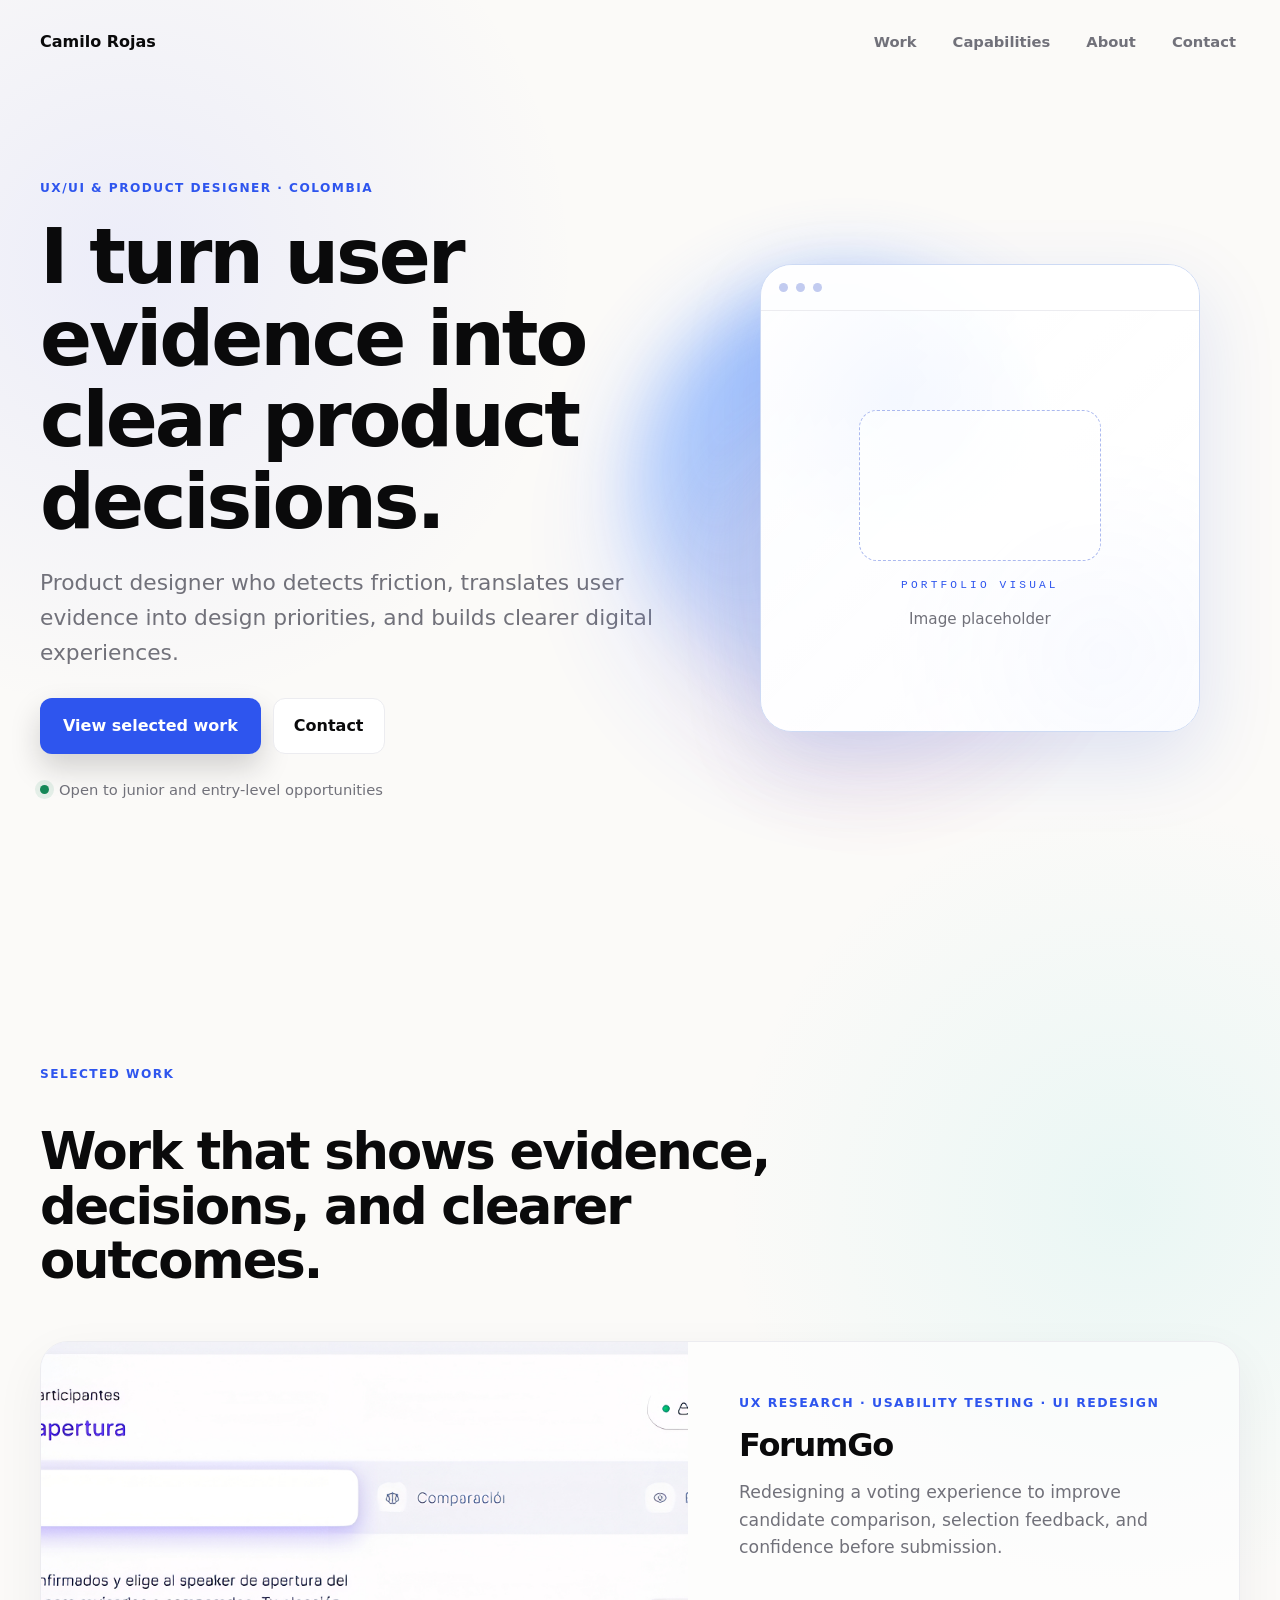
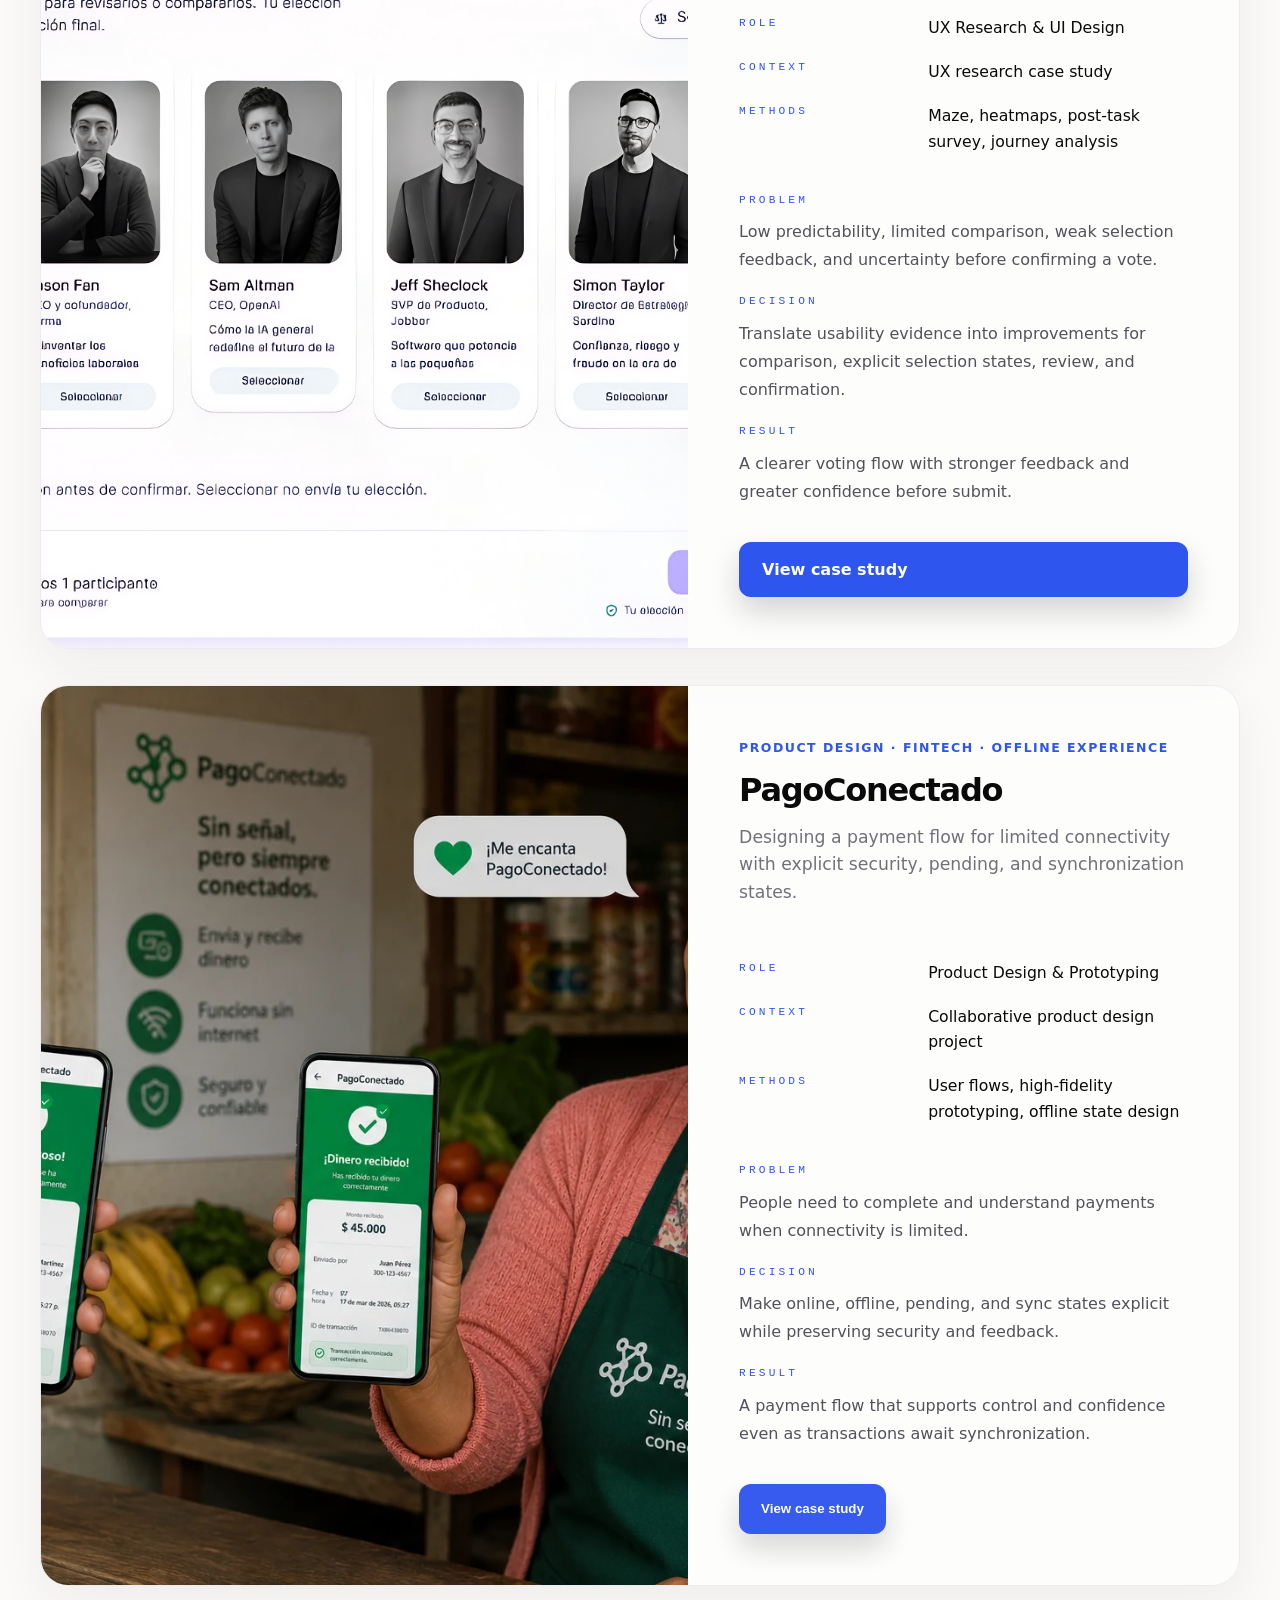
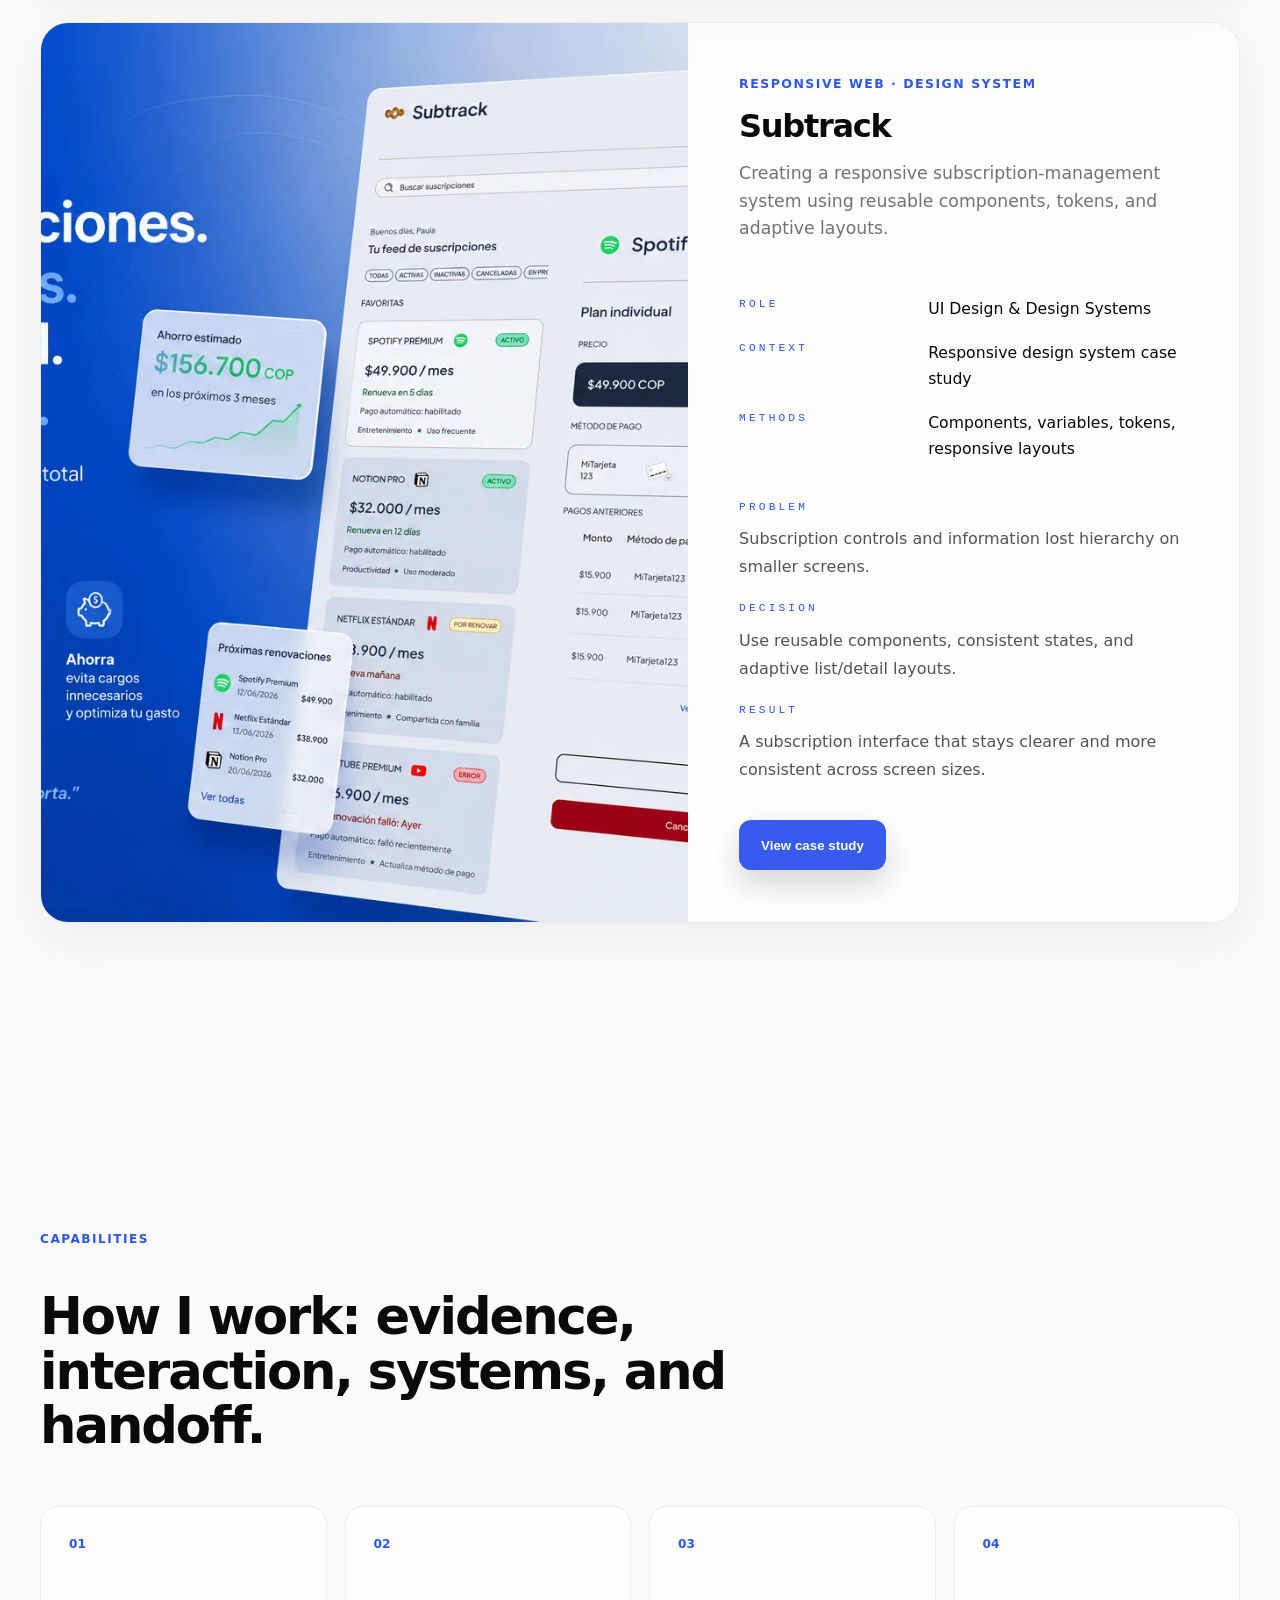
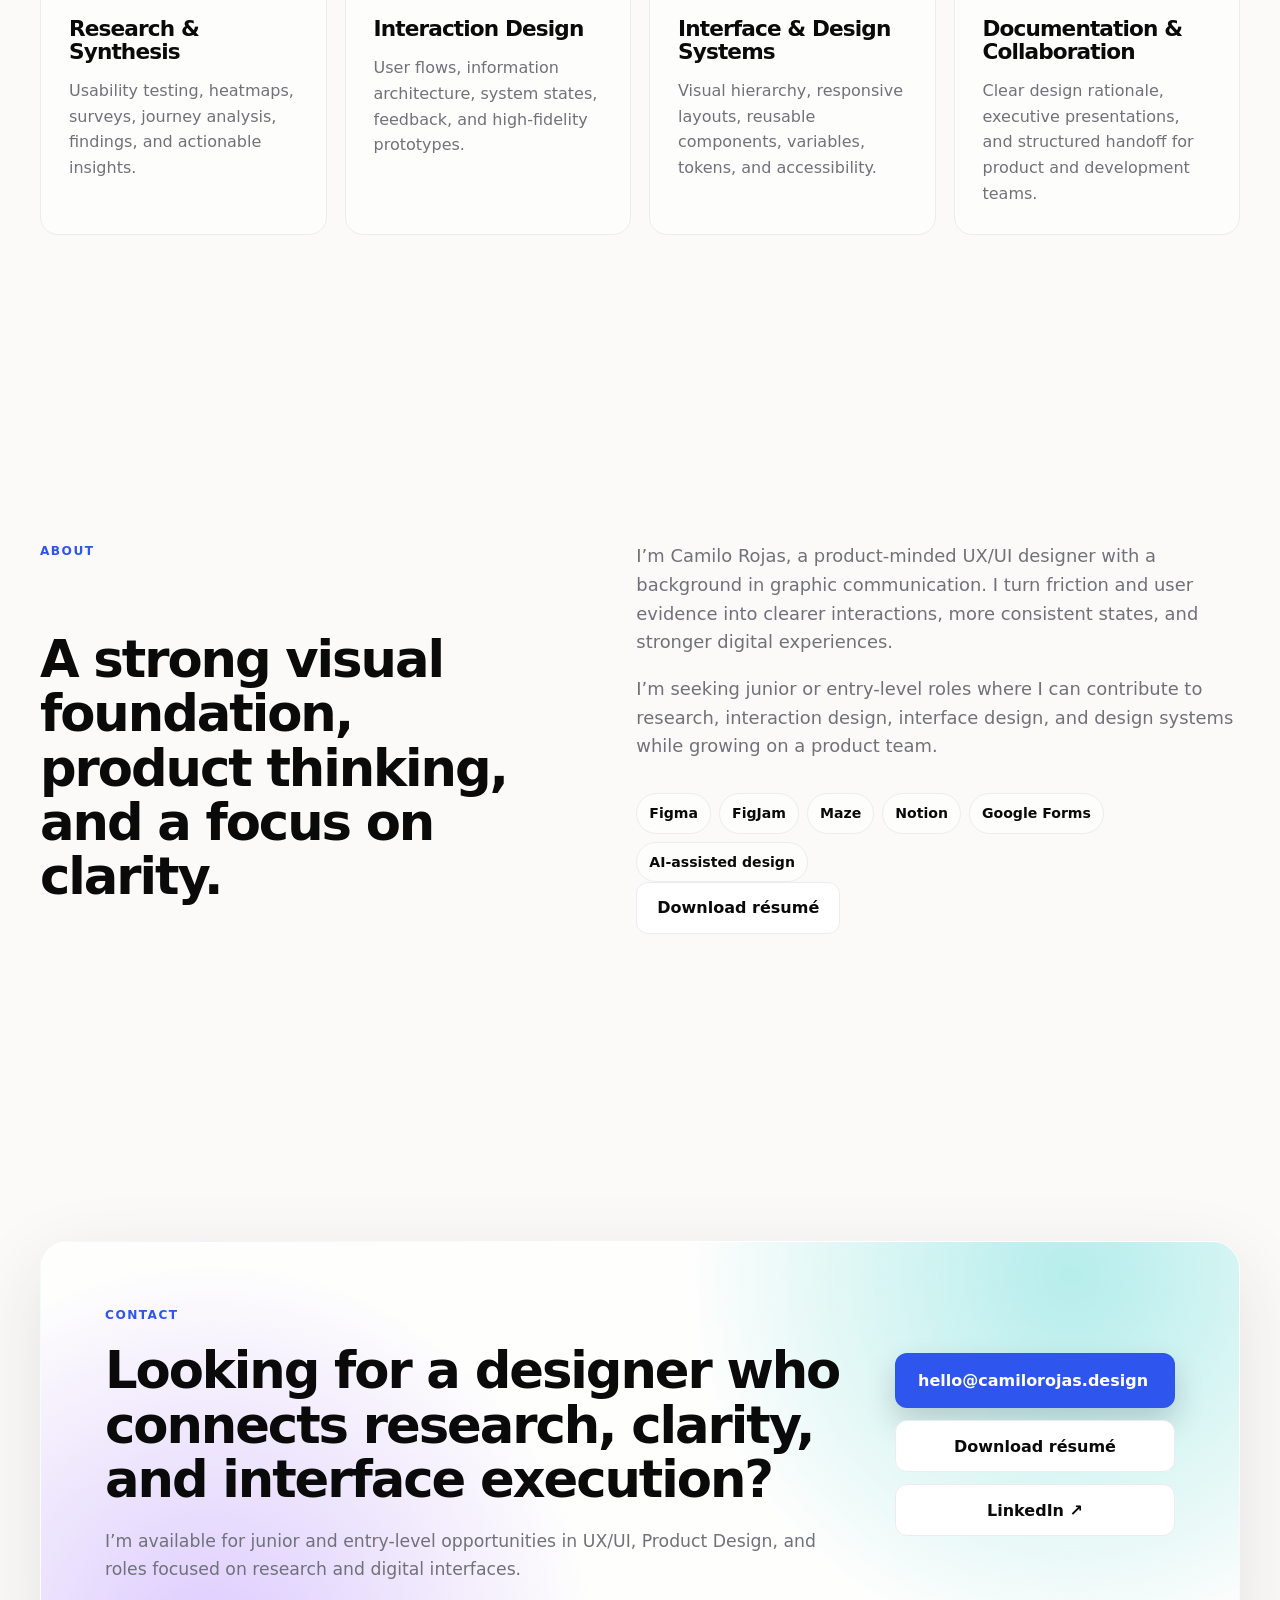
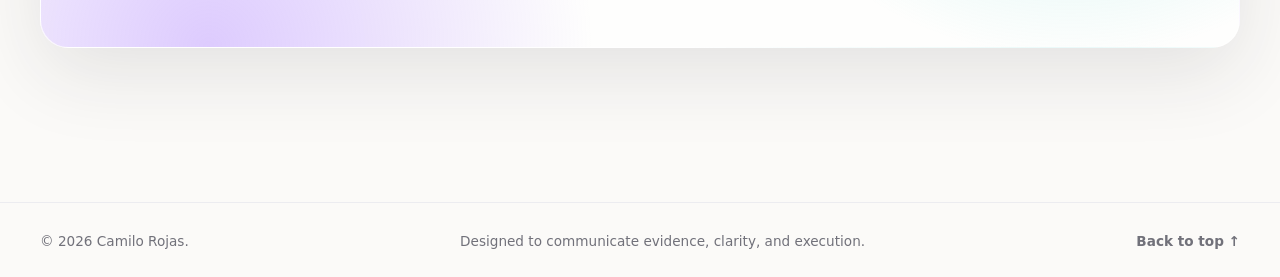
==== index.html @ 4248d762 "Integrate visual assets and stabilize portfolio structure Added project visual assets for ForumGo, P" ====
<!doctype html>
<html lang="en">
<head>
  <meta charset="utf-8">
  <meta name="viewport" content="width=device-width, initial-scale=1">
  <title>Camilo Rojas — UX/UI & Product Designer</title>
  <meta name="description" content="Portfolio of Camilo Rojas, UX/UI & Product Designer focused on research, interaction, interfaces, and design systems.">
  <link rel="canonical" href="https://camilorojas.design/">
  <link rel="icon" href="/assets/icons/favicon.svg" type="image/svg+xml">
  <meta property="og:type" content="website">
  <meta property="og:title" content="Camilo Rojas — UX/UI & Product Designer">
  <meta property="og:description" content="I turn user evidence into product decisions with clarity and confidence.">
  <meta property="og:url" content="https://camilorojas.design/">
  <meta property="og:image" content="https://camilorojas.design/assets/images/og-image.png">
  <meta name="twitter:card" content="summary_large_image">
  <link rel="stylesheet" href="/styles.css">
  <script src="/script.js" defer></script>
</head>
<body>
  <a class="skip" href="#main">Skip to content</a>

  <header class="header" data-header>
    <div class="shell nav">
      <a class="brand" href="#top">Camilo Rojas</a>
      <button class="menu" type="button" aria-expanded="false" aria-controls="navlinks" data-menu>Menu</button>
      <nav id="navlinks" class="navlinks" aria-label="Main navigation" data-nav>
        <a href="#work">Work</a>
        <a href="#skills">Capabilities</a>
        <a href="#about">About</a>
        <a href="#contact">Contact</a>
      </nav>
    </div>
  </header>

  <main id="main">
    <section id="top" class="shell hero">
      <div class="reveal">
        <p class="eyebrow">UX/UI & PRODUCT DESIGNER · COLOMBIA</p>
        <h1>I turn user evidence into clear product decisions.</h1>
        <p class="lead">Product designer who detects friction, translates user evidence into design priorities, and builds clearer digital experiences.</p>
        <div class="actions">
          <a class="btn primary" href="#work">View selected work</a>
          <a class="btn secondary" href="#contact">Contact</a>
        </div>
        <p class="status"><i></i> Open to junior and entry-level opportunities</p>
      </div>

      <aside class="hero-art reveal" aria-hidden="true">
        <div class="orb a" aria-hidden="true"></div>
        <div class="orb b" aria-hidden="true"></div>
        <figure class="portfolio-window-placeholder">
          <div class="portfolio-window-bar">
            <span></span><span></span><span></span>
          </div>
          <div class="portfolio-window-media">
            <span class="label mono">PORTFOLIO VISUAL</span>
            <p>Image placeholder</p>
          </div>
        </figure>
      </aside>
    </section>

    <section id="work" class="shell block">
      <header class="section-title reveal">
        <p class="eyebrow">SELECTED WORK</p>
        <h2>Work that shows evidence, decisions, and clearer outcomes.</h2>
      </header>

      <div class="projects">
        <article class="project reveal">
          <div class="cover project-cover forumgo" aria-hidden="true">
            <img
              src="/assets/images/forumgo/forumgo-selection-cover.webp"
              alt=""
              width="1600"
              height="1200"
              loading="lazy"
              decoding="async"
            >
          </div>
          <div class="copy">
            <div>
              <p class="project-category">UX RESEARCH · USABILITY TESTING · UI REDESIGN</p>
              <h3>ForumGo</h3>
              <p class="summary">Redesigning a voting experience to improve candidate comparison, selection feedback, and confidence before submission.</p>
            </div>
            <div class="project-meta">
              <div class="meta-row"><span class="label mono">Role</span><span>UX Research & UI Design</span></div>
              <div class="meta-row"><span class="label mono">Context</span><span>UX research case study</span></div>
              <div class="meta-row"><span class="label mono">Methods</span><span>Maze, heatmaps, post-task survey, journey analysis</span></div>
            </div>
            <div class="project-outcome">
              <p><span class="label mono">Problem</span>Low predictability, limited comparison, weak selection feedback, and uncertainty before confirming a vote.</p>
              <p><span class="label mono">Decision</span>Translate usability evidence into improvements for comparison, explicit selection states, review, and confirmation.</p>
              <p><span class="label mono">Result</span>A clearer voting flow with stronger feedback and greater confidence before submit.</p>
            </div>
            <a class="btn primary" href="/work/forumgo.html">View case study</a>
          </div>
        </article>
        <article class="project reveal">
          <div class="cover project-cover pago" aria-hidden="true">
            <img
              src="/assets/images/pagoconectado/pagoconectado-transaction.webp"
              alt=""
              width="1600"
              height="1200"
              loading="lazy"
              decoding="async"
            >
          </div>
          <div class="copy">
            <div>
              <p class="project-category">PRODUCT DESIGN · FINTECH · OFFLINE EXPERIENCE</p>
              <h3>PagoConectado</h3>
              <p class="summary">Designing a payment flow for limited connectivity with explicit security, pending, and synchronization states.</p>
            </div>
            <div class="project-meta">
              <div class="meta-row"><span class="label mono">Role</span><span>Product Design & Prototyping</span></div>
              <div class="meta-row"><span class="label mono">Context</span><span>Collaborative product design project</span></div>
              <div class="meta-row"><span class="label mono">Methods</span><span>User flows, high-fidelity prototyping, offline state design</span></div>
            </div>
            <div class="project-outcome">
              <p><span class="label mono">Problem</span>People need to complete and understand payments when connectivity is limited.</p>
              <p><span class="label mono">Decision</span>Make online, offline, pending, and sync states explicit while preserving security and feedback.</p>
              <p><span class="label mono">Result</span>A payment flow that supports control and confidence even as transactions await synchronization.</p>
            </div>
            <button type="button" class="btn primary btn-disabled" aria-disabled="true" disabled>View case study</button><!-- work/pagoconectado.html -->
          </div>
        </article>

        <article class="project reveal">
          <div class="cover project-cover subtrack" aria-hidden="true">
            <img
              src="/assets/images/subtrack/subtrack-dashboard.webp"
              alt=""
              width="1600"
              height="1200"
              loading="lazy"
              decoding="async"
            >
          </div>
          <div class="copy">
            <div>
              <p class="project-category">RESPONSIVE WEB · DESIGN SYSTEM</p>
              <h3>Subtrack</h3>
              <p class="summary">Creating a responsive subscription-management system using reusable components, tokens, and adaptive layouts.</p>
            </div>
            <div class="project-meta">
              <div class="meta-row"><span class="label mono">Role</span><span>UI Design & Design Systems</span></div>
              <div class="meta-row"><span class="label mono">Context</span><span>Responsive design system case study</span></div>
              <div class="meta-row"><span class="label mono">Methods</span><span>Components, variables, tokens, responsive layouts</span></div>
            </div>
            <div class="project-outcome">
              <p><span class="label mono">Problem</span>Subscription controls and information lost hierarchy on smaller screens.</p>
              <p><span class="label mono">Decision</span>Use reusable components, consistent states, and adaptive list/detail layouts.</p>
              <p><span class="label mono">Result</span>A subscription interface that stays clearer and more consistent across screen sizes.</p>
            </div>
            <button type="button" class="btn primary btn-disabled" aria-disabled="true" disabled>View case study</button><!-- work/subtrack.html -->
          </div>
        </article>
      </div>
    </section>

    <section id="skills" class="shell block">
      <header class="section-title reveal">
        <p class="eyebrow">CAPABILITIES</p>
        <h2>How I work: evidence, interaction, systems, and handoff.</h2>
      </header>
      <div class="skills">
        <article class="reveal"><span>01</span><h3>Research & Synthesis</h3><p>Usability testing, heatmaps, surveys, journey analysis, findings, and actionable insights.</p></article>
        <article class="reveal"><span>02</span><h3>Interaction Design</h3><p>User flows, information architecture, system states, feedback, and high-fidelity prototypes.</p></article>
        <article class="reveal"><span>03</span><h3>Interface & Design Systems</h3><p>Visual hierarchy, responsive layouts, reusable components, variables, tokens, and accessibility.</p></article>
        <article class="reveal"><span>04</span><h3>Documentation & Collaboration</h3><p>Clear design rationale, executive presentations, and structured handoff for product and development teams.</p></article>
      </div>
    </section>

    <section id="about" class="shell block about">
      <header class="section-title reveal">
        <p class="eyebrow">ABOUT</p>
        <h2>A strong visual foundation, product thinking, and a focus on clarity.</h2>
      </header>
      <div class="about-copy reveal">
        <p>I’m Camilo Rojas, a product-minded UX/UI designer with a background in graphic communication. I turn friction and user evidence into clearer interactions, more consistent states, and stronger digital experiences.</p>
        <p>I’m seeking junior or entry-level roles where I can contribute to research, interaction design, interface design, and design systems while growing on a product team.</p>
        <div class="tags"><span>Figma</span><span>FigJam</span><span>Maze</span><span>Notion</span><span>Google Forms</span><span>AI-assisted design</span></div>
        <a class="btn secondary" href="/assets/documents/Camilo_Rojas_CV_UXUI_Product_EN.pdf" download>Download résumé</a>
      </div>
    </section>

    <section id="contact" class="shell block">
      <div class="contact reveal">
        <div>
          <p class="eyebrow">CONTACT</p>
          <h2>Looking for a designer who connects research, clarity, and interface execution?</h2>
          <p>I’m available for junior and entry-level opportunities in UX/UI, Product Design, and roles focused on research and digital interfaces.</p>
        </div>
        <div class="contact-actions">
          <a class="btn primary" href="mailto:hello@camilorojas.design">hello@camilorojas.design</a>
          <a class="btn secondary" href="/assets/documents/Camilo_Rojas_CV_UXUI_Product_EN.pdf" download>Download résumé</a>
          <a class="btn secondary" href="https://www.linkedin.com/in/camilorojasduque" target="_blank" rel="noreferrer">LinkedIn ↗</a>
        </div>
      </div>
    </section>
  </main>

  <footer>
    <div class="shell foot">
      <p>© <span data-year></span> Camilo Rojas.</p>
      <p>Designed to communicate evidence, clarity, and execution.</p>
      <a href="#top">Back to top ↑</a>
    </div>
  </footer>
</body>
</html>
---- styles.css ----
/* Navigation focus states and accessibility */
.brand:focus,.navlinks a:focus,.menu:focus{outline:3px solid rgba(46,85,238,.14);outline-offset:4px;border-radius:8px}
.navlinks a{padding:6px 4px;border-radius:8px}

/* Desktop navigation layout adjustments */
@media(min-width:1281px){.navlinks{gap:34px}.brand{font-size:1.02rem}.nav{min-height:72px}}

/* Prevent horizontal overflow from subtle transforms */
body{overflow-x:hidden}
:root{
  /* Design tokens - cobalt palette */
  --color-cobalt-deep: #1B3FCC;
  --color-cobalt-core: #2E55EE;
  --color-cobalt-light: #7EADFF;
  --color-cobalt-mist: #EEF2FF;

  /* Semantic surface / text */
  --color-canvas: #FBFAF8; /* warm white */
  --color-surface: #FFFFFF;
  --color-text-primary: #0A0A0B;
  --color-text-strong: #27272A;
  --color-text-secondary: #52525B;
  --color-text-muted: #71717A;
  --color-border: #ECECF0;

  /* Radii & shadows */
  --radius-sm: 10px;
  --radius-md: 18px;
  --radius-lg: 28px;
  --shadow-card: 0 18px 40px rgba(20,24,40,0.06);

  /* Layout */
  --container-width: 1200px;

  /* Fonts - prefer Geist where available */
  --font-sans: Geist, system-ui, -apple-system, "Segoe UI", Roboto, "Helvetica Neue", Arial, sans-serif;
  --font-mono: "Geist Mono", ui-monospace, SFMono-Regular, Menlo, Monaco, "Roboto Mono", monospace;

  /* small helpers */
  --max:1200px;
  /* legacy aliases for existing rules (mapped to new tokens) */
  --bg: var(--color-canvas);
  --text: var(--color-text-primary);
  --muted: var(--color-text-muted);
  --line: var(--color-border);
  --blue2: var(--color-cobalt-core);
  --font: var(--font-sans);
}
*{box-sizing:border-box}html{scroll-behavior:smooth;scroll-padding-top:92px}body{margin:0;min-width:320px;background:radial-gradient(circle at 10% 4%,rgba(102,118,255,.1),transparent 28rem),radial-gradient(circle at 88% 18%,rgba(79,215,210,.1),transparent 25rem),var(--bg);color:var(--text);font:16px/1.6 var(--font);-webkit-font-smoothing:antialiased}a{color:inherit}.shell{width:min(calc(100% - 40px),var(--max));margin:auto}.skip{position:fixed;z-index:999;top:10px;left:10px;padding:10px 14px;transform:translateY(-150%);border-radius:10px;background:var(--text);color:white;font-weight:700}.skip:focus{transform:none}.header{position:sticky;z-index:100;top:0;padding:12px 0;transition:.2s}.header.scrolled{background:rgba(247,247,243,.84);box-shadow:0 1px var(--line);backdrop-filter:blur(18px)}.nav{display:flex;min-height:60px;align-items:center;justify-content:space-between}.brand{display:flex;align-items:center;gap:10px;font-weight:800;text-decoration:none}.brand span{display:grid;width:38px;height:38px;place-items:center;border:1px solid var(--line);border-radius:12px;background:#fff;font-size:.78rem}.navlinks{display:flex;gap:28px}.navlinks a{color:var(--muted);font-size:.92rem;font-weight:700;text-decoration:none}.navlinks a:hover{color:var(--text)}.menu{display:none;padding:10px 13px;border:1px solid var(--line);border-radius:12px;background:white;font:700 .9rem var(--font)}h1,h2,h3,p{margin-top:0}h1,h2,h3{letter-spacing:-.04em;line-height:1.06}h1{max-width:760px;margin-bottom:24px;font-size:clamp(3rem,6vw,5.8rem)}h2{max-width:780px;margin:0;font-size:clamp(2.25rem,4vw,4.1rem)}h3{font-size:clamp(1.7rem,2.5vw,2.5rem)}.eyebrow{margin-bottom:18px;color:var(--blue2);font-size:.76rem;font-weight:850;letter-spacing:.12em;text-transform:uppercase}.hero{display:grid;min-height:calc(100vh - 84px);padding:clamp(60px,8vw,95px) 0;align-items:center;gap:44px;grid-template-columns:1.2fr .8fr}.lead{max-width:710px;margin-bottom:28px;color:var(--muted);font-size:clamp(1.14rem,1.7vw,1.42rem)}.actions,.contact-actions{display:flex;flex-wrap:wrap;gap:12px}.btn{display:inline-flex;min-height:50px;padding:0 20px;align-items:center;justify-content:center;border:1px solid transparent;border-radius:var(--r1);font-weight:800;text-decoration:none;transition:.16s}.btn:hover{transform:translateY(-2px)}.primary{background:var(--text);color:#fff;box-shadow:0 14px 30px rgba(24,24,27,.18)}.secondary{border-color:rgba(24,24,27,.22);background:rgba(255,255,255,.7)}.status{display:flex;margin-top:24px;align-items:center;gap:10px;color:var(--muted);font-size:.92rem}.status i{width:9px;height:9px;border-radius:50%;background:var(--green);box-shadow:0 0 0 5px rgba(22,136,88,.1)}.hero-art{position:relative;min-height:500px}.orb{position:absolute;border-radius:50%}.orb.a{top:0;right:0;width:290px;height:290px;background:radial-gradient(circle at 30% 28%,#fff,rgba(168,121,255,.55) 34%,rgba(100,118,255,.6) 65%,rgba(79,215,210,.3));box-shadow:0 45px 110px rgba(100,118,255,.22)}.orb.b{bottom:10px;left:0;width:210px;height:210px;background:radial-gradient(circle at 32% 28%,#fff,rgba(255,128,117,.52) 40%,rgba(201,238,117,.5));box-shadow:0 38px 90px rgba(255,128,117,.18)}.glass{position:absolute;z-index:2;top:95px;right:0;width:min(100%,490px);overflow:hidden;border:1px solid rgba(255,255,255,.8);border-radius:28px;background:rgba(255,255,255,.68);box-shadow:0 26px 80px rgba(35,36,46,.13);backdrop-filter:blur(22px)}.bar{display:flex;height:42px;padding:0 15px;align-items:center;gap:6px;border-bottom:1px solid var(--line)}.bar i{width:8px;height:8px;border-radius:50%;background:rgba(24,24,27,.24)}.ui{display:grid;min-height:315px;grid-template-columns:105px 1fr}.ui aside{padding:22px 14px;border-right:1px solid var(--line)}.ui aside b{display:block;height:30px;margin-bottom:10px;border-radius:10px;background:rgba(24,24,27,.08)}.ui>div{padding:28px}.ui span,.ui strong,.ui section{display:block;border-radius:10px;background:rgba(24,24,27,.09)}.ui span{width:28%;height:7px}.ui strong{width:64%;height:18px;margin:13px 0 26px}.ui section{height:112px;margin-top:12px}.ui section:first-of-type{background:linear-gradient(135deg,rgba(56,87,255,.38),rgba(79,215,210,.28))}.block{padding:clamp(90px,12vw,155px) 0}.section-title{display:grid;margin-bottom:54px;gap:22px}.projects{display:grid;gap:32px}.project{display:grid;overflow:hidden;border:1px solid var(--line);border-radius:var(--r3);background:rgba(255,255,255,.62);box-shadow:0 18px 50px rgba(35,36,46,.06);grid-template-columns:1.05fr .95fr;min-height:540px}.cover{position:relative;display:grid;min-height:540px;overflow:hidden;place-items:center}.copy{display:flex;padding:clamp(32px,5vw,66px);flex-direction:column;justify-content:space-between;gap:34px}.project-category{margin-bottom:16px;color:var(--color-cobalt-core);font-size:.78rem;font-weight:800;letter-spacing:.12em;text-transform:uppercase}.copy h3{margin-bottom:16px}.summary{color:var(--muted);font-size:1.08rem;max-width:56ch}.project-meta,.project-outcome{display:grid;gap:18px}.meta-row{display:grid;grid-template-columns:minmax(110px,1fr) 1.5fr;gap:16px;align-items:flex-start}.meta-row .label{color:var(--color-text-secondary);font-family:var(--font-mono);font-size:.82rem;letter-spacing:.18em;text-transform:uppercase}.meta-row span:last-child{color:var(--color-text-primary);font-size:.98rem;line-height:1.65}.project-outcome p{margin:0;color:var(--color-text-secondary);line-height:1.75}.project-outcome .label{display:block;margin-bottom:8px;color:var(--color-text-primary);font-family:var(--font-mono);font-size:.82rem;letter-spacing:.18em;text-transform:uppercase}.copy button{min-height:50px;padding:14px 22px;border:none;width:max-content}.btn-disabled{opacity:.96;cursor:not-allowed;pointer-events:none}.forumgo{background:linear-gradient(145deg,#735dff,#3931a5 60%,#21185f)}.browser{width:82%;overflow:hidden;border-radius:22px;background:#fff;box-shadow:0 35px 85px rgba(20,12,80,.35);transform:rotate(-2deg)}.dots{height:40px;padding:8px 14px;border-bottom:1px solid var(--line);color:#aaa}.cards{display:grid;padding:24px;gap:12px;grid-template-columns:repeat(3,1fr)}.cards i{aspect-ratio:3/4;border:1px solid var(--line);border-radius:14px;background:linear-gradient(#dcd8f5 72%,#fff 72%)}.cards i:first-child{box-shadow:0 0 0 3px rgba(115,93,255,.35)}.pago{background:linear-gradient(145deg,#ffb23d,#f06c3e 58%,#ad2c43)}.phone{position:absolute;width:190px;min-height:390px;padding:22px 16px;border:7px solid #151519;border-radius:32px;background:#fff;box-shadow:0 35px 80px rgba(90,23,15,.32)}.phone.one{left:19%;transform:rotate(-7deg)}.phone.two{right:17%;transform:translateY(35px) rotate(7deg)}.phone i,.phone b,.phone span{display:block;border-radius:14px}.phone i{width:45%;height:8px;background:#ddd}.phone b{height:105px;margin:24px 0 18px;background:linear-gradient(135deg,#24265e,#3857ff)}.phone span{height:42px;margin-top:10px;background:#eef0f4}.phone.two b{height:76px;margin-top:50px;border-radius:50%;background:linear-gradient(135deg,#ffb23d,#f06c3e)}.subtrack{background:linear-gradient(145deg,#8fe4cc,#3cae9b 55%,#176b72)}.dashboard{display:grid;width:88%;min-height:410px;overflow:hidden;border-radius:24px;background:#fff;box-shadow:0 35px 80px rgba(13,79,72,.3);grid-template-columns:86px 1fr;transform:rotate(1.5deg)}.dashboard aside{background:#152c32}.dashboard main{padding:26px}.dashboard main i,.dashboard main section{display:block;border-radius:12px;background:#eef4f3}.dashboard main i{width:45%;height:18px;margin-bottom:28px}.dashboard main section{height:76px;margin-top:13px}.dashboard main section:first-of-type{background:linear-gradient(135deg,#8fe4cc,#d9f6ed)}.skills{display:grid;gap:18px;grid-template-columns:repeat(4,1fr)}.skills article{min-height:285px;padding:28px;border:1px solid var(--line);border-radius:var(--r2);background:rgba(255,255,255,.62)}.skills span{display:block;margin-bottom:64px;color:var(--blue2);font-size:.76rem;font-weight:850}.skills h3{margin-bottom:14px;font-size:1.35rem}.skills p{margin:0;color:var(--muted)}.about{display:grid;gap:clamp(46px,8vw,115px);grid-template-columns:.9fr 1.1fr}.about .section-title{margin:0}.about-copy{max-width:680px}.about-copy>p{color:var(--muted);font-size:1.12rem}.tags{display:flex;margin-top:32px;flex-wrap:wrap;gap:8px}.tags span{padding:8px 12px;border:1px solid var(--line);border-radius:99px;background:rgba(255,255,255,.65);font-size:.88rem;font-weight:700}.contact{display:grid;padding:clamp(40px,5vw,64px);border:1px solid rgba(255,255,255,.7);border-radius:var(--r3);background:radial-gradient(circle at 86% 8%,rgba(79,215,210,.42),transparent 24rem),radial-gradient(circle at 14% 100%,rgba(168,121,255,.38),transparent 24rem),rgba(255,255,255,.68);box-shadow:0 25px 80px rgba(35,36,46,.11);gap:32px;grid-template-columns:1fr minmax(240px,280px);align-items:center}.contact h2{margin-bottom:22px}.contact p:not(.eyebrow){color:var(--muted);font-size:1.08rem;margin:0}.contact-actions{display:grid;gap:12px;width:100%;max-width:280px;justify-self:end}.contact-actions .btn{width:100%;min-height:52px;padding:0 24px;justify-content:center;white-space:nowrap;border-radius:18px}.contact-actions .btn:hover{transform:none}footer{padding:28px 0 24px;border-top:1px solid var(--line)}.foot{display:flex;align-items:center;justify-content:space-between;gap:18px;color:var(--muted);font-size:.85rem;flex-wrap:wrap}.foot p{margin:0}.foot a{font-weight:800;text-decoration:none}.reveal{opacity:0;transform:translateY(18px);transition:.5s}.reveal.show{opacity:1;transform:none}a:focus-visible,button:focus-visible{outline:3px solid #0b57d0;outline-offset:4px}
@media(max-width:1000px){.hero,.project,.about{grid-template-columns:1fr}.hero{min-height:auto}.hero-art{min-height:460px}.project{grid-template-columns:1fr}.cover{min-height:460px}.copy{padding:36px 28px;gap:28px}.project-meta,.project-outcome{gap:16px}.project-category{font-size:.74rem}.summary{font-size:1.02rem}.skills{grid-template-columns:repeat(2,1fr)}}
@media(min-width:1280px){.projects{gap:36px}.project{grid-template-columns:1.08fr .92fr;min-height:560px}.cover{min-height:560px}.copy{padding:clamp(34px,4vw,72px);gap:36px}}@media(min-width:1440px){.project{grid-template-columns:1.1fr .9fr}.project{min-height:580px}.cover{min-height:580px}.copy{padding:clamp(36px,4vw,80px)}}@media(max-width:1024px){.project{grid-template-columns:1fr}.cover{min-height:480px}.copy{padding:34px 26px;gap:24px}.project-meta,.project-outcome{gap:14px}}@media(max-width:768px){.project{grid-template-columns:1fr}.cover{min-height:380px}.copy{padding:28px 20px;gap:22px}.project-category{font-size:.72rem}.meta-row{grid-template-columns:1fr}.project-outcome .label{font-size:.78rem}.project-outcome p{font-size:.97rem}.contact{grid-template-columns:1fr;padding:clamp(24px,4vw,40px);gap:32px}.contact-actions{justify-self:auto;max-width:none}.contact-actions .btn{width:100%}}@media(max-width:420px){.shell{width:min(calc(100% - 40px),var(--max))}.project{border-radius:24px}.copy{padding:24px 18px}.summary{font-size:1rem}.copy button{width:100%}}@media(max-width:360px){.hero{padding-top:40px;padding-bottom:40px}.copy{padding:22px 16px}.project-category{letter-spacing:.1em}}@media(max-width:740px){.menu{display:block}.navlinks{position:absolute;top:75px;right:20px;left:20px;display:none;padding:12px;border:1px solid var(--line);border-radius:18px;background:rgba(255,255,255,.96);box-shadow:0 20px 60px rgba(0,0,0,.12);flex-direction:column;gap:0}.navlinks.open{display:flex}.navlinks a{padding:11px}.hero{padding-top:50px}.hero-art{min-height:380px}.orb.a{width:225px;height:225px}.orb.b{width:160px;height:160px}.glass{top:65px}.ui{min-height:250px;grid-template-columns:82px 1fr}.ui>div{padding:20px}.cover{min-height:400px}.copy{padding:30px 24px 36px}.phone{width:150px;min-height:320px;padding:17px 12px;border-width:5px}.phone.one{left:10%}.phone.two{right:8%}.skills{grid-template-columns:1fr}.skills article{min-height:auto}.skills span{margin-bottom:38px}.foot{align-items:flex-start;flex-direction:column}}

@media(max-width:740px){
  .navlinks{position:fixed;top:72px;right:18px;left:18px;padding:14px;border-radius:14px;background:var(--color-surface);backdrop-filter:blur(8px);box-shadow:0 20px 60px rgba(12,18,40,.08)}
  .navlinks.open{display:flex;flex-direction:column}
  .navlinks a{padding:12px 14px;border-radius:10px}
}
@media(max-width:460px){.shell{width:min(calc(100% - 28px),var(--max))}.actions,.actions .btn,.contact-actions,.contact-actions .btn{width:100%}.cover{min-height:345px}.phone{width:135px;min-height:290px}.dashboard{grid-template-columns:62px 1fr}.dashboard main{padding:16px}}
@media(prefers-reduced-motion:reduce){html{scroll-behavior:auto}*,*::before,*::after{transition-duration:.01ms!important;animation-duration:.01ms!important}.reveal{opacity:1;transform:none}}

/*
  4. Hero
*/
.hero { align-items: center; }
.hero-art { position: relative; display:flex;align-items:center;justify-content:center;min-height:520px }
.hero-art .orb.a, .hero-art .orb.b { position:absolute;border-radius:50%;filter:blur(36px);opacity:.9 }
.hero-art .orb.a { width:420px;height:420px;left:-80px;top:40px;background:linear-gradient(135deg,var(--color-cobalt-light),rgba(190,160,255,.06)); }
.hero-art .orb.b { width:320px;height:320px;right:-40px;bottom:30px;background:linear-gradient(135deg,rgba(255,160,140,.12),rgba(126,173,255,.05)); }

/* Selected Evidence Stack */
.evidence-stack{position:relative;width:420px;display:grid;gap:22px;justify-items:end}
.e-card{background:var(--color-surface);border-radius:var(--radius-md);padding:22px;box-shadow:var(--shadow-card);border:1px solid var(--color-border);width:320px;position:relative}
.e-card.primary{transform:translateY(-8px) rotate(-2deg);z-index:30}
.e-card.support.one{transform:translate(36px,28px) rotate(3deg);width:220px;z-index:20}
.e-card.support.two{transform:translate(62px,68px) rotate(-1.5deg);width:180px;z-index:10}
.label.mono{display:block;color:var(--color-cobalt-core);font-family:var(--font-mono);letter-spacing:.28em;font-size:.7rem}
.mono.small{font-family:var(--font-mono);font-size:.9rem;color:var(--color-text-secondary)}

/* Buttons and CTAs adjustments */
.btn.primary{background:var(--color-cobalt-core);color:white;padding:14px 22px;border-radius:12px;text-decoration:none;display:inline-block}
.btn.secondary{background:var(--color-surface);border:1px solid var(--color-border);padding:12px 20px;border-radius:12px;text-decoration:none}

/* Accessibility helpers */
.menu{min-width:44px;min-height:44px}

/*
  6. Responsive rules (additional tweaks)
*/
@media(max-width:1000px){.hero-art{min-height:420px}.evidence-stack{width:320px}.e-card{width:260px}}
@media(max-width:740px){.hero{grid-template-columns:1fr;gap:28px}.hero-art{order:2;min-height:360px}.reveal{padding:0 8px}}

/* Responsive breakpoints for hero and evidence stack */
@media(min-width:1280px){
  .hero{grid-template-columns:1.1fr .9fr}
  .evidence-stack{width:460px}
  .e-card{width:340px}
}
@media(min-width:1440px){
  .hero{grid-template-columns:1fr .95fr;padding-top:100px;padding-bottom:100px}
  h1{font-size:clamp(3.6rem,6.4vw,7rem)}
  .evidence-stack{width:520px}
  .e-card{width:360px}
}

@media(max-width:1024px){
  .evidence-stack{justify-items:center;width:360px}
  .e-card{width:300px}
}

@media(max-width:768px){
  /* mobile: move evidence stack below hero content and scale */
  .hero{grid-template-columns:1fr;align-items:start}
  .hero-art{order:2;display:flex;justify-content:center;padding-top:10px}
  .evidence-stack{width:320px;gap:14px}
  .e-card{width:280px;transform:none}
  .e-card.support.one,.e-card.support.two{transform:none}
}

@media(max-width:420px){
  .shell{width:min(calc(100% - 40px),var(--max))}
  .evidence-stack{width:100%;gap:12px}
  .e-card{width:100%;padding:16px}
}

@media(max-width:360px){
  .hero{padding-top:40px;padding-bottom:40px}
  .eyebrow{font-size:.64rem}
  .hero .actions{gap:12px}
}

/*
  7. Accessibility + reduced motion
*/
@media(prefers-reduced-motion:reduce){.evidence-stack,.orb.a,.orb.b{transition:none;animation:none}}
/* =========================================================
   VISUAL ASSETS V1 — HERO PLACEHOLDER + PROJECT COVERS
   ========================================================= */

:root {
  --r1: var(--radius-sm);
  --r2: var(--radius-md);
  --r3: var(--radius-lg);
  --green: #168858;
}

/* Replace the floating evidence cards with one stable visual placeholder. */
.hero-art {
  isolation: isolate;
  min-height: clamp(340px, 42vw, 520px);
}

.portfolio-window-placeholder {
  position: relative;
  z-index: 2;
  width: min(100%, 440px);
  margin: 0;
  overflow: hidden;
  background: color-mix(in srgb, var(--color-surface) 88%, transparent);
  border: 1px solid color-mix(in srgb, var(--color-cobalt-light) 28%, var(--color-border));
  border-radius: clamp(22px, 2.5vw, 32px);
  box-shadow: 0 28px 80px rgba(27, 63, 204, 0.13);
  backdrop-filter: blur(18px);
}

.portfolio-window-bar {
  display: flex;
  height: 46px;
  align-items: center;
  gap: 8px;
  padding: 0 18px;
  background: rgba(255, 255, 255, 0.72);
  border-bottom: 1px solid var(--color-border);
}

.portfolio-window-bar span {
  width: 9px;
  height: 9px;
  border-radius: 999px;
  background: color-mix(in srgb, var(--color-cobalt-core) 22%, var(--color-border));
}

.portfolio-window-media {
  display: grid;
  min-height: clamp(280px, 36vw, 420px);
  place-items: center;
  align-content: center;
  gap: 0.75rem;
  padding: clamp(2rem, 4vw, 3rem);
  text-align: center;
  background:
    linear-gradient(135deg, rgba(255,255,255,0.86), rgba(255,255,255,0.5)),
    radial-gradient(circle at 30% 20%, color-mix(in srgb, var(--color-cobalt-light) 32%, transparent), transparent 34%),
    radial-gradient(circle at 78% 82%, color-mix(in srgb, var(--color-cobalt-mist) 88%, transparent), transparent 44%);
}

.portfolio-window-media::before {
  content: "";
  display: block;
  width: min(70%, 260px);
  aspect-ratio: 16 / 10;
  margin-bottom: 0.25rem;
  border: 1px dashed color-mix(in srgb, var(--color-cobalt-core) 34%, var(--color-border));
  border-radius: 18px;
  background: rgba(255,255,255,0.55);
}

.portfolio-window-media p {
  margin: 0;
  color: var(--color-text-muted);
  font-size: 0.95rem;
}

/* Project cards use stable media containers so images cannot expand the card. */
.project {
  align-items: stretch;
  min-height: 0;
}

.cover.project-cover {
  position: relative;
  display: block;
  min-height: clamp(380px, 42vw, 580px);
  overflow: hidden;
  background: var(--color-cobalt-mist);
  place-items: initial;
}

.cover.project-cover img {
  position: absolute;
  inset: 0;
  display: block;
  width: 100%;
  height: 100%;
  object-fit: cover;
  object-position: center;
}

.cover.project-cover.forumgo img {
  object-position: center;
}

.cover.project-cover.pago img {
  object-position: 55% center;
}

.cover.project-cover.subtrack img {
  object-position: center;
}

@media (max-width: 1024px) {
  .cover.project-cover {
    min-height: 0;
    aspect-ratio: 16 / 10;
  }
}

@media (max-width: 768px) {
  .hero-art {
    min-height: 0;
    padding-top: 1.25rem;
  }

  .portfolio-window-placeholder {
    width: min(100%, 420px);
  }

  .portfolio-window-media {
    min-height: 260px;
  }

  .cover.project-cover {
    aspect-ratio: 4 / 3;
  }
}

@media (max-width: 420px) {
  .portfolio-window-media {
    min-height: 220px;
    padding: 1.5rem;
  }

  .cover.project-cover {
    aspect-ratio: 1 / 1;
  }
}
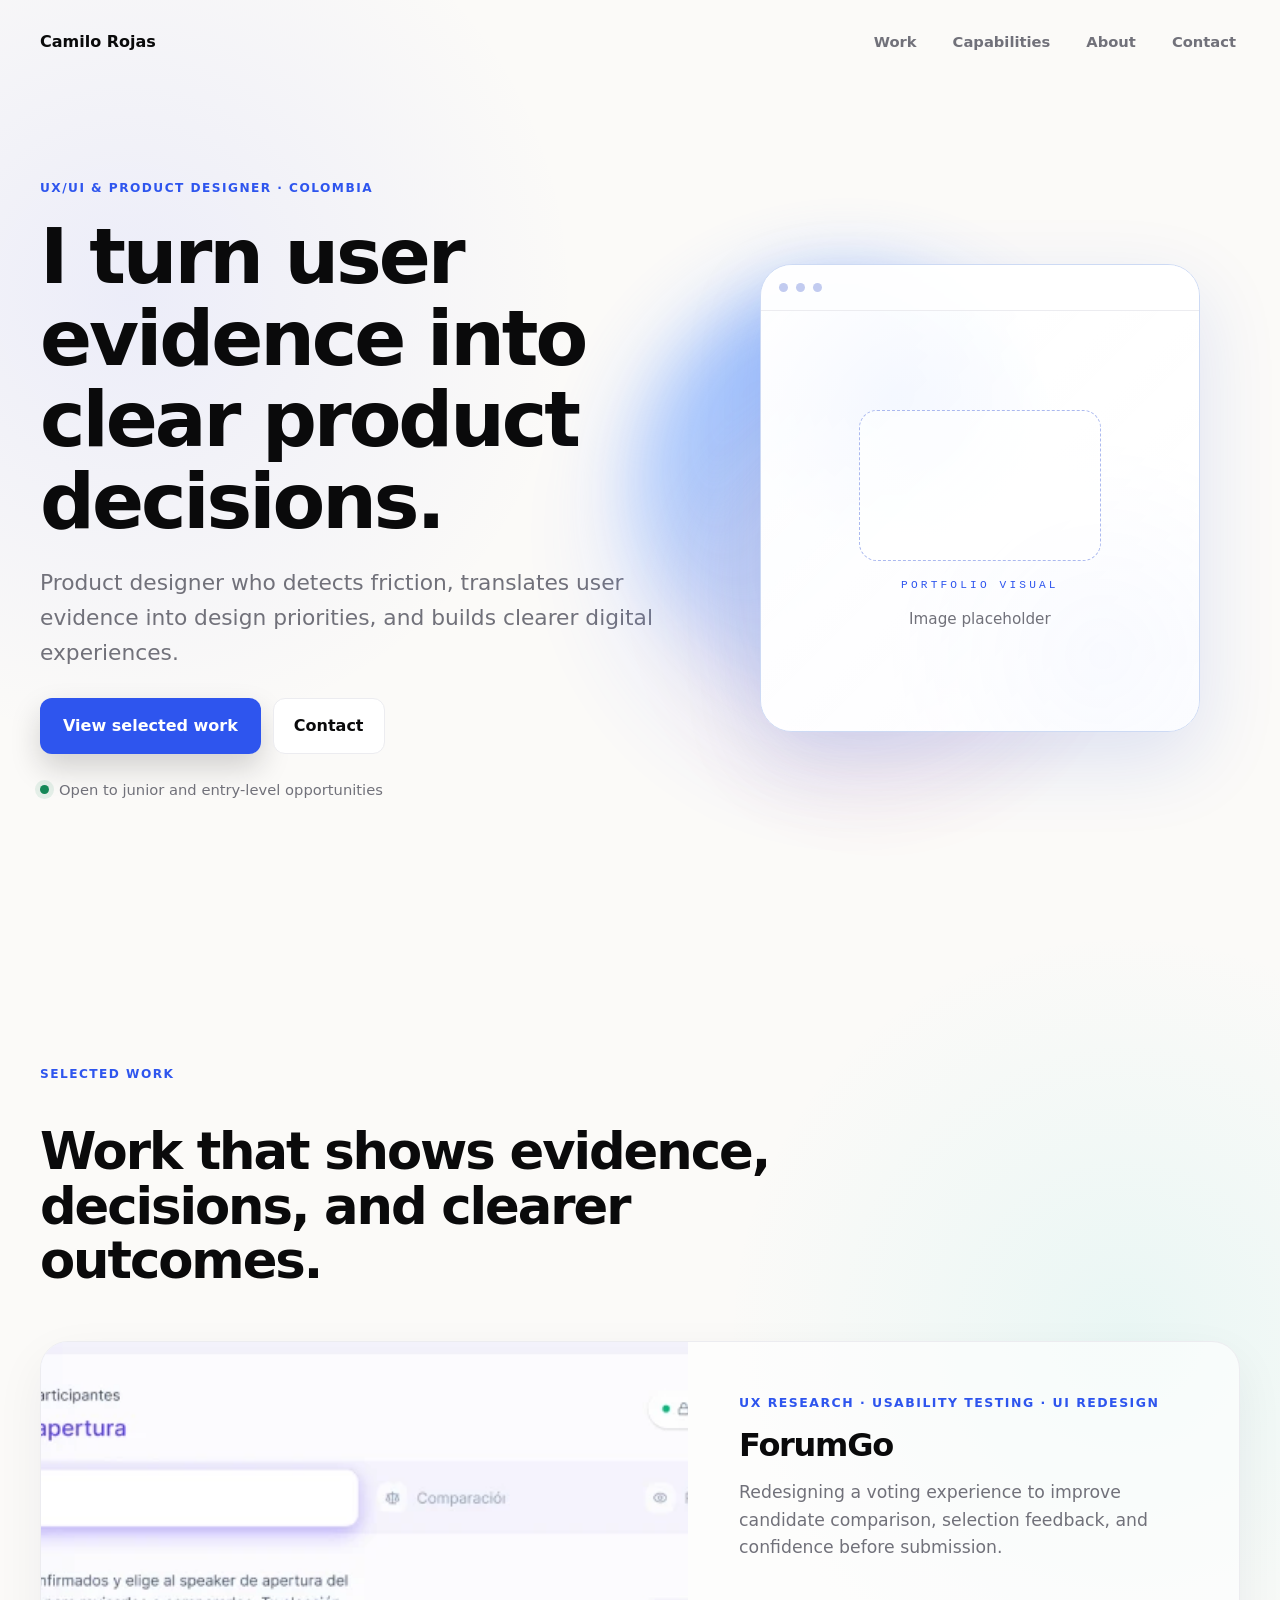
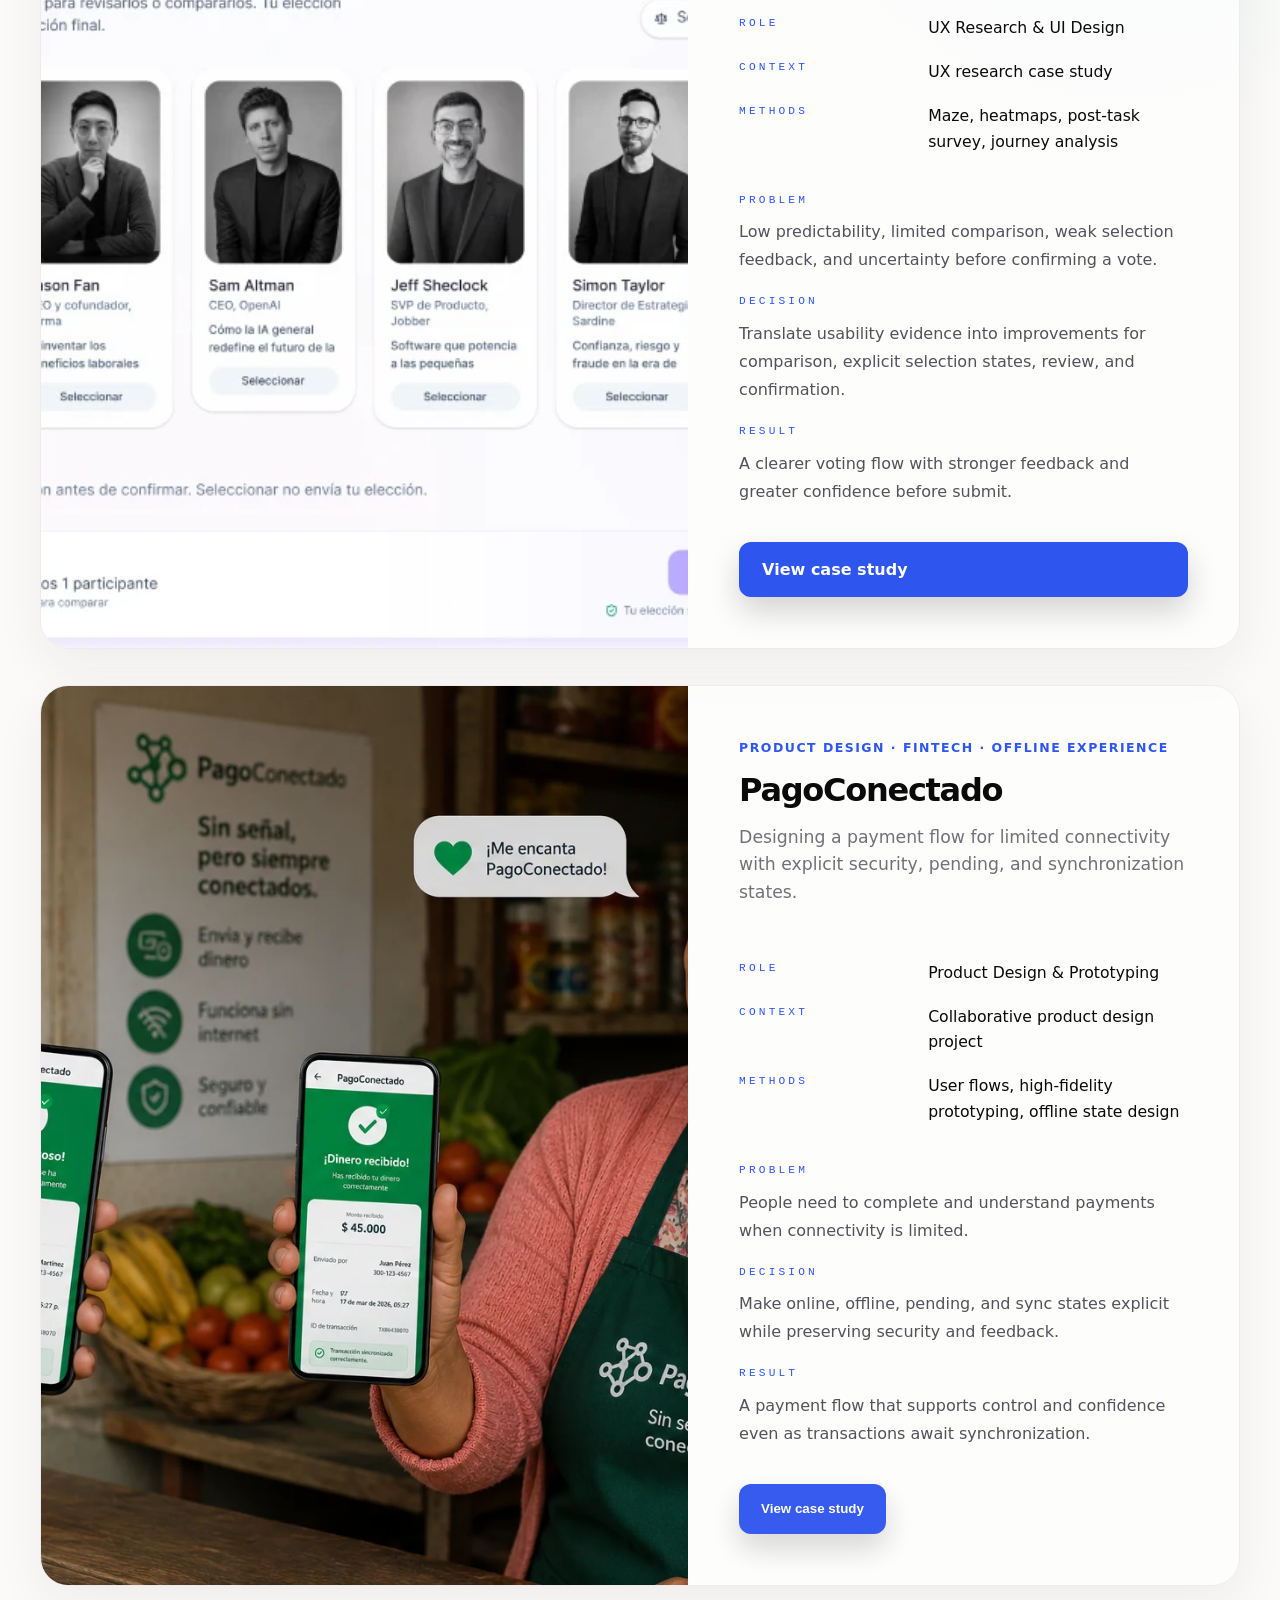
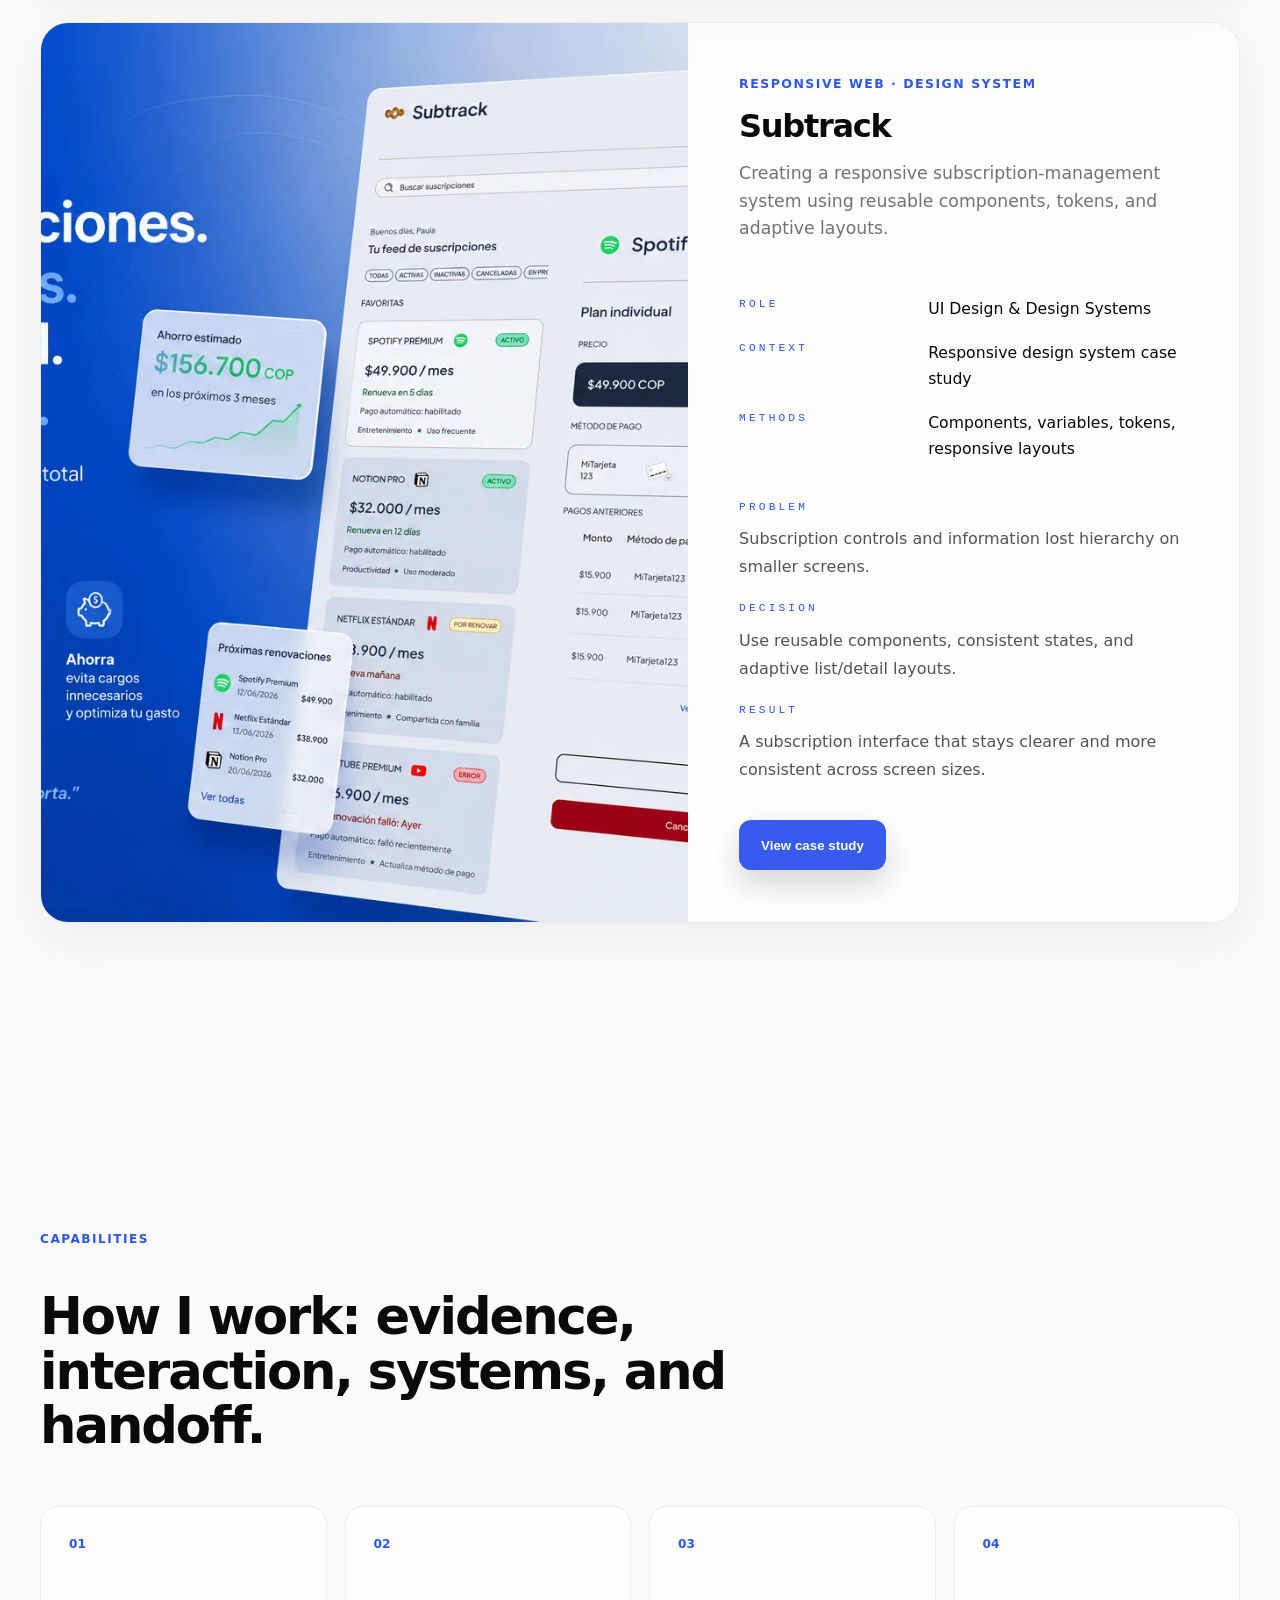
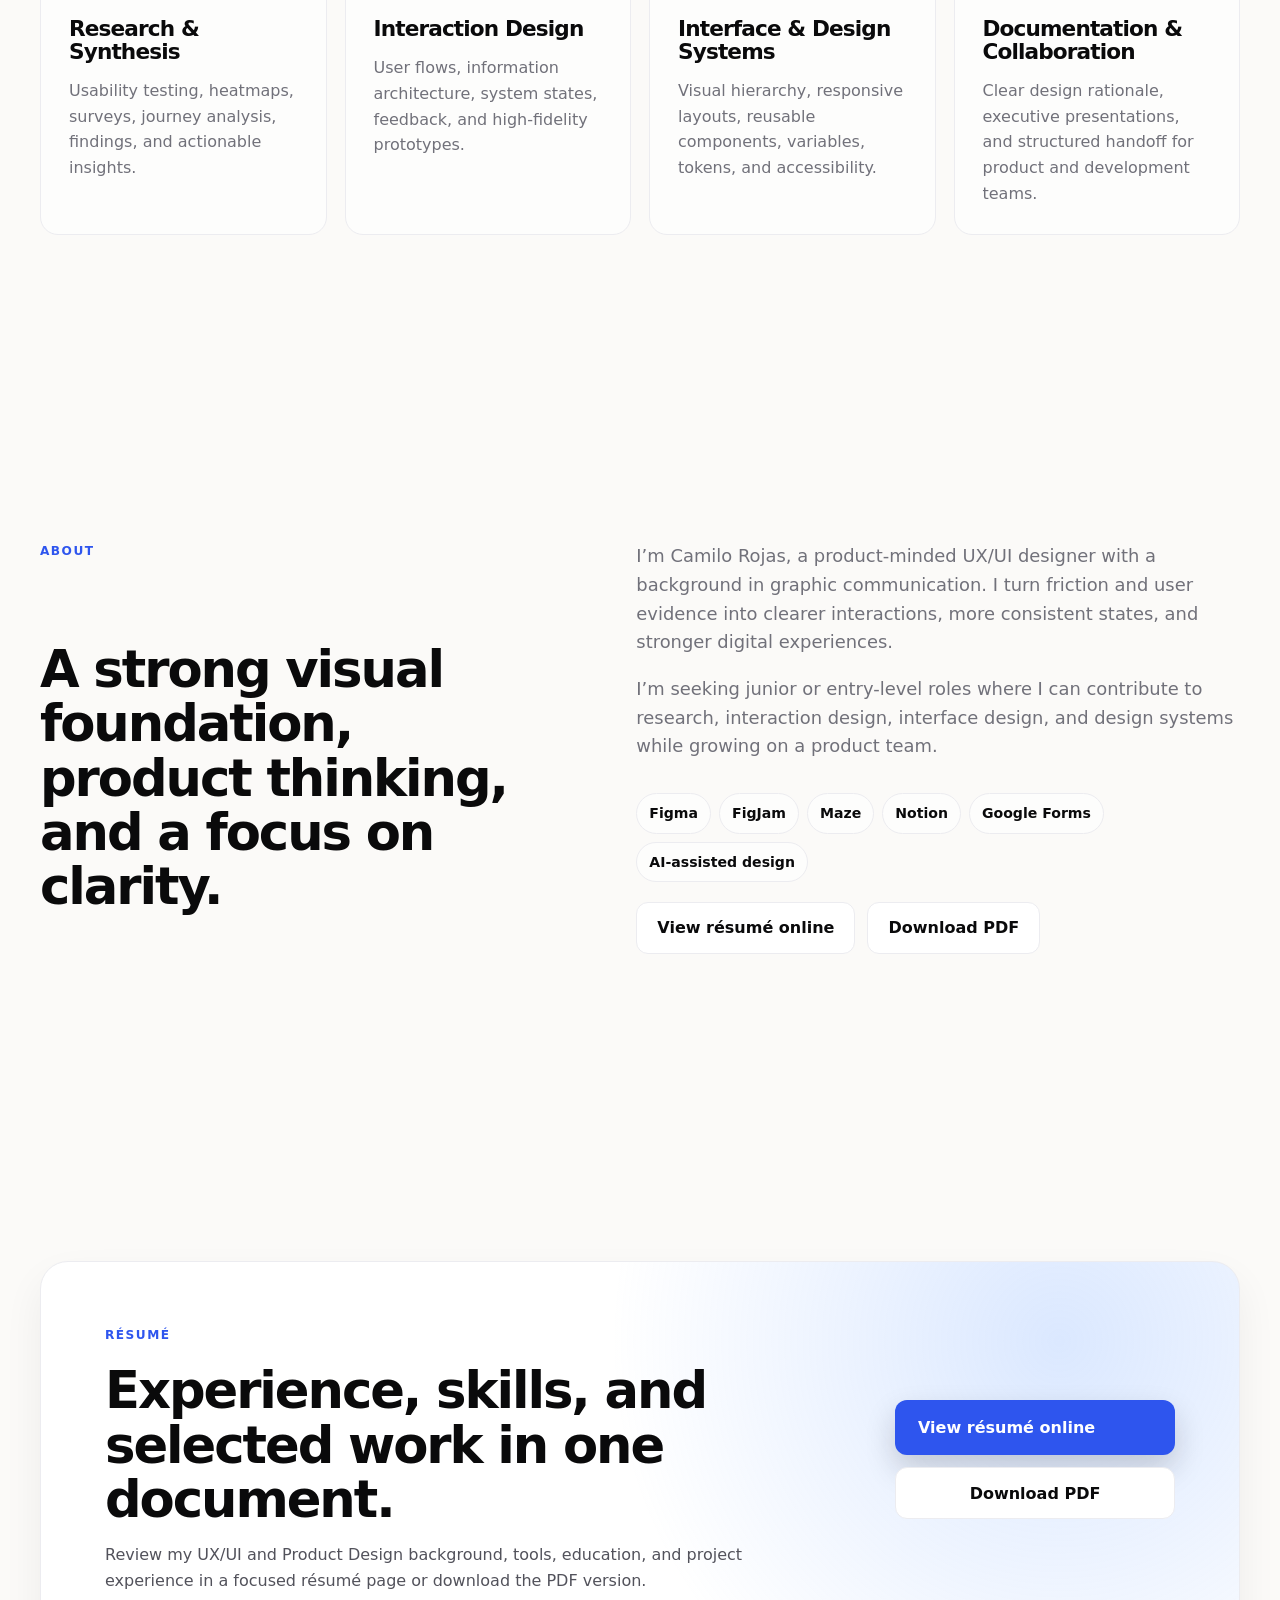
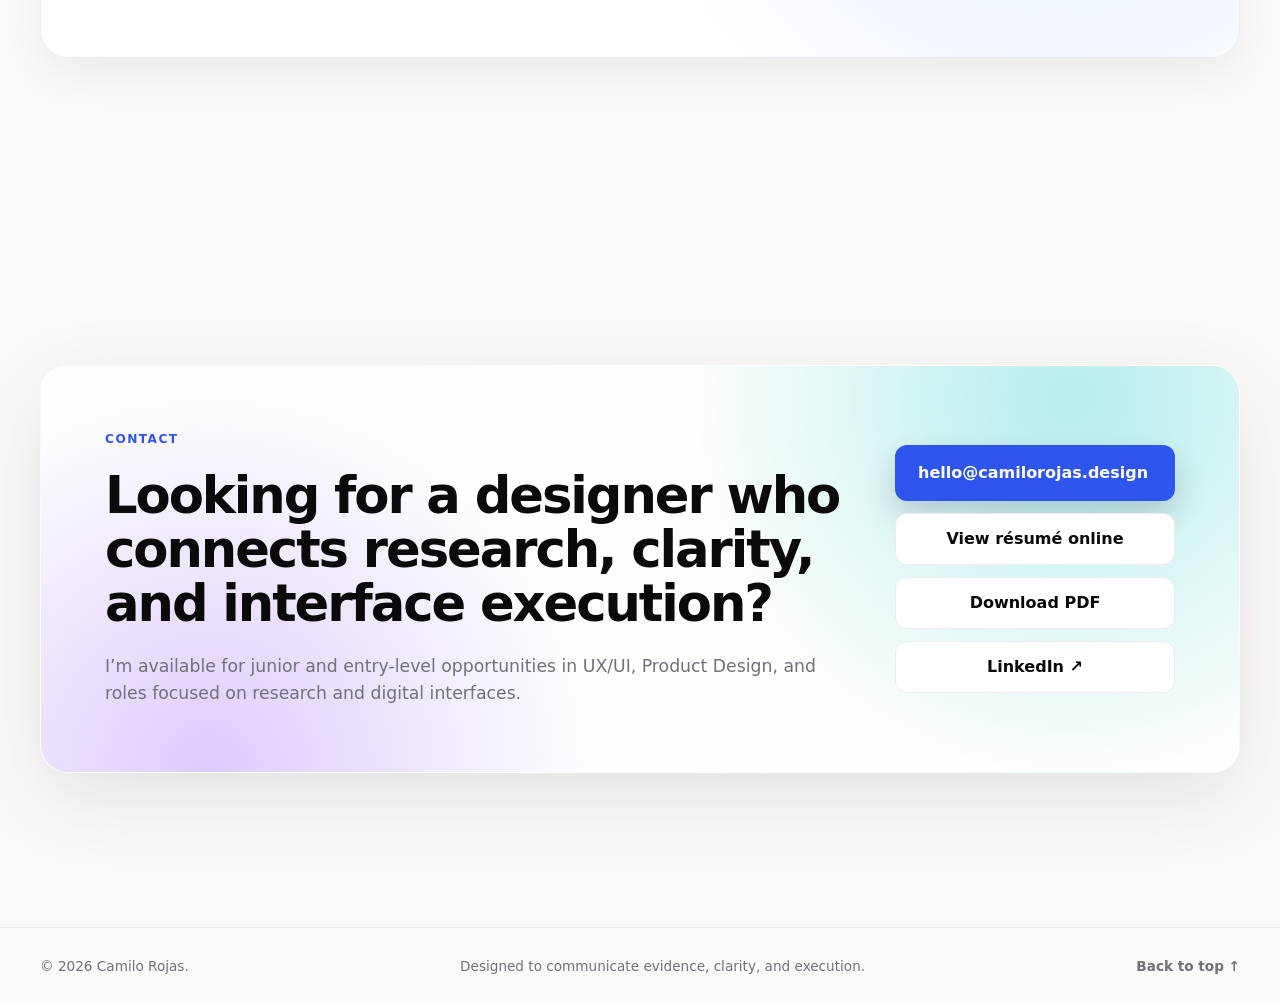
==== commit 7cfb7daa: "Refine portfolio visuals and stabilize responsive layout Integrates final project visuals, professio" ====
--- a/index.html
+++ b/index.html
@@ -183,7 +183,25 @@
         <p>I’m Camilo Rojas, a product-minded UX/UI designer with a background in graphic communication. I turn friction and user evidence into clearer interactions, more consistent states, and stronger digital experiences.</p>
         <p>I’m seeking junior or entry-level roles where I can contribute to research, interaction design, interface design, and design systems while growing on a product team.</p>
         <div class="tags"><span>Figma</span><span>FigJam</span><span>Maze</span><span>Notion</span><span>Google Forms</span><span>AI-assisted design</span></div>
-        <a class="btn secondary" href="/assets/documents/Camilo_Rojas_CV_UXUI_Product_EN.pdf" download>Download résumé</a>
+        <div class="inline-actions">
+          <a class="btn secondary" href="/cv.html">View résumé online</a>
+          <a class="btn secondary" href="/assets/documents/Camilo_Rojas_CV_UXUI_Product_EN.pdf" download="Camilo_Rojas_CV_UXUI_Product_EN.pdf">Download PDF</a>
+        </div>
+      </div>
+    </section>
+
+
+    <section id="resume" class="shell block resume-section">
+      <div class="resume-panel reveal">
+        <div class="resume-copy">
+          <p class="eyebrow">RÉSUMÉ</p>
+          <h2>Experience, skills, and selected work in one document.</h2>
+          <p>Review my UX/UI and Product Design background, tools, education, and project experience in a focused résumé page or download the PDF version.</p>
+        </div>
+        <div class="resume-actions">
+          <a class="btn primary" href="/cv.html">View résumé online</a>
+          <a class="btn secondary" href="/assets/documents/Camilo_Rojas_CV_UXUI_Product_EN.pdf" download="Camilo_Rojas_CV_UXUI_Product_EN.pdf">Download PDF</a>
+        </div>
       </div>
     </section>
 
@@ -196,7 +214,8 @@
         </div>
         <div class="contact-actions">
           <a class="btn primary" href="mailto:hello@camilorojas.design">hello@camilorojas.design</a>
-          <a class="btn secondary" href="/assets/documents/Camilo_Rojas_CV_UXUI_Product_EN.pdf" download>Download résumé</a>
+          <a class="btn secondary" href="/cv.html">View résumé online</a>
+          <a class="btn secondary" href="/assets/documents/Camilo_Rojas_CV_UXUI_Product_EN.pdf" download="Camilo_Rojas_CV_UXUI_Product_EN.pdf">Download PDF</a>
           <a class="btn secondary" href="https://www.linkedin.com/in/camilorojasduque" target="_blank" rel="noreferrer">LinkedIn ↗</a>
         </div>
       </div>
--- a/styles.css
+++ b/styles.css
@@ -284,3 +284,77 @@
     aspect-ratio: 1 / 1;
   }
 }
+
+
+/* =========================================================
+   INLINE ACTIONS
+   ========================================================= */
+
+.inline-actions {
+  display: flex;
+  flex-wrap: wrap;
+  gap: 0.75rem;
+  margin-top: 1.25rem;
+}
+
+/* =========================================================
+   RÉSUMÉ SECTION
+   ========================================================= */
+
+.resume-panel {
+  display: grid;
+  grid-template-columns: minmax(0, 1fr) minmax(220px, 280px);
+  gap: clamp(2rem, 5vw, 4rem);
+  align-items: center;
+  padding: clamp(2rem, 5vw, 4rem);
+  background:
+    radial-gradient(circle at 85% 20%, color-mix(in srgb, var(--color-cobalt-light) 28%, transparent), transparent 42%),
+    var(--color-surface);
+  border: 1px solid var(--color-border);
+  border-radius: var(--radius-lg);
+  box-shadow: var(--shadow-card);
+}
+
+.resume-copy {
+  max-width: 640px;
+}
+
+.resume-copy h2 {
+  margin: 0.75rem 0 1rem;
+}
+
+.resume-copy p:last-child {
+  margin-bottom: 0;
+  color: var(--color-text-secondary);
+}
+
+.resume-actions {
+  display: grid;
+  gap: 0.75rem;
+}
+
+.resume-actions .btn {
+  width: 100%;
+  min-height: 52px;
+}
+
+@media (max-width: 768px) {
+  .inline-actions {
+    display: grid;
+  }
+
+  .resume-panel {
+    grid-template-columns: 1fr;
+    padding: 2rem;
+  }
+
+  .resume-actions {
+    width: 100%;
+  }
+}
+
+@media (max-width: 420px) {
+  .resume-panel {
+    padding: 1.5rem;
+  }
+}
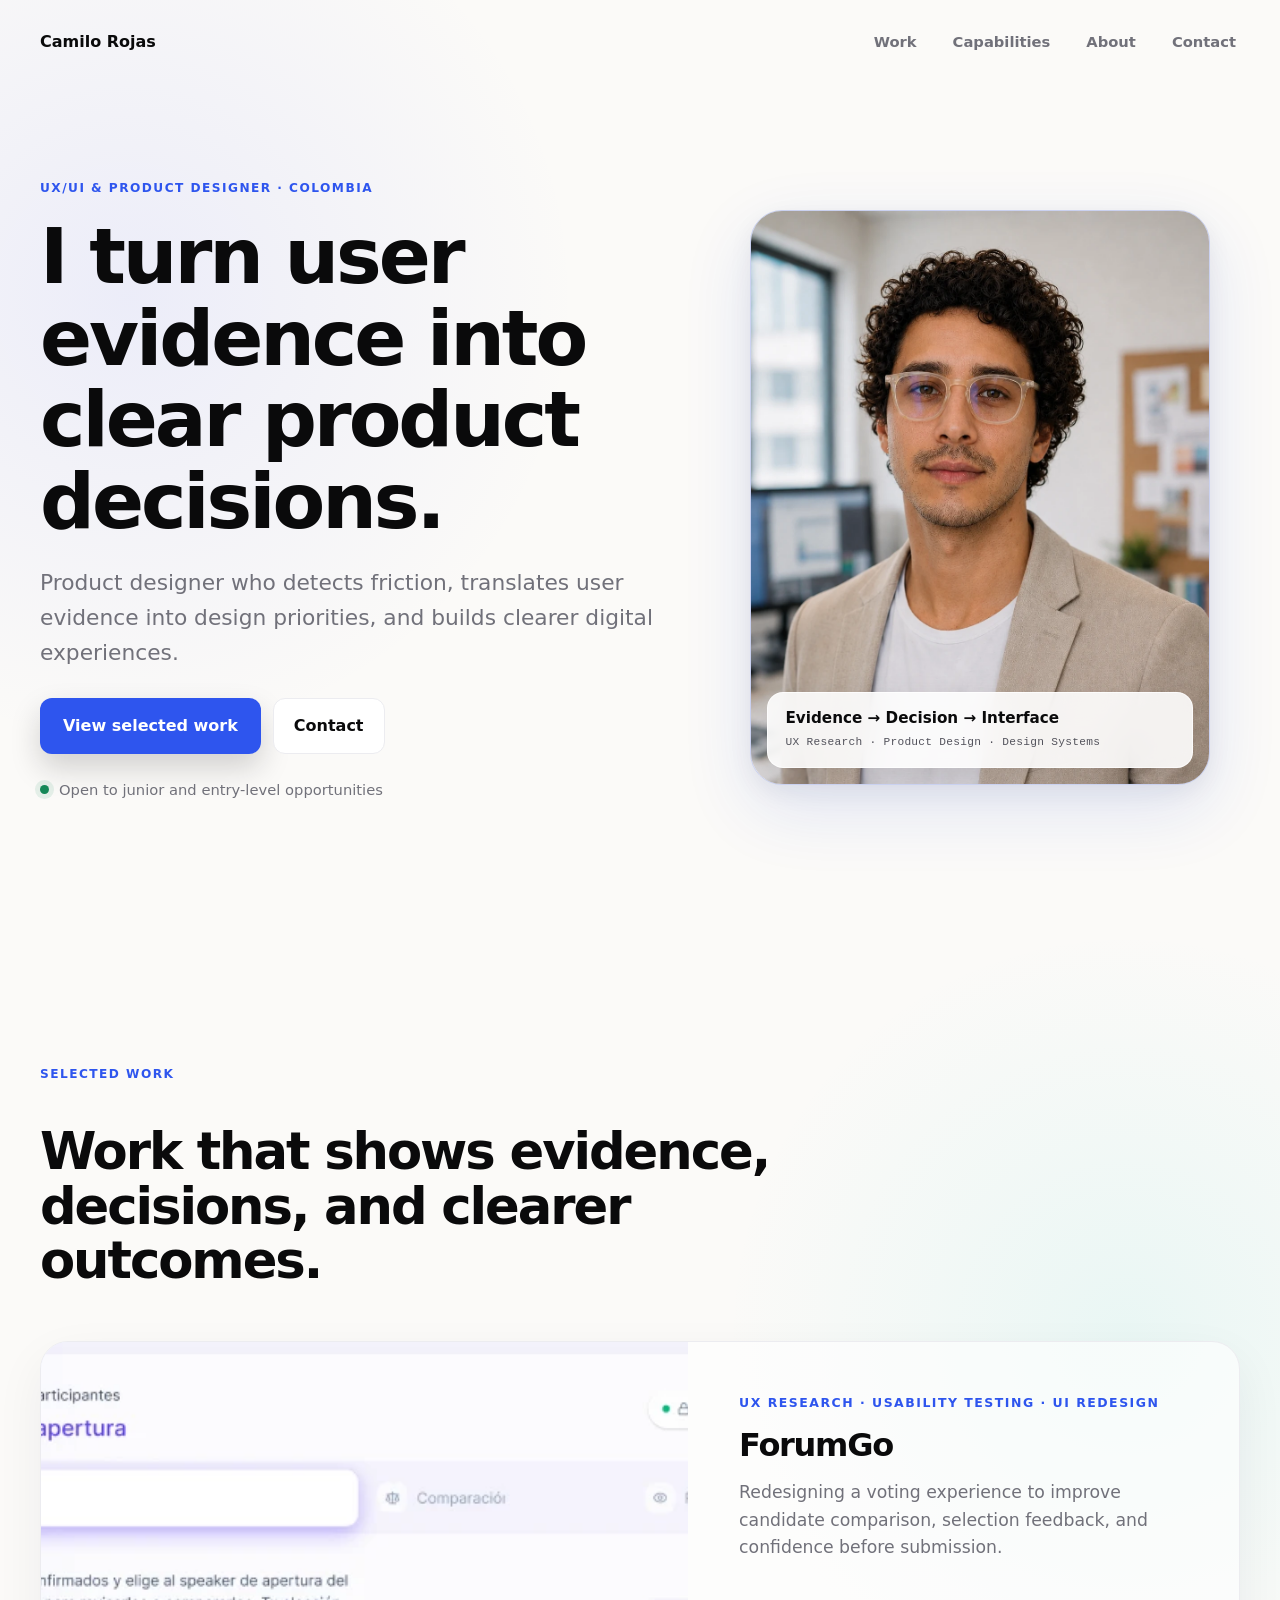
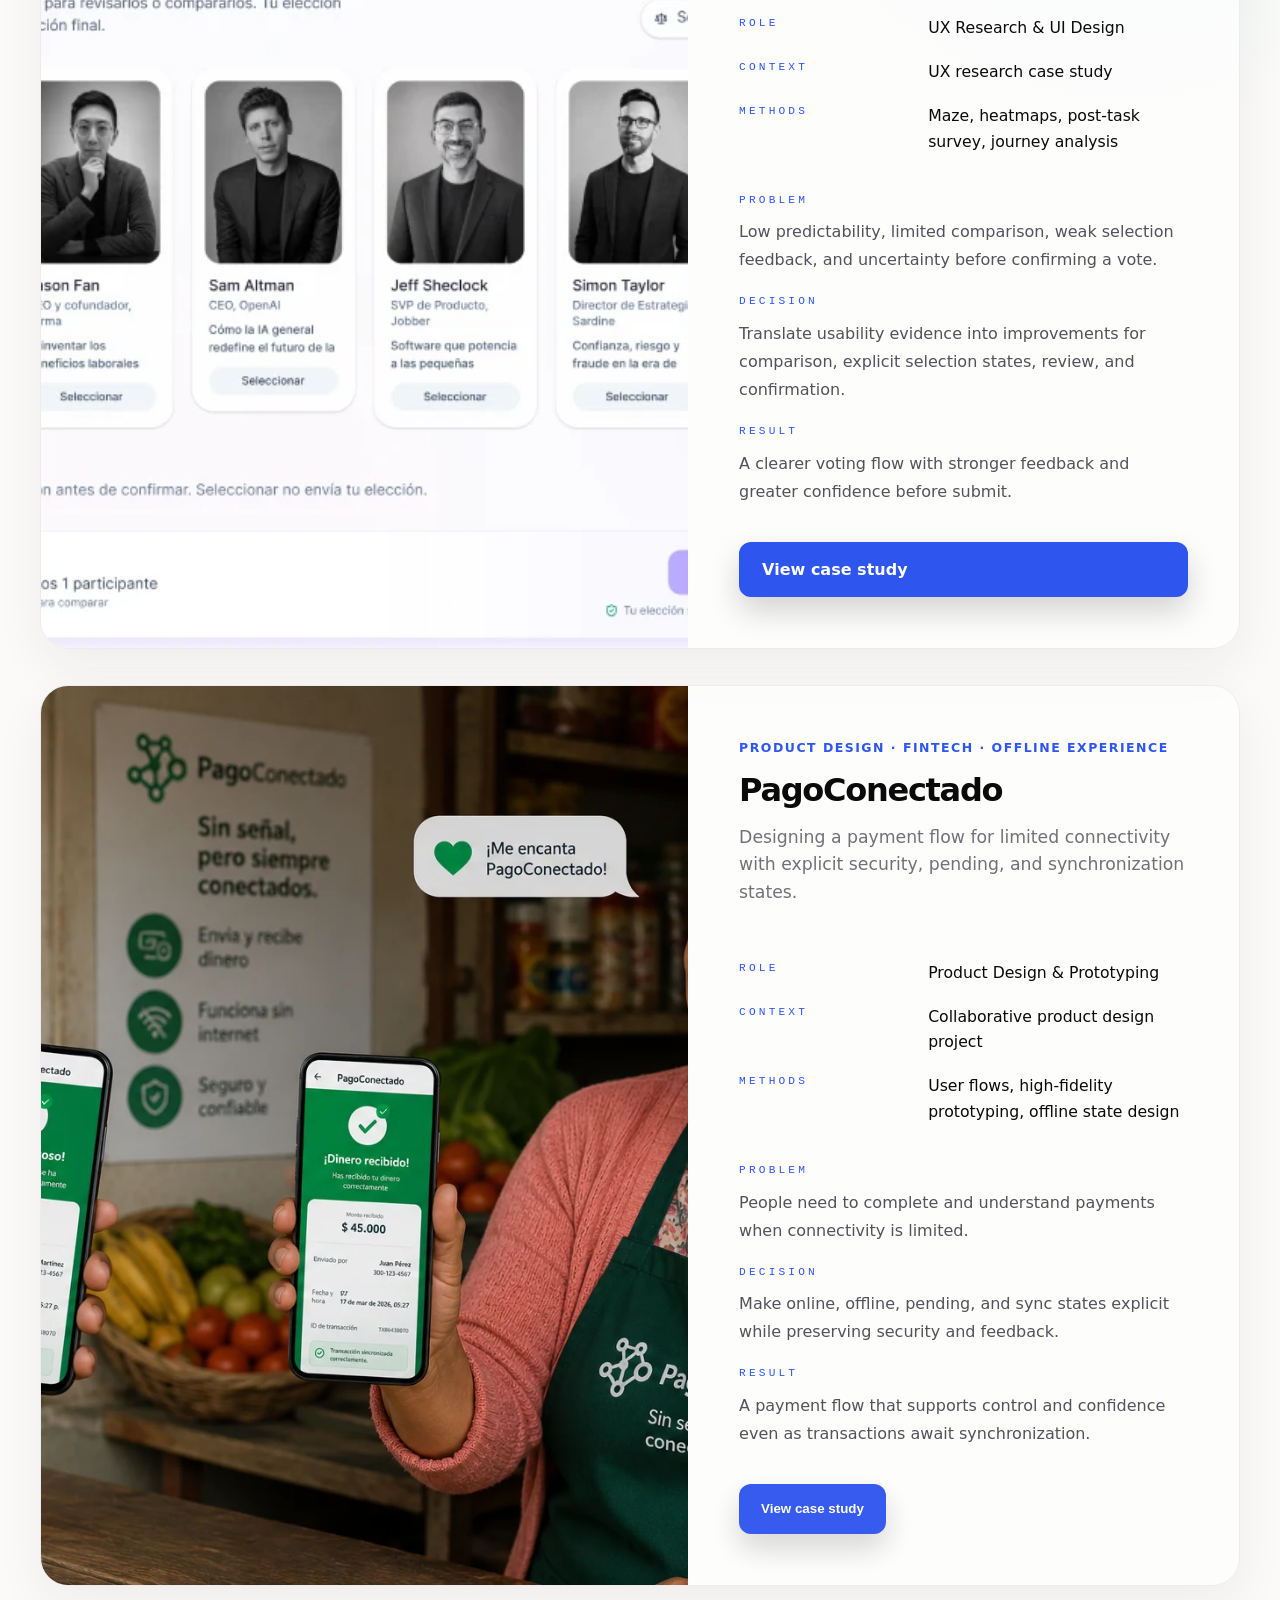
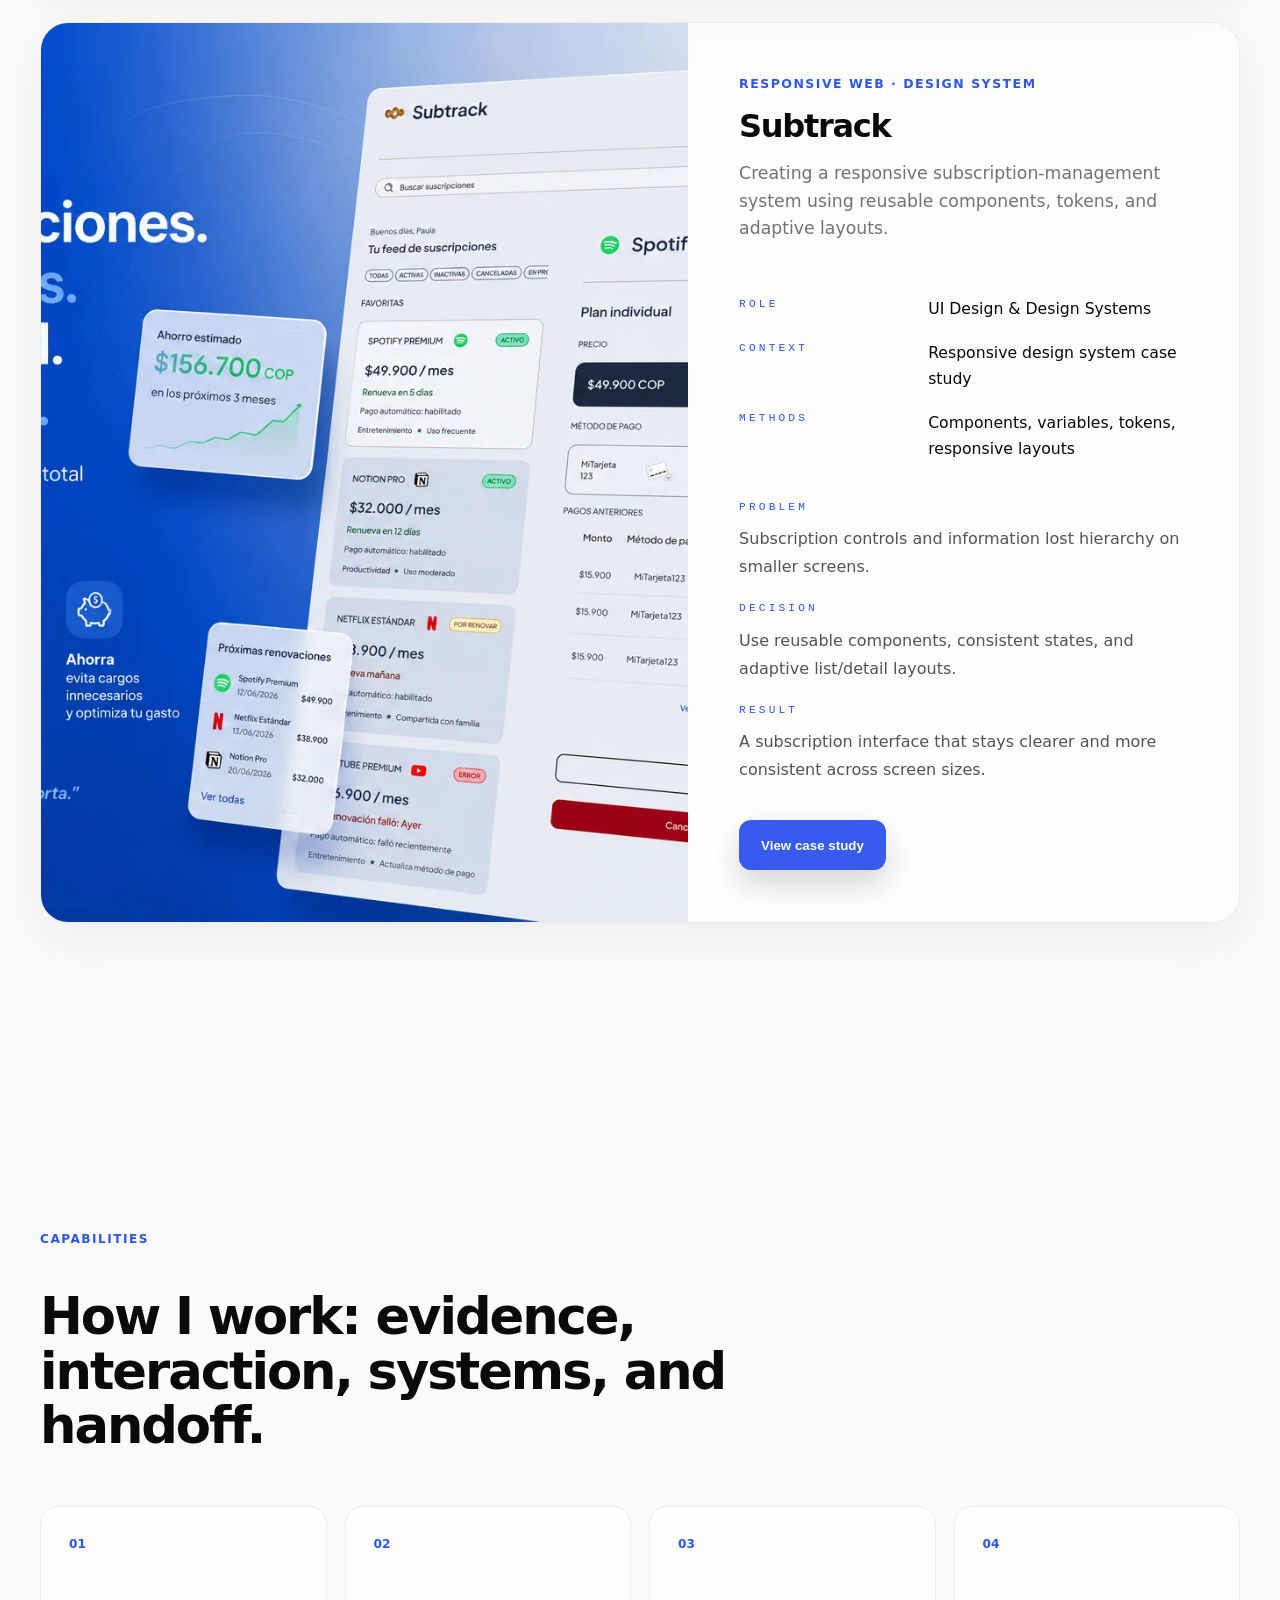
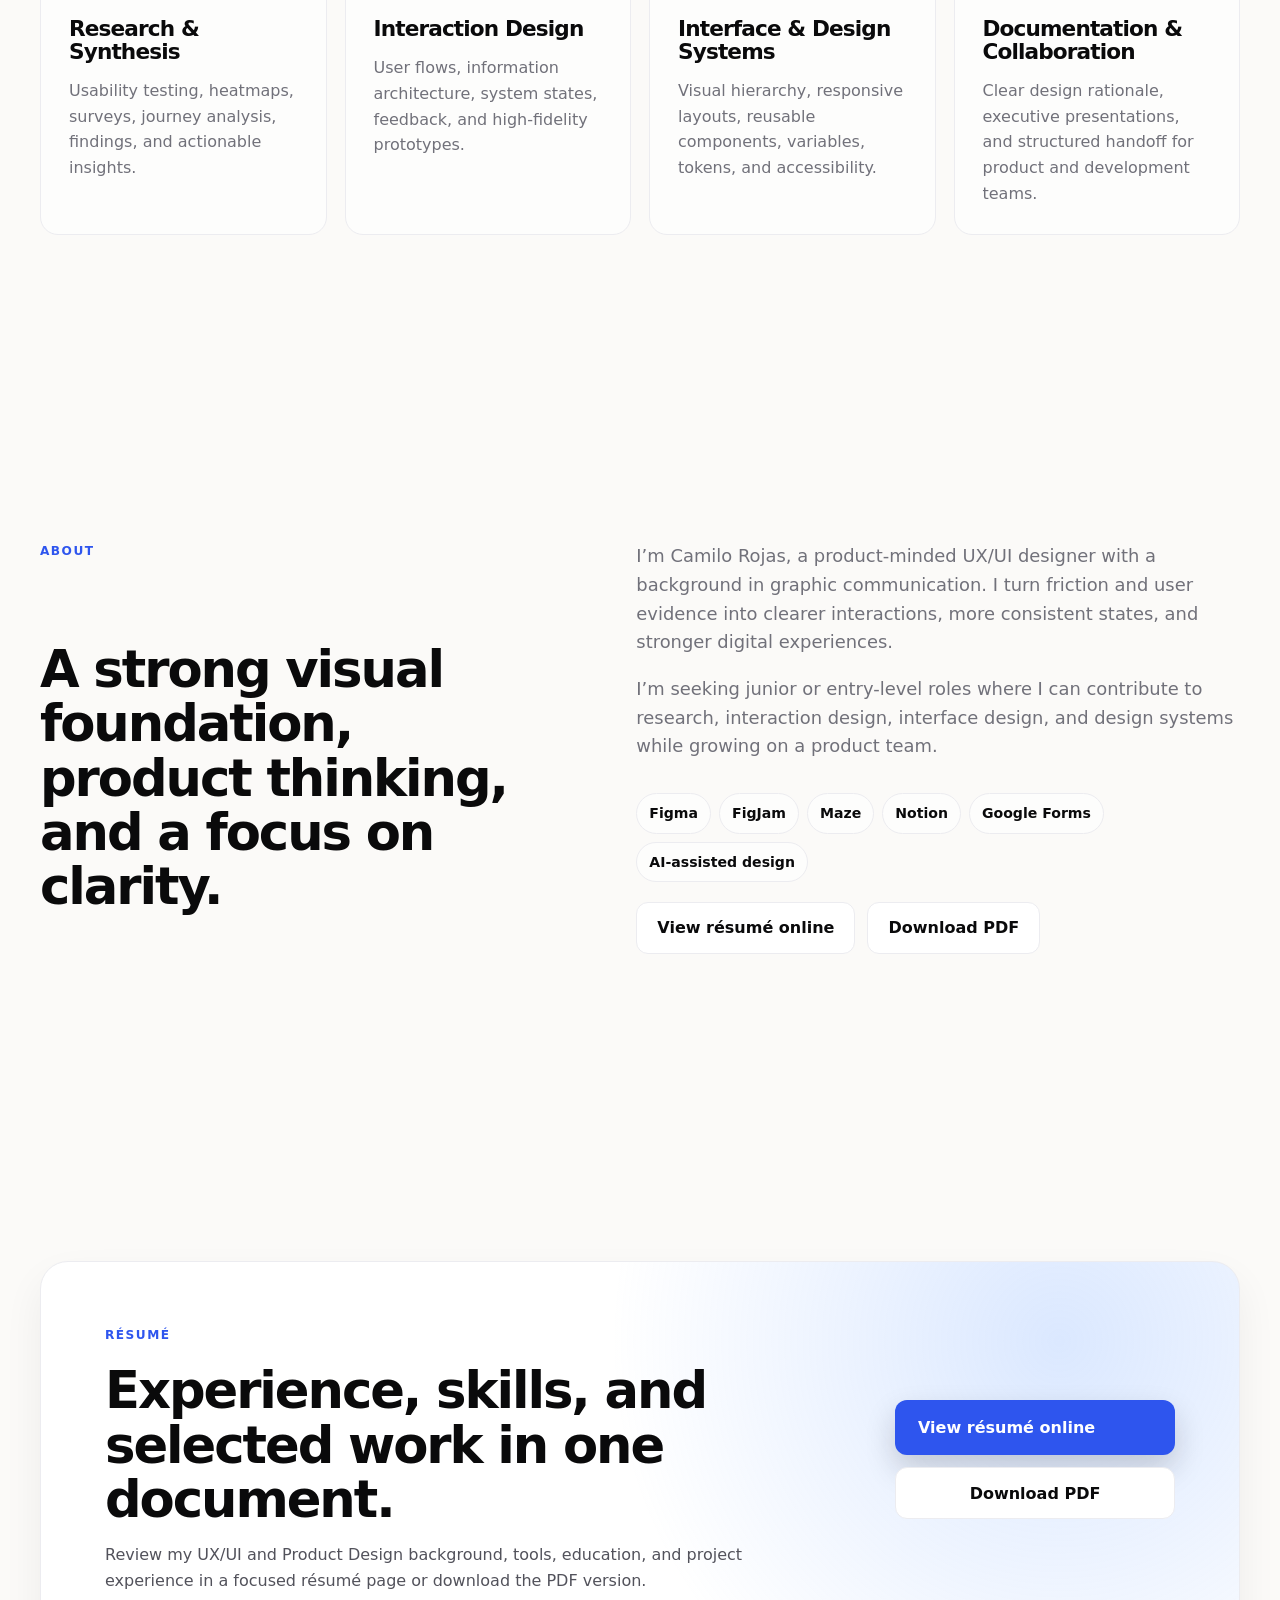
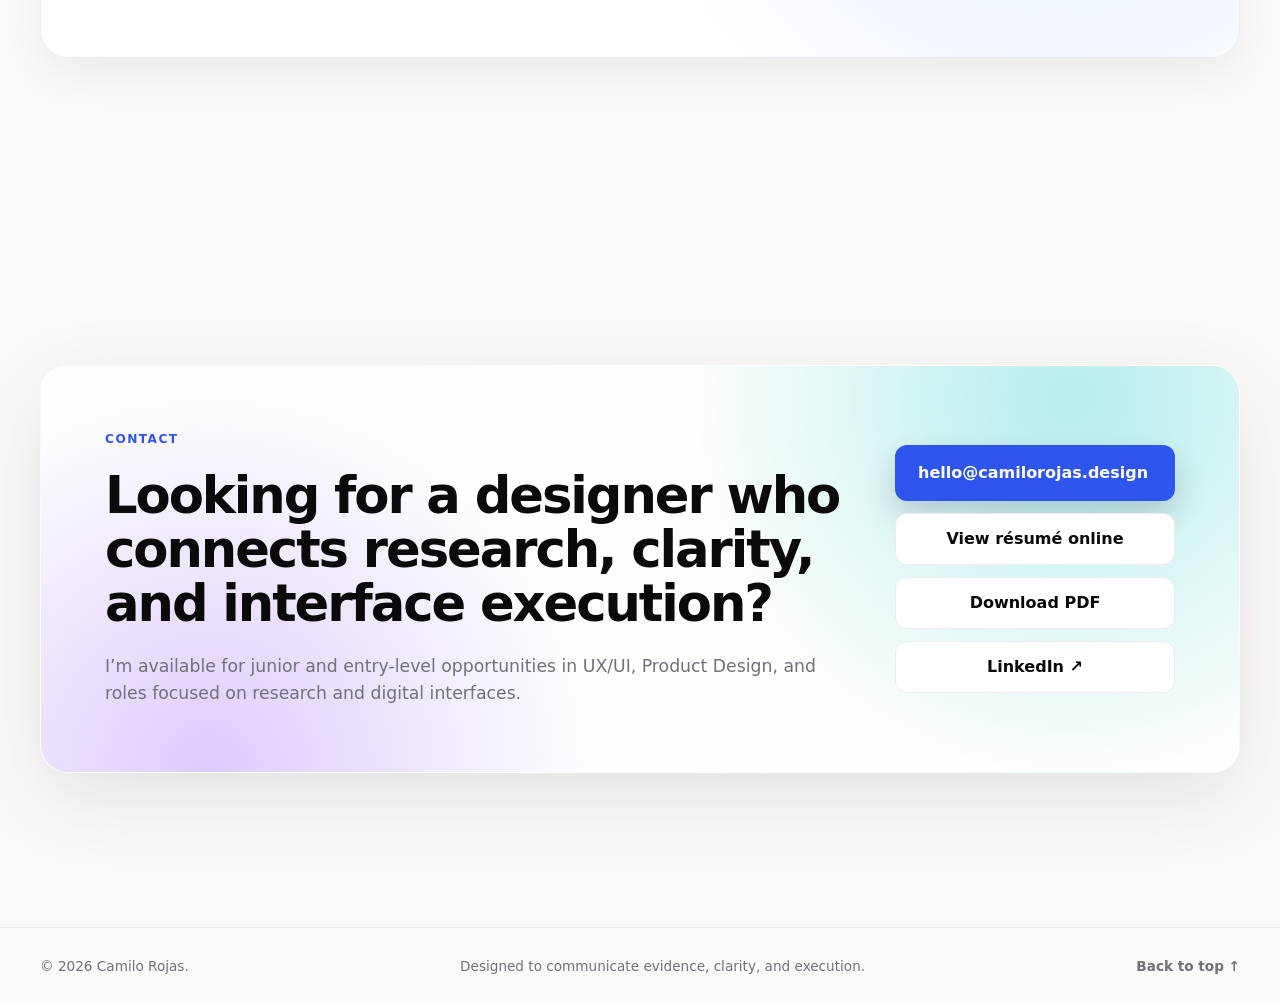
==== commit a3172501: "Refine portfolio visuals and stabilize responsive layout Integrates final project visuals, professio" ====
--- a/index.html
+++ b/index.html
@@ -45,19 +45,23 @@
         <p class="status"><i></i> Open to junior and entry-level opportunities</p>
       </div>
 
-      <aside class="hero-art reveal" aria-hidden="true">
-        <div class="orb a" aria-hidden="true"></div>
-        <div class="orb b" aria-hidden="true"></div>
-        <figure class="portfolio-window-placeholder">
-          <div class="portfolio-window-bar">
-            <span></span><span></span><span></span>
-          </div>
-          <div class="portfolio-window-media">
-            <span class="label mono">PORTFOLIO VISUAL</span>
-            <p>Image placeholder</p>
-          </div>
-        </figure>
-      </aside>
+      <aside class="hero-art reveal" aria-label="Camilo Rojas professional portrait">
+  <figure class="hero-profile">
+    <img
+      src="/assets/images/profile/camilo-rojas-profile.webp"
+      alt="Camilo Rojas, UX/UI and Product Designer"
+      width="1200"
+      height="1500"
+      loading="eager"
+      decoding="async"
+    >
+
+    <figcaption class="hero-profile-card">
+      <strong>Evidence → Decision → Interface</strong>
+      <span>UX Research · Product Design · Design Systems</span>
+    </figcaption>
+  </figure>
+</aside>
     </section>
 
     <section id="work" class="shell block">
--- a/styles.css
+++ b/styles.css
@@ -56,8 +56,18 @@
   .navlinks.open{display:flex;flex-direction:column}
   .navlinks a{padding:12px 14px;border-radius:10px}
 }
-@media(max-width:460px){.shell{width:min(calc(100% - 28px),var(--max))}.actions,.actions .btn,.contact-actions,.contact-actions .btn{width:100%}.cover{min-height:345px}.phone{width:135px;min-height:290px}.dashboard{grid-template-columns:62px 1fr}.dashboard main{padding:16px}}
-@media(prefers-reduced-motion:reduce){html{scroll-behavior:auto}*,*::before,*::after{transition-duration:.01ms!important;animation-duration:.01ms!important}.reveal{opacity:1;transform:none}}
+@media(max-width:460px){
+  .actions,
+  .actions .btn{
+    width:100%;
+  }
+
+  .contact-actions,
+  .contact-actions .btn{
+    width:100%;
+    max-width:none;
+  }
+}@media(prefers-reduced-motion:reduce){html{scroll-behavior:auto}*,*::before,*::after{transition-duration:.01ms!important;animation-duration:.01ms!important}.reveal{opacity:1;transform:none}}
 
 /*
   4. Hero
@@ -88,7 +98,17 @@
   6. Responsive rules (additional tweaks)
 */
 @media(max-width:1000px){.hero-art{min-height:420px}.evidence-stack{width:320px}.e-card{width:260px}}
-@media(max-width:740px){.hero{grid-template-columns:1fr;gap:28px}.hero-art{order:2;min-height:360px}.reveal{padding:0 8px}}
+@media(max-width:740px){
+  .hero{
+    grid-template-columns:1fr;
+    gap:28px;
+  }
+
+  .hero-art{
+    order:2;
+    min-height:360px;
+  }
+}
 
 /* Responsive breakpoints for hero and evidence stack */
 @media(min-width:1280px){
@@ -358,3 +378,108 @@
     padding: 1.5rem;
   }
 }
+/* =========================================================
+   HERO PROFILE VISUAL
+   ========================================================= */
+
+.hero-art {
+  position: relative;
+  display: grid;
+  place-items: center;
+  min-width: 0;
+}
+
+.hero-profile {
+  position: relative;
+  width: min(100%, 460px);
+  aspect-ratio: 4 / 5;
+  margin: 0;
+  overflow: hidden;
+
+  background:
+    radial-gradient(
+      circle at 50% 24%,
+      color-mix(
+        in srgb,
+        var(--color-cobalt-light, #7eadff) 35%,
+        transparent
+      ),
+      transparent 58%
+    ),
+    var(--color-cobalt-mist, #eef2ff);
+
+  border: 1px solid
+    color-mix(
+      in srgb,
+      var(--color-cobalt-core, #2e55ee) 18%,
+      var(--color-border, #ececf0)
+    );
+
+  border-radius: clamp(1.5rem, 3vw, 2rem);
+  box-shadow:
+    0 24px 70px rgb(27 63 204 / 12%),
+    0 8px 24px rgb(10 10 11 / 6%);
+}
+
+.hero-profile img {
+  display: block;
+  width: 100%;
+  height: 100%;
+  object-fit: cover;
+  object-position: center top;
+}
+
+.hero-profile-card {
+  position: absolute;
+  right: 1rem;
+  bottom: 1rem;
+  left: 1rem;
+
+  display: grid;
+  gap: 0.35rem;
+  padding: 1rem 1.1rem;
+
+  background: rgb(255 255 255 / 88%);
+  border: 1px solid rgb(255 255 255 / 72%);
+  border-radius: 1rem;
+  box-shadow: 0 12px 32px rgb(10 10 11 / 10%);
+  backdrop-filter: blur(16px);
+}
+
+.hero-profile-card strong {
+  color: var(--color-text-primary, #0a0a0b);
+  font-size: 0.95rem;
+  line-height: 1.3;
+}
+
+.hero-profile-card span {
+  color: var(--color-text-secondary, #52525b);
+  font-family: var(--font-mono, monospace);
+  font-size: 0.7rem;
+  line-height: 1.5;
+  letter-spacing: 0.025em;
+}
+
+@media (max-width: 768px) {
+  .hero-profile {
+    width: min(100%, 420px);
+    aspect-ratio: 4 / 5;
+  }
+}
+
+@media (max-width: 420px) {
+  .hero-profile-card {
+    right: 0.75rem;
+    bottom: 0.75rem;
+    left: 0.75rem;
+    padding: 0.9rem;
+  }
+
+  .hero-profile-card strong {
+    font-size: 0.875rem;
+  }
+
+  .hero-profile-card span {
+    font-size: 0.65rem;
+  }
+}
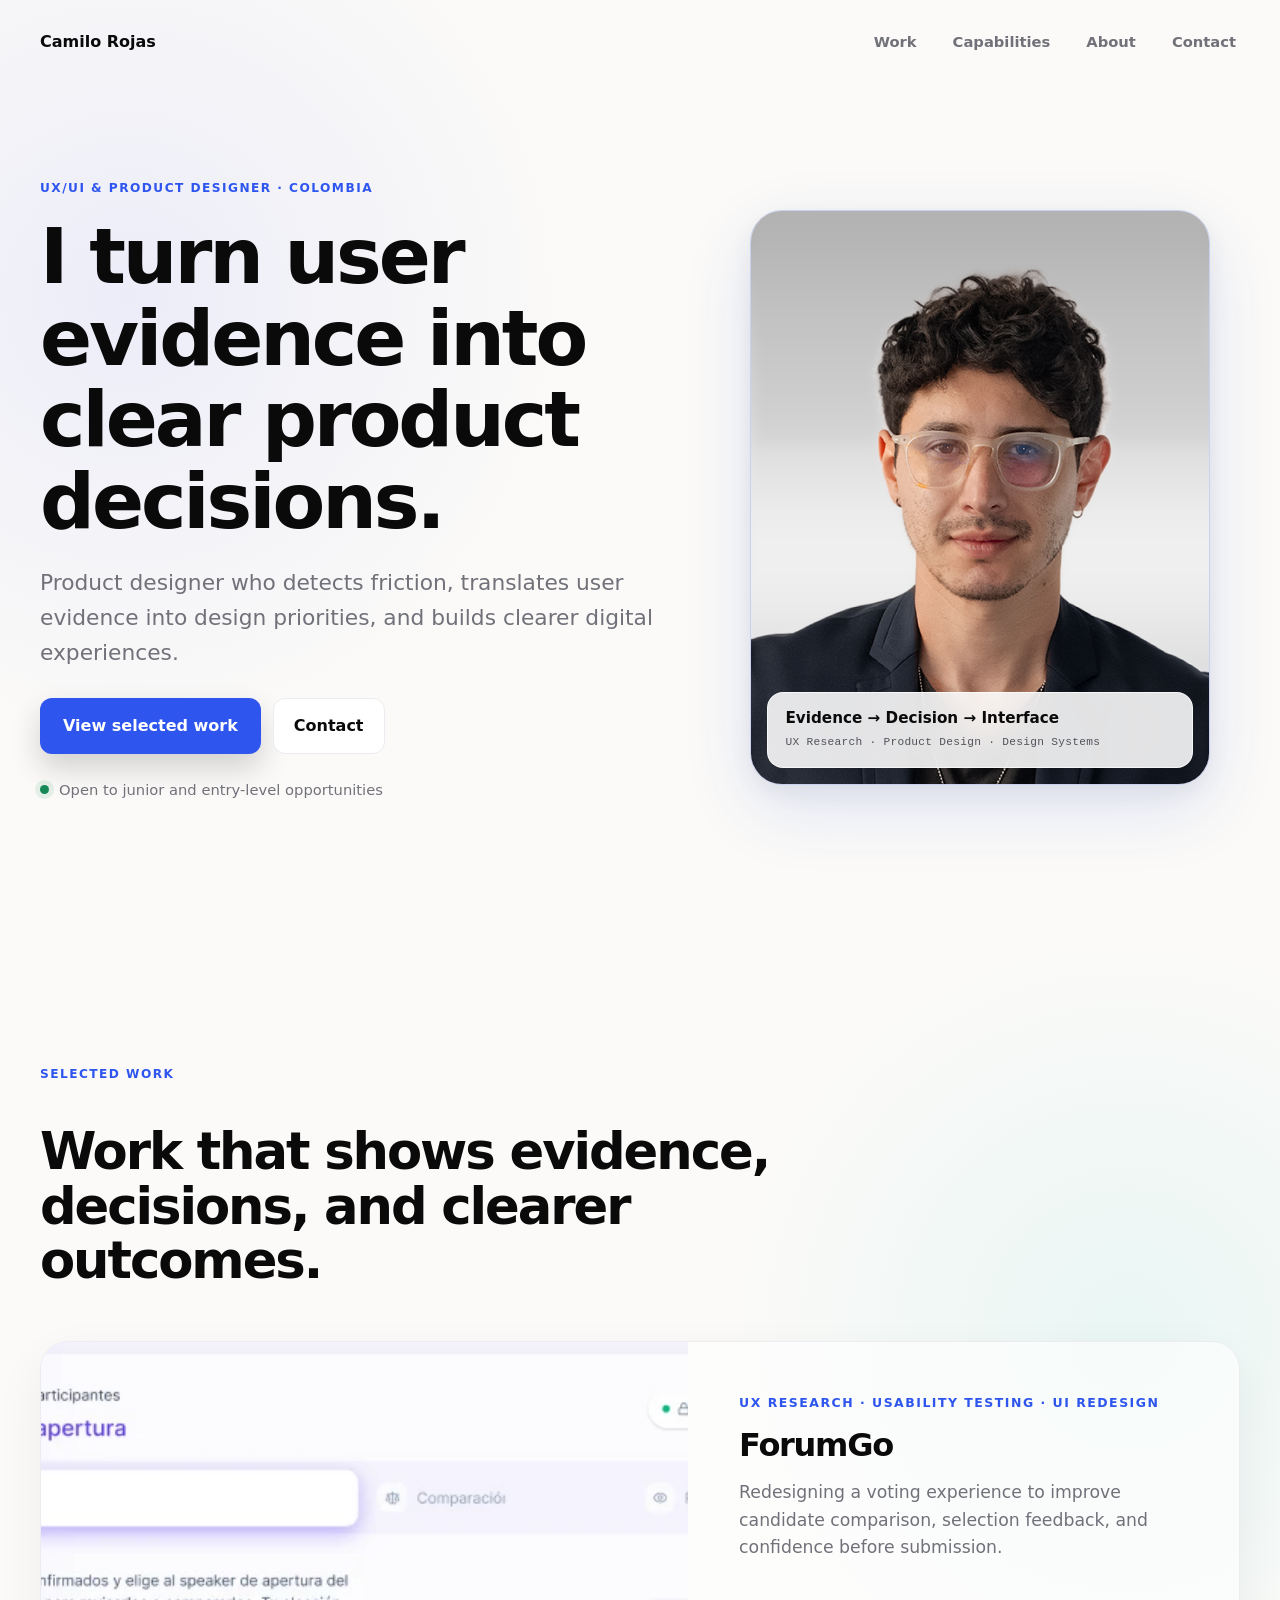
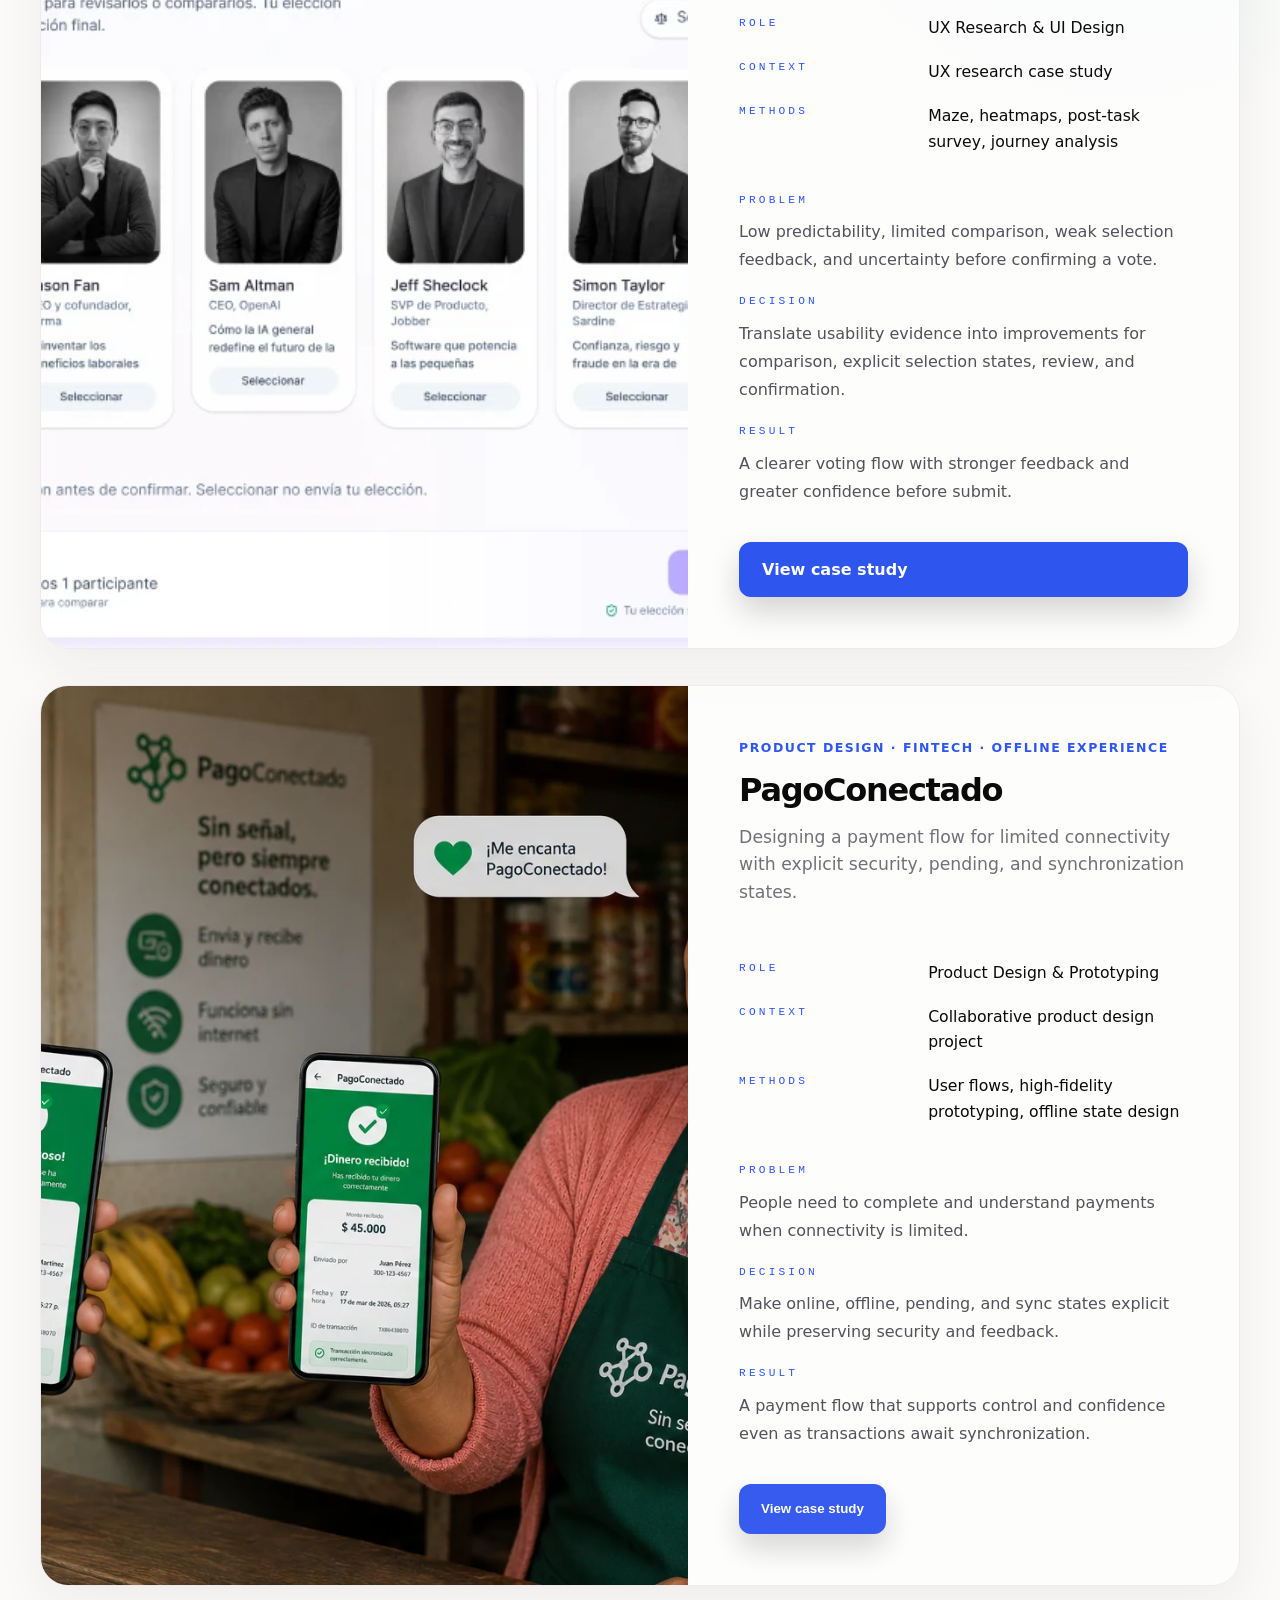
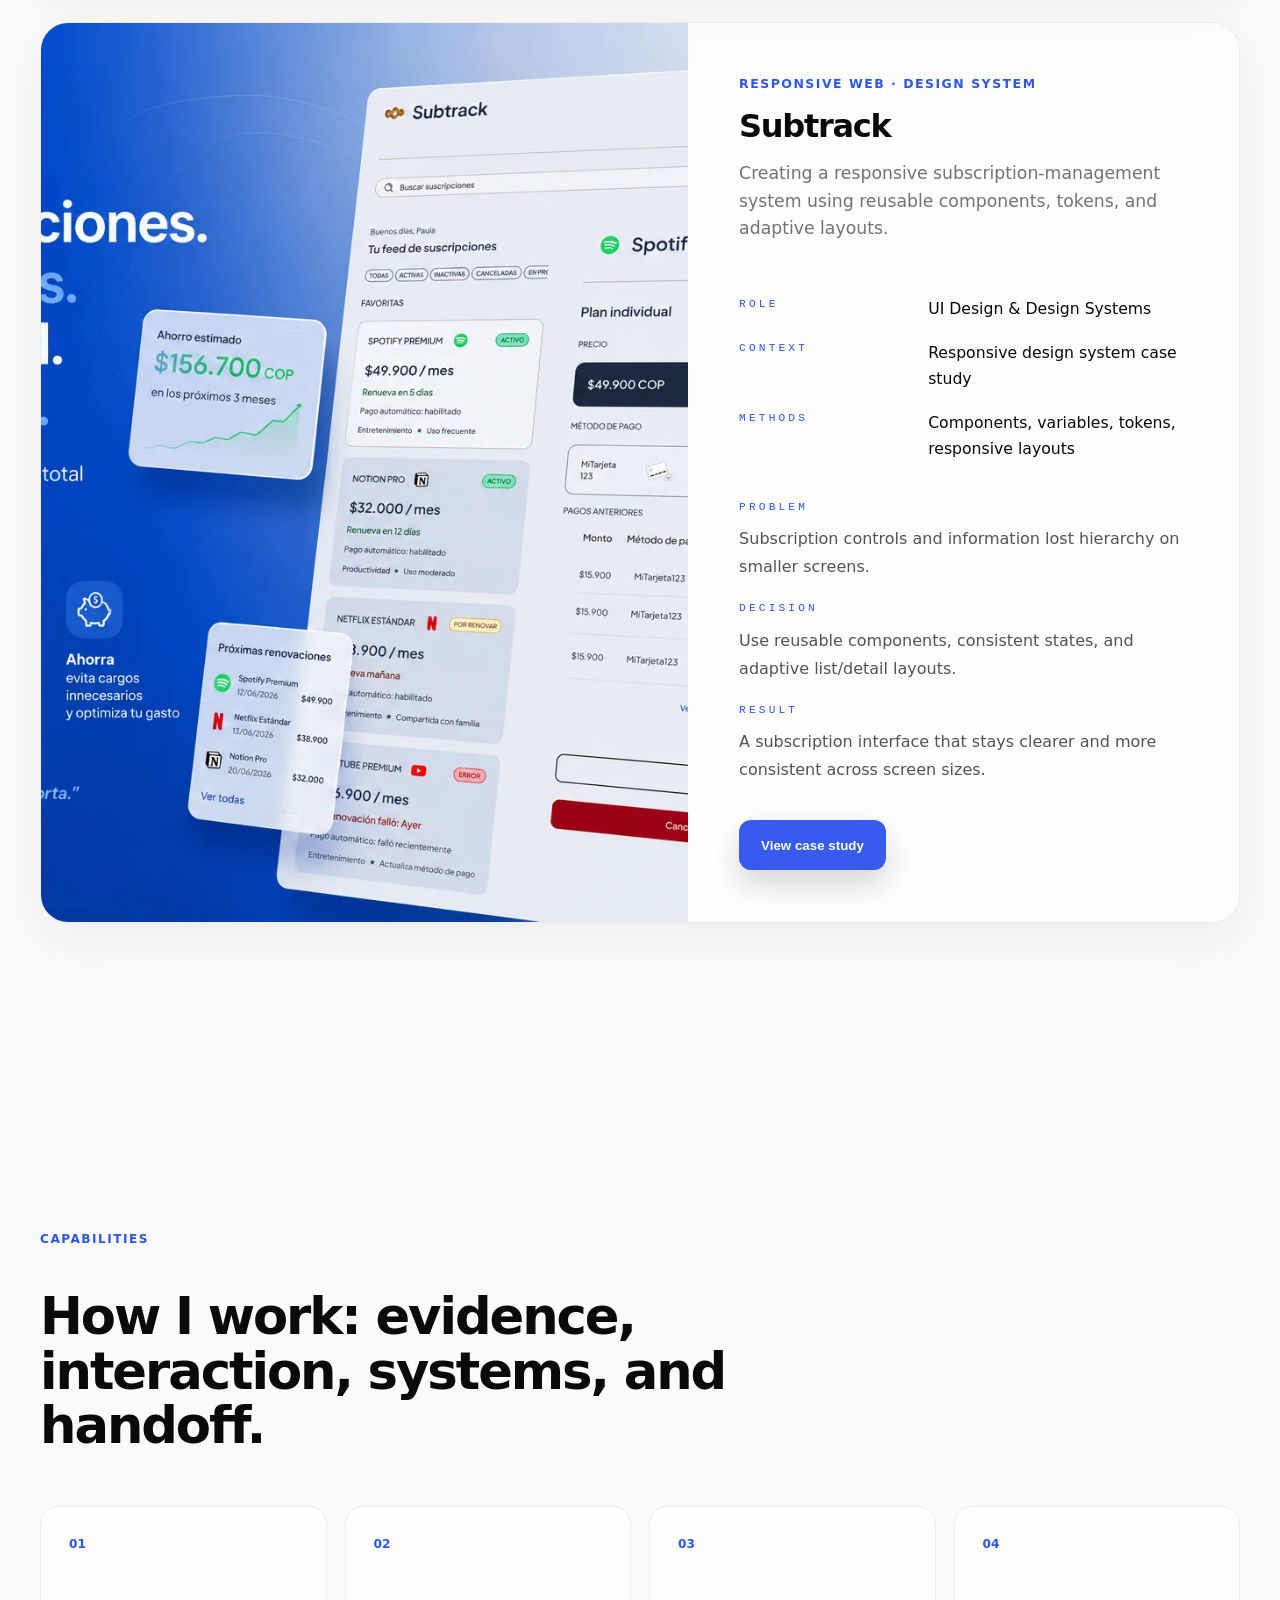
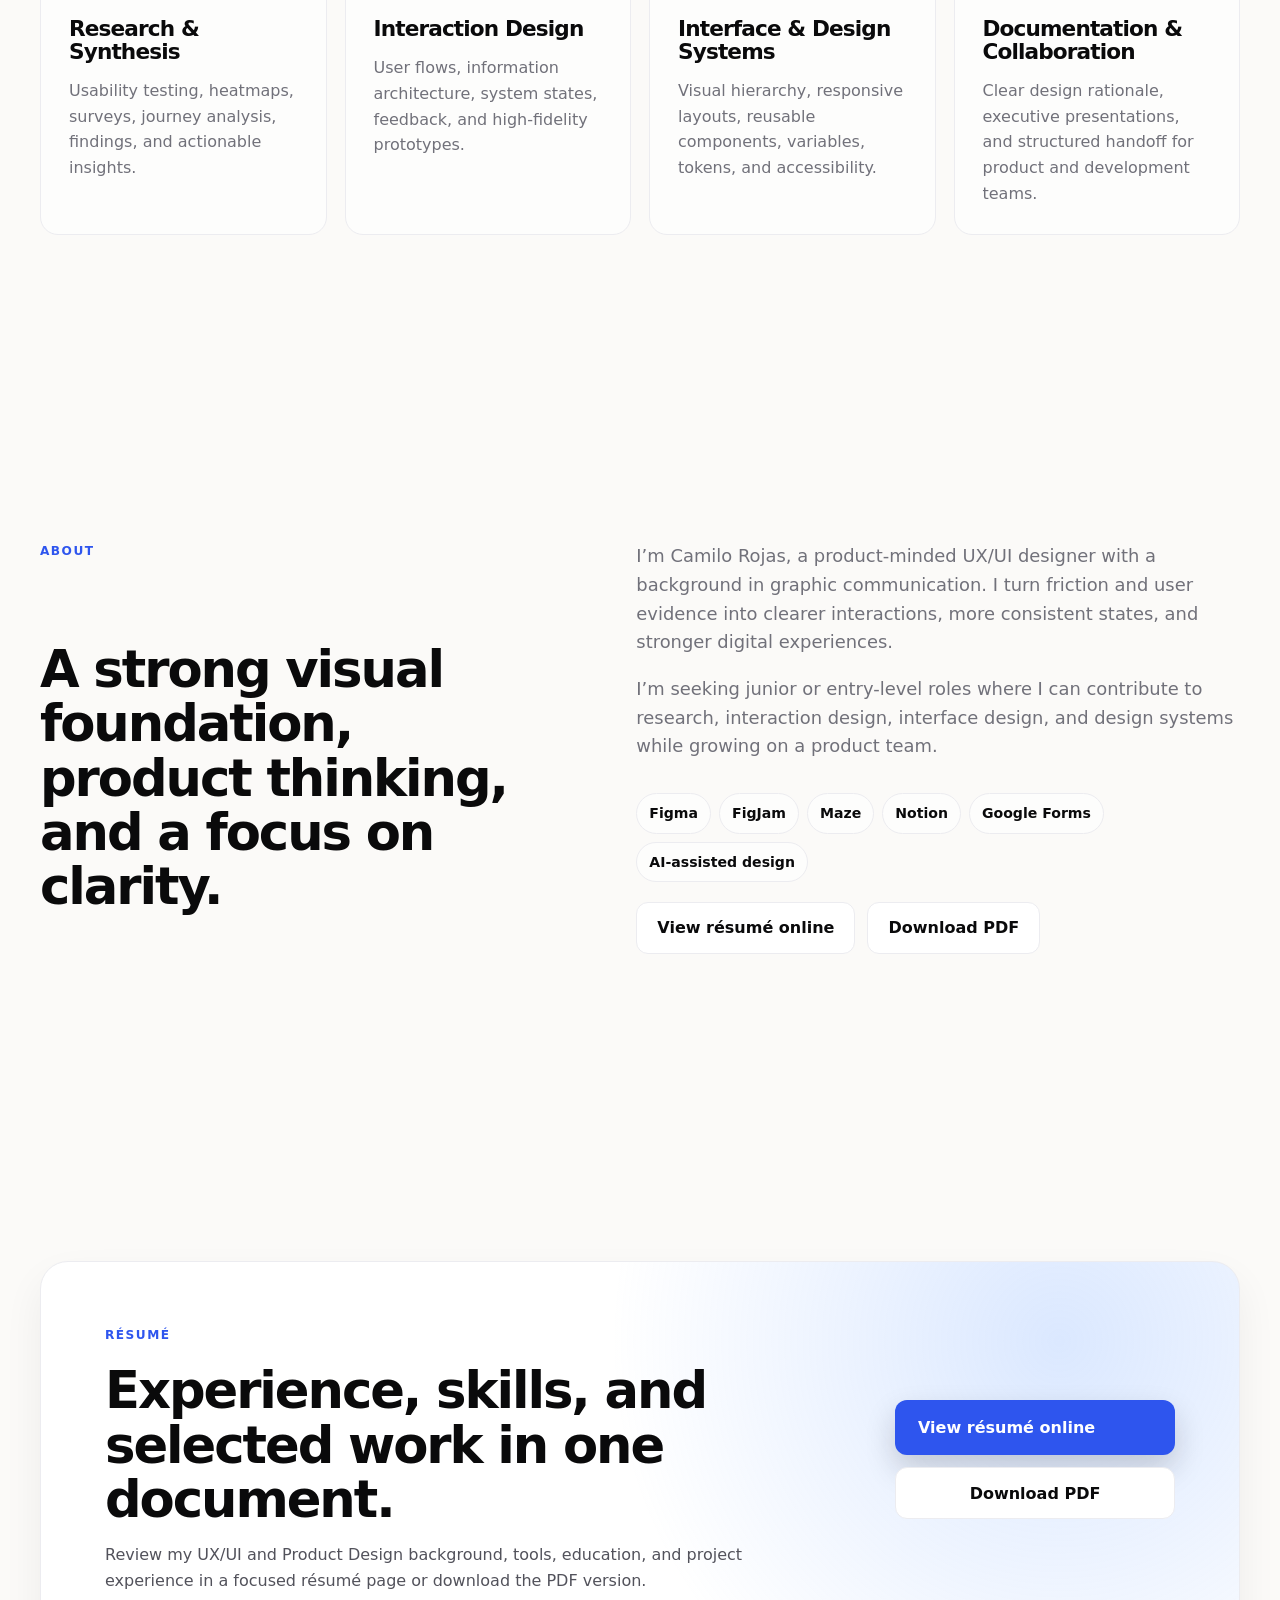
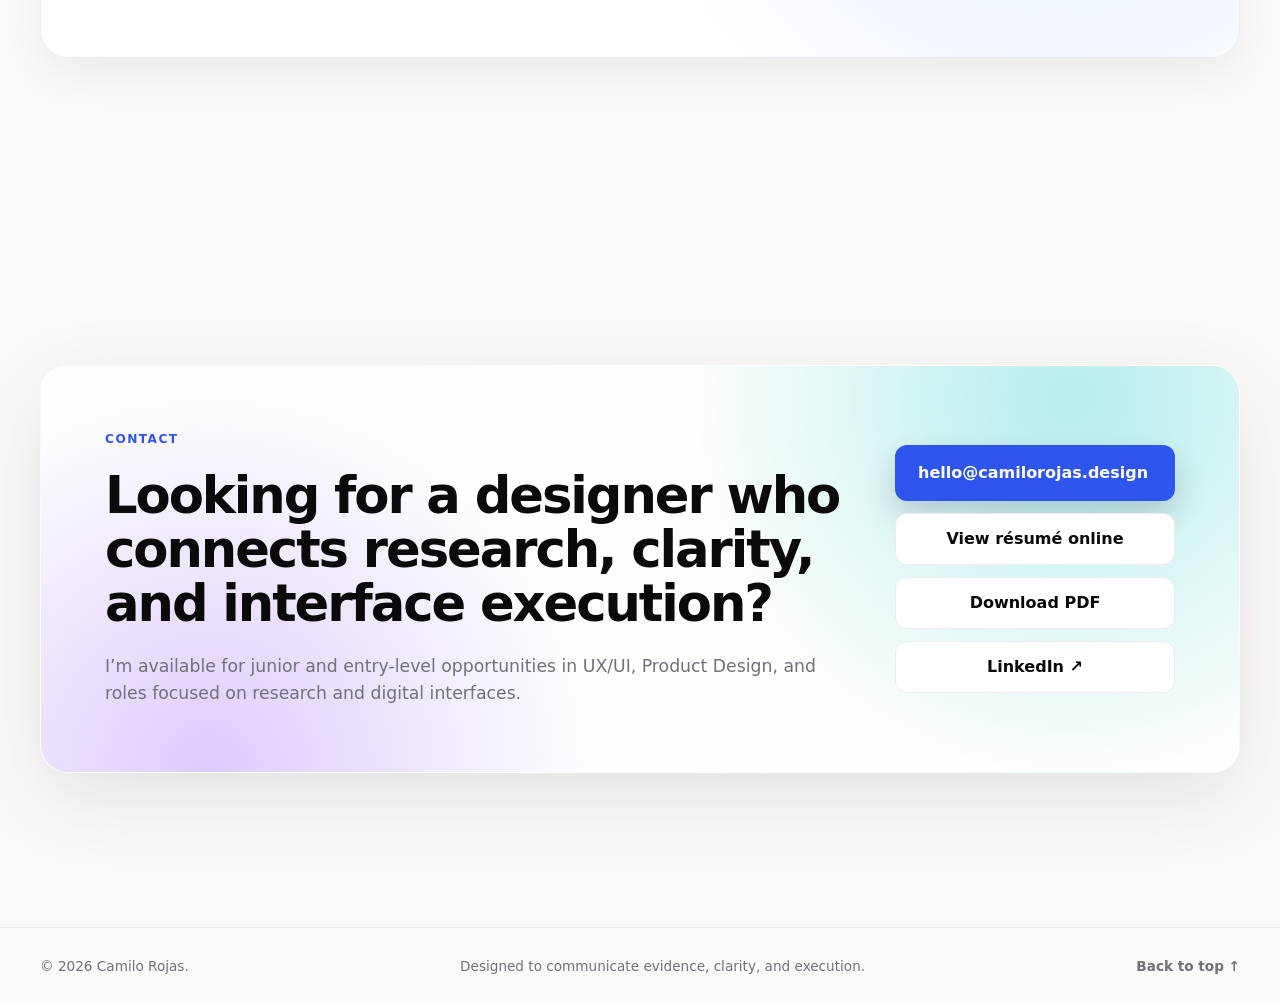
==== commit f8e7ecdc: "Add Google Tag Manager container Analytics setup" ====
--- a/index.html
+++ b/index.html
@@ -1,6 +1,15 @@
 <!doctype html>
 <html lang="en">
 <head>
+  <!-- Google Tag Manager -->
+  <script>
+    (function(w,d,s,l,i){w[l]=w[l]||[];w[l].push({'gtm.start':
+    new Date().getTime(),event:'gtm.js'});var f=d.getElementsByTagName(s)[0],
+    j=d.createElement(s),dl=l!='dataLayer'?'&l='+l:'';j.async=true;j.src=
+    'https://www.googletagmanager.com/gtm.js?id='+i+dl;f.parentNode.insertBefore(j,f);
+    })(window,document,'script','dataLayer','GTM-NS6PZJFH');
+  </script>
+  <!-- End Google Tag Manager -->
   <meta charset="utf-8">
   <meta name="viewport" content="width=device-width, initial-scale=1">
   <title>Camilo Rojas — UX/UI & Product Designer</title>
@@ -17,6 +26,16 @@
   <script src="/script.js" defer></script>
 </head>
 <body>
+  <!-- Google Tag Manager (noscript) -->
+  <noscript>
+    <iframe
+      src="https://www.googletagmanager.com/ns.html?id=GTM-NS6PZJFH"
+      height="0"
+      width="0"
+      style="display:none;visibility:hidden">
+    </iframe>
+  </noscript>
+  <!-- End Google Tag Manager (noscript) -->
   <a class="skip" href="#main">Skip to content</a>
 
   <header class="header" data-header>
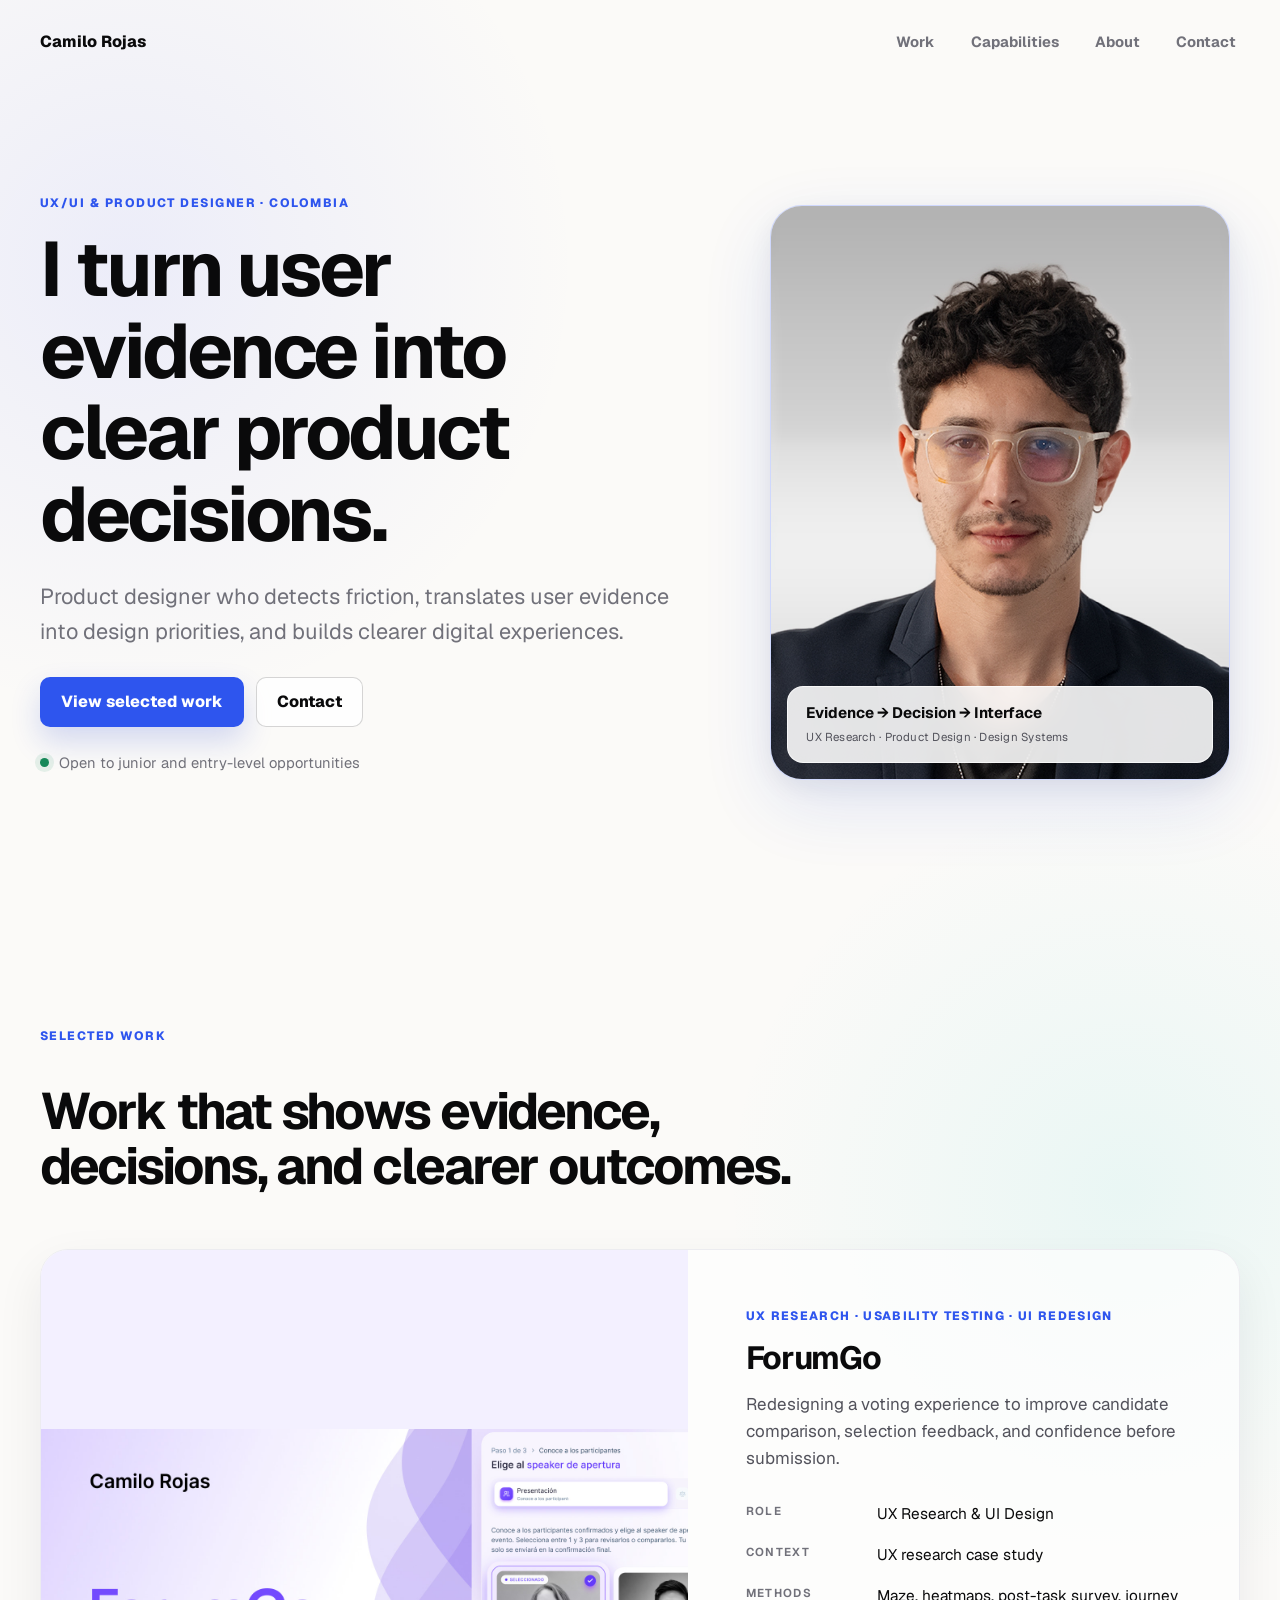
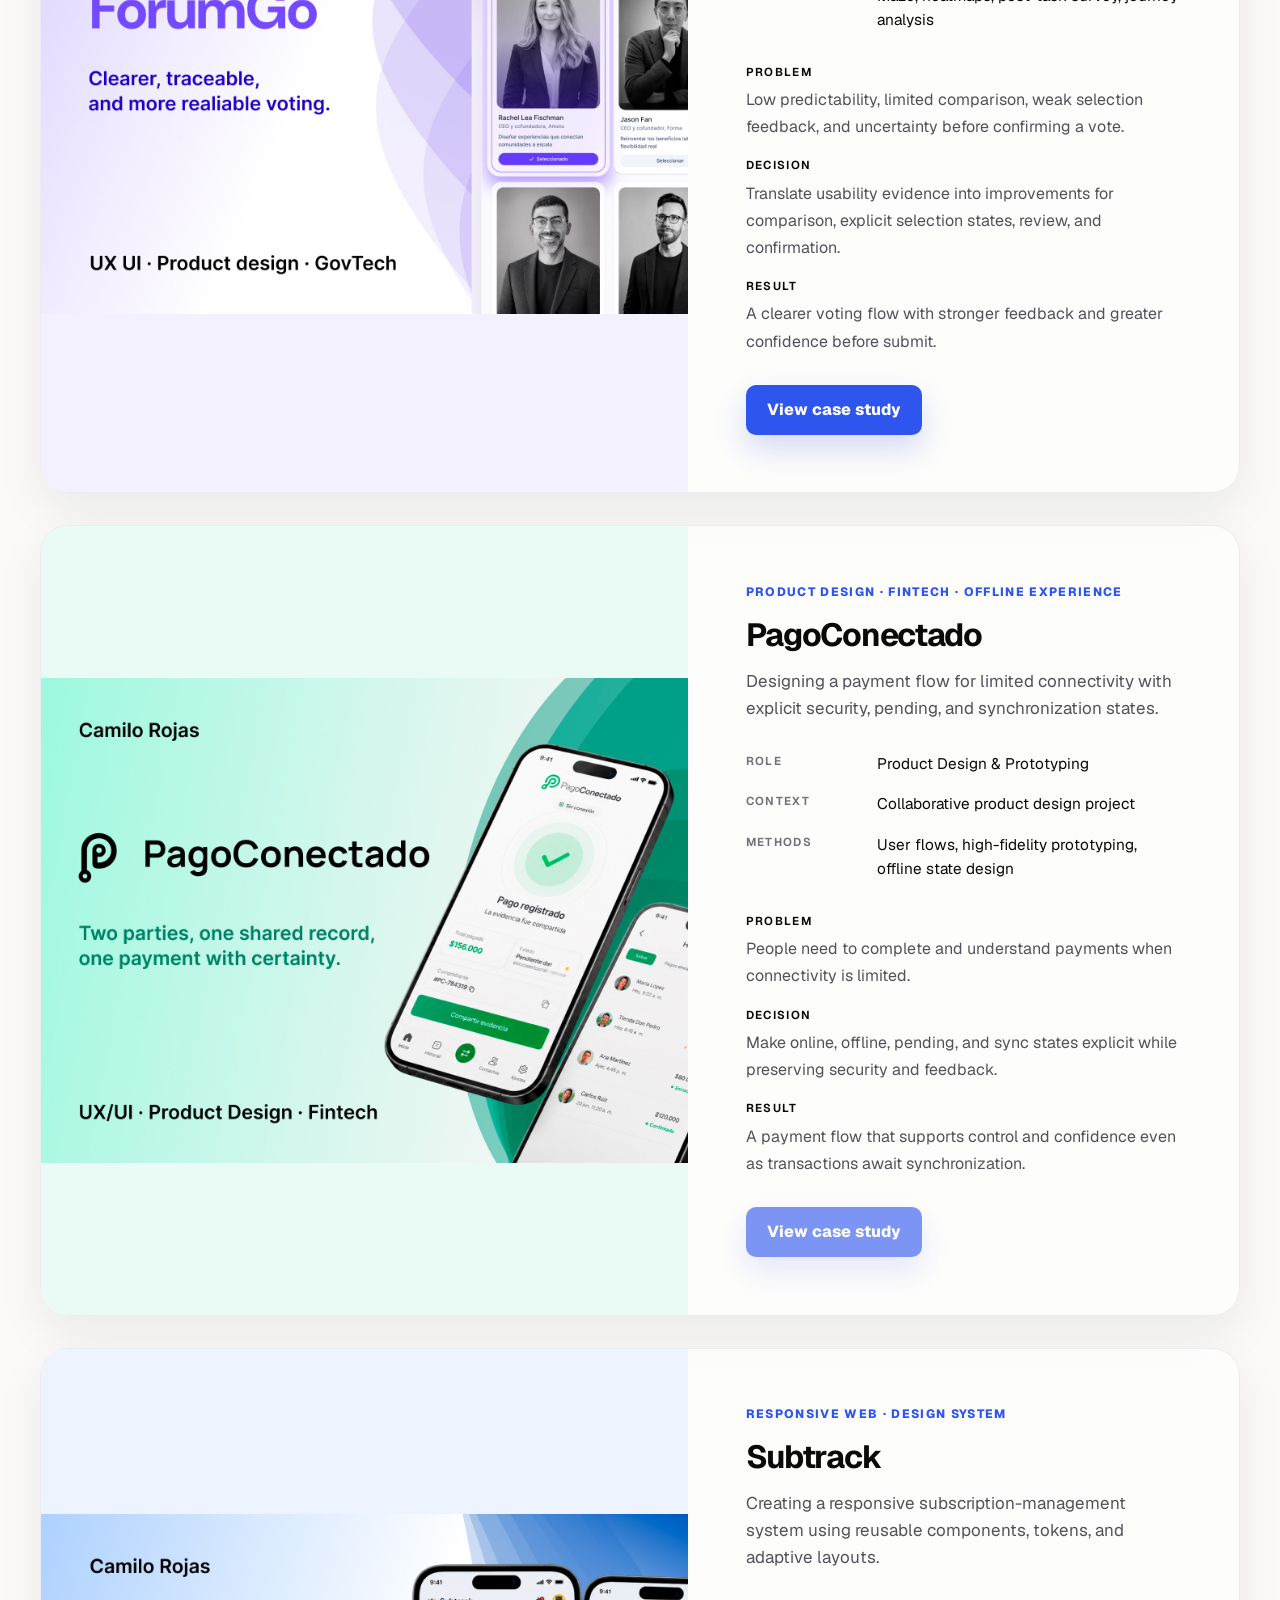
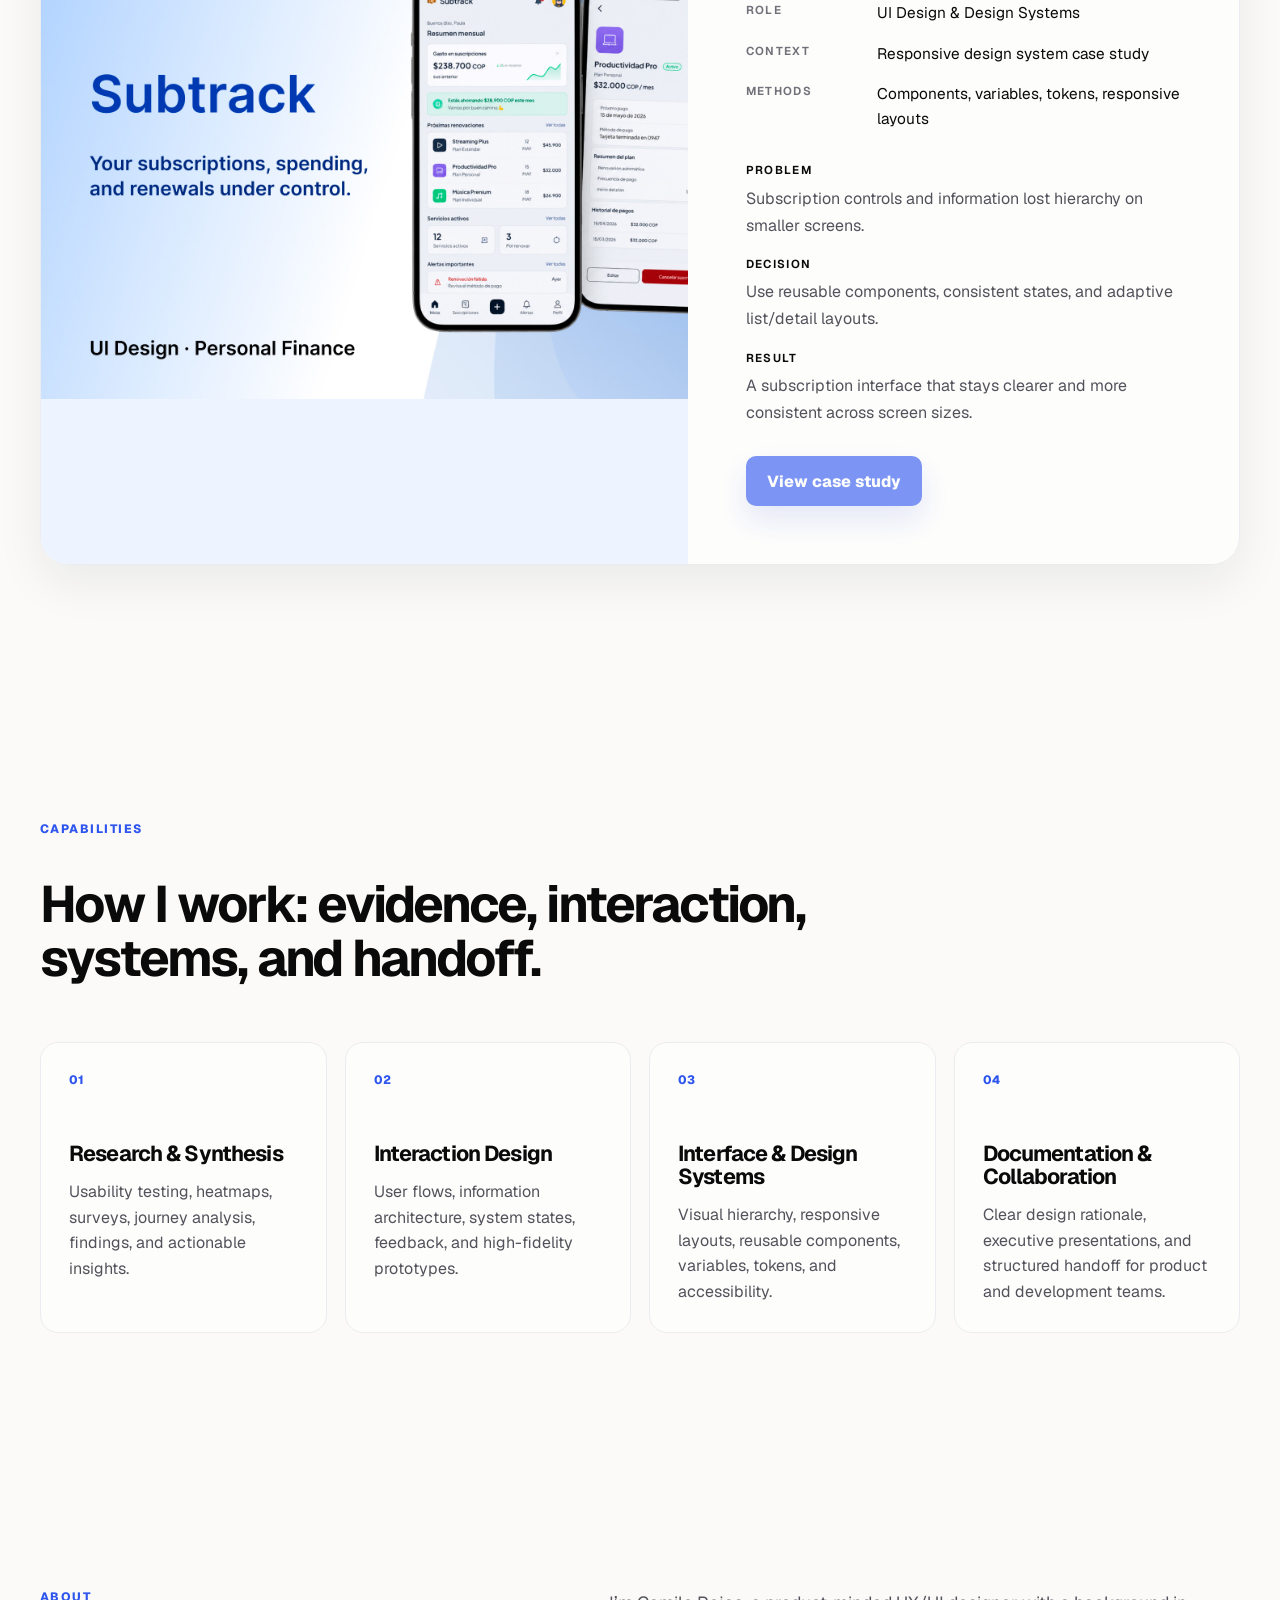
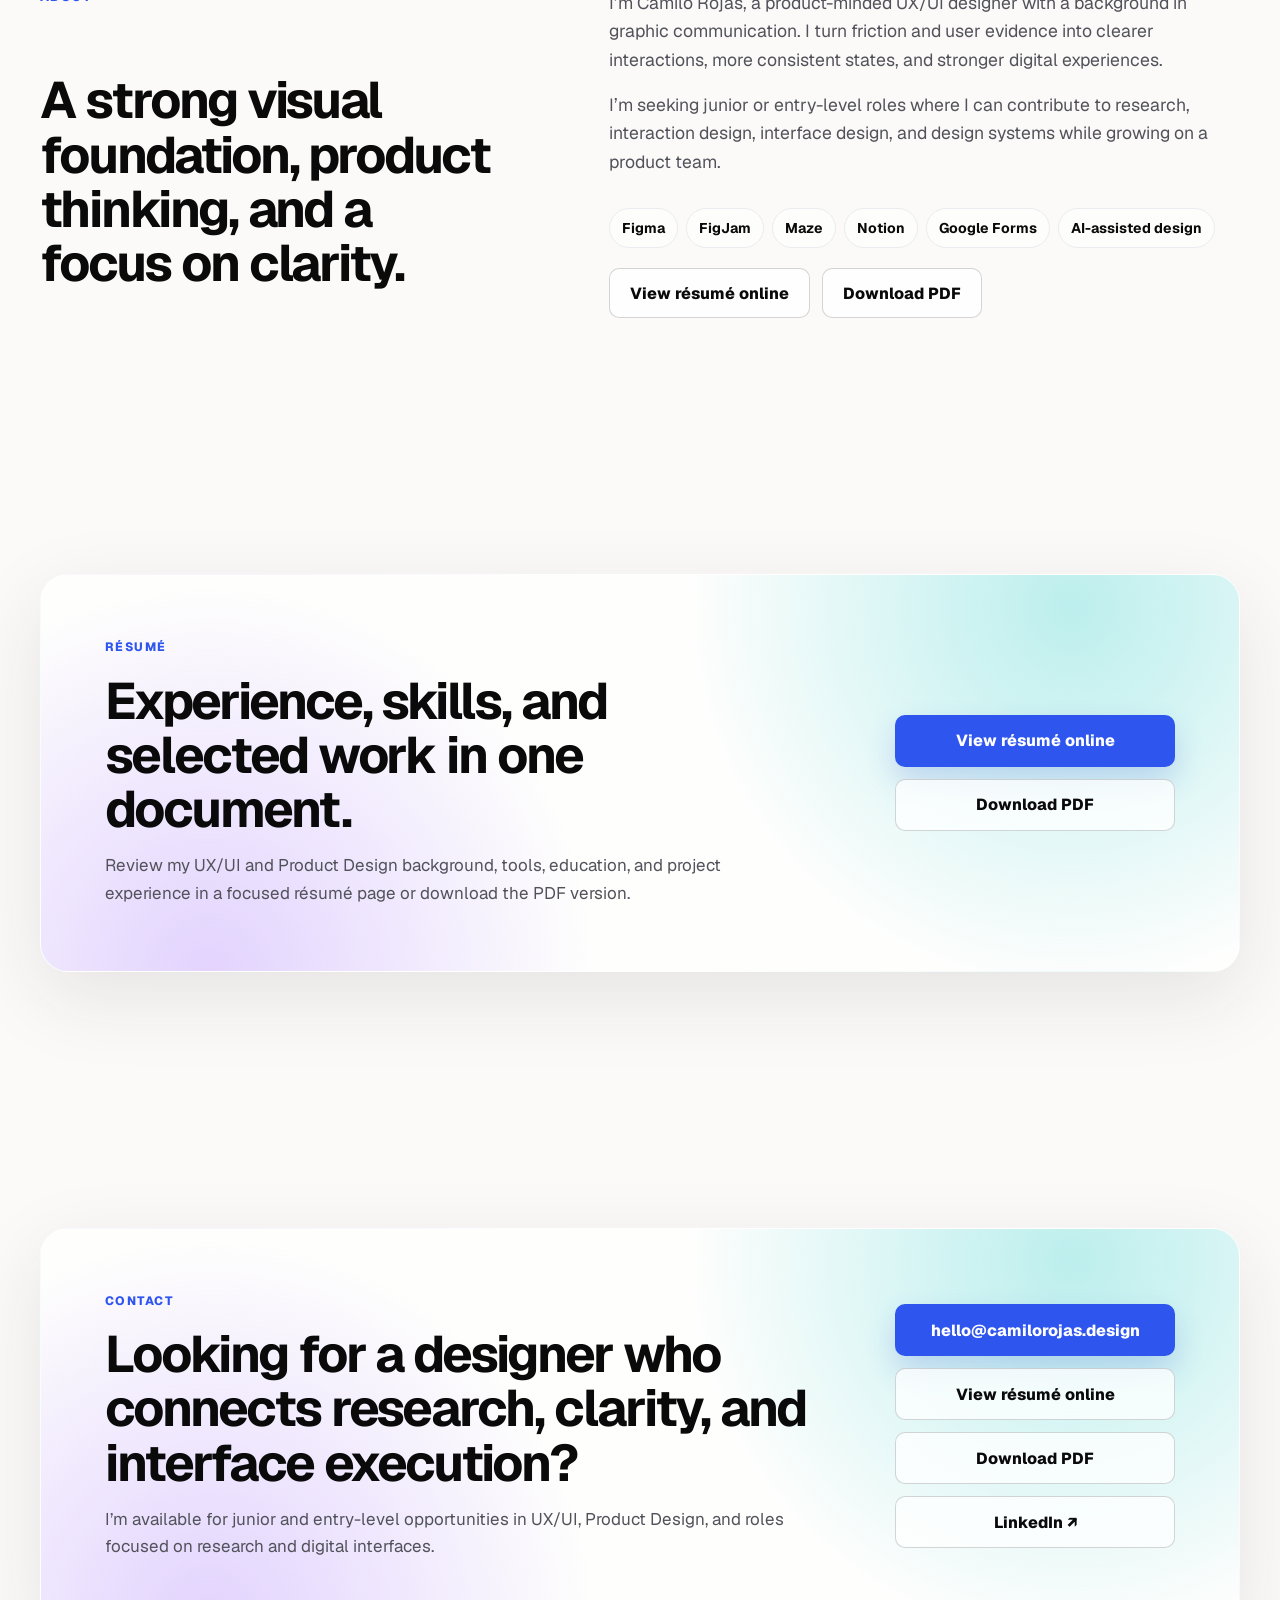
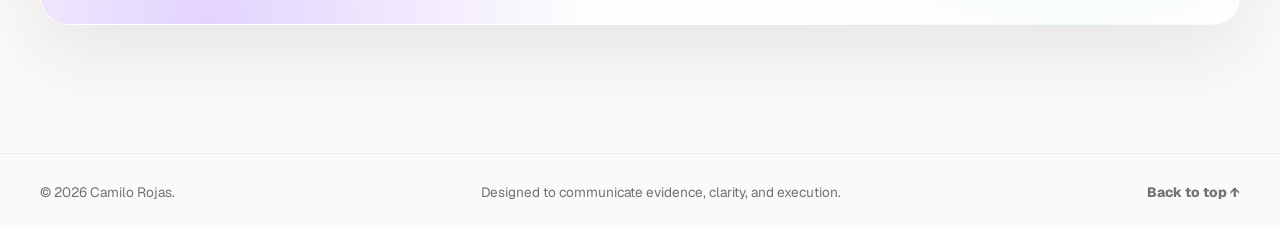
==== commit c4da6bbf: "Fix portfolio layout, fonts, and project covers Restore responsive layout stability, self-host Geist" ====
--- a/index.html
+++ b/index.html
@@ -22,6 +22,7 @@
   <meta property="og:url" content="https://camilorojas.design/">
   <meta property="og:image" content="https://camilorojas.design/assets/images/og-image.png">
   <meta name="twitter:card" content="summary_large_image">
+  <link rel="preload" href="/assets/fonts/Geist-Variable.woff2" as="font" type="font/woff2" crossorigin>
   <link rel="stylesheet" href="/styles.css">
   <script src="/script.js" defer></script>
 </head>
@@ -69,8 +70,8 @@
     <img
       src="/assets/images/profile/camilo-rojas-profile.webp"
       alt="Camilo Rojas, UX/UI and Product Designer"
-      width="1200"
-      height="1500"
+      width="720"
+      height="1080"
       loading="eager"
       decoding="async"
     >
@@ -93,7 +94,7 @@
         <article class="project reveal">
           <div class="cover project-cover forumgo" aria-hidden="true">
             <img
-              src="/assets/images/forumgo/forumgo-selection-cover.webp"
+              src="/assets/images/forumgo/forumgo-cover.webp"
               alt=""
               width="1600"
               height="1200"
@@ -123,7 +124,7 @@
         <article class="project reveal">
           <div class="cover project-cover pago" aria-hidden="true">
             <img
-              src="/assets/images/pagoconectado/pagoconectado-transaction.webp"
+              src="/assets/images/pagoconectado/pagoconectado-cover.webp"
               alt=""
               width="1600"
               height="1200"
@@ -154,7 +155,7 @@
         <article class="project reveal">
           <div class="cover project-cover subtrack" aria-hidden="true">
             <img
-              src="/assets/images/subtrack/subtrack-dashboard.webp"
+              src="/assets/images/subtrack/subtrack-cover.webp"
               alt=""
               width="1600"
               height="1200"
--- a/styles.css
+++ b/styles.css
@@ -1,392 +1,342 @@
-
-/* Navigation focus states and accessibility */
-.brand:focus,.navlinks a:focus,.menu:focus{outline:3px solid rgba(46,85,238,.14);outline-offset:4px;border-radius:8px}
-.navlinks a{padding:6px 4px;border-radius:8px}
-
-/* Desktop navigation layout adjustments */
-@media(min-width:1281px){.navlinks{gap:34px}.brand{font-size:1.02rem}.nav{min-height:72px}}
-
-/* Prevent horizontal overflow from subtle transforms */
-body{overflow-x:hidden}
-:root{
-  /* Design tokens - cobalt palette */
-  --color-cobalt-deep: #1B3FCC;
-  --color-cobalt-core: #2E55EE;
-  --color-cobalt-light: #7EADFF;
-  --color-cobalt-mist: #EEF2FF;
-
-  /* Semantic surface / text */
-  --color-canvas: #FBFAF8; /* warm white */
-  --color-surface: #FFFFFF;
-  --color-text-primary: #0A0A0B;
-  --color-text-strong: #27272A;
-  --color-text-secondary: #52525B;
-  --color-text-muted: #71717A;
-  --color-border: #ECECF0;
-
-  /* Radii & shadows */
+@font-face {
+  font-family: "Geist";
+  src: url("/assets/fonts/Geist-Variable.woff2") format("woff2");
+  font-style: normal;
+  font-weight: 100 900;
+  font-display: swap;
+}
+
+@font-face {
+  font-family: "Geist";
+  src: url("/assets/fonts/Geist-Italic-Variable.woff2") format("woff2");
+  font-style: italic;
+  font-weight: 100 900;
+  font-display: swap;
+}
+
+:root {
+  color-scheme: light;
+
+  --color-cobalt-deep: #1b3fcc;
+  --color-cobalt-core: #2e55ee;
+  --color-cobalt-light: #7eadff;
+  --color-cobalt-mist: #eef2ff;
+
+  --color-canvas: #fbfaf8;
+  --color-surface: #ffffff;
+  --color-text-primary: #0a0a0b;
+  --color-text-strong: #27272a;
+  --color-text-secondary: #52525b;
+  --color-text-muted: #71717a;
+  --color-border: #ececf0;
+  --color-success: #168858;
+
   --radius-sm: 10px;
   --radius-md: 18px;
   --radius-lg: 28px;
-  --shadow-card: 0 18px 40px rgba(20,24,40,0.06);
-
-  /* Layout */
+  --shadow-card: 0 18px 48px rgb(20 24 40 / 7%);
+
   --container-width: 1200px;
-
-  /* Fonts - prefer Geist where available */
-  --font-sans: Geist, system-ui, -apple-system, "Segoe UI", Roboto, "Helvetica Neue", Arial, sans-serif;
-  --font-mono: "Geist Mono", ui-monospace, SFMono-Regular, Menlo, Monaco, "Roboto Mono", monospace;
-
-  /* small helpers */
-  --max:1200px;
-  /* legacy aliases for existing rules (mapped to new tokens) */
+  --header-offset: 92px;
+
+  --font-sans: "Geist", system-ui, -apple-system, "Segoe UI", Roboto,
+    "Helvetica Neue", Arial, sans-serif;
+  --font-mono: ui-monospace, SFMono-Regular, Menlo, Monaco, Consolas,
+    "Liberation Mono", "Courier New", monospace;
+
+  /* Compatibility aliases used by the existing HTML and page styles. */
   --bg: var(--color-canvas);
   --text: var(--color-text-primary);
   --muted: var(--color-text-muted);
   --line: var(--color-border);
   --blue2: var(--color-cobalt-core);
+  --green: var(--color-success);
   --font: var(--font-sans);
-}
-*{box-sizing:border-box}html{scroll-behavior:smooth;scroll-padding-top:92px}body{margin:0;min-width:320px;background:radial-gradient(circle at 10% 4%,rgba(102,118,255,.1),transparent 28rem),radial-gradient(circle at 88% 18%,rgba(79,215,210,.1),transparent 25rem),var(--bg);color:var(--text);font:16px/1.6 var(--font);-webkit-font-smoothing:antialiased}a{color:inherit}.shell{width:min(calc(100% - 40px),var(--max));margin:auto}.skip{position:fixed;z-index:999;top:10px;left:10px;padding:10px 14px;transform:translateY(-150%);border-radius:10px;background:var(--text);color:white;font-weight:700}.skip:focus{transform:none}.header{position:sticky;z-index:100;top:0;padding:12px 0;transition:.2s}.header.scrolled{background:rgba(247,247,243,.84);box-shadow:0 1px var(--line);backdrop-filter:blur(18px)}.nav{display:flex;min-height:60px;align-items:center;justify-content:space-between}.brand{display:flex;align-items:center;gap:10px;font-weight:800;text-decoration:none}.brand span{display:grid;width:38px;height:38px;place-items:center;border:1px solid var(--line);border-radius:12px;background:#fff;font-size:.78rem}.navlinks{display:flex;gap:28px}.navlinks a{color:var(--muted);font-size:.92rem;font-weight:700;text-decoration:none}.navlinks a:hover{color:var(--text)}.menu{display:none;padding:10px 13px;border:1px solid var(--line);border-radius:12px;background:white;font:700 .9rem var(--font)}h1,h2,h3,p{margin-top:0}h1,h2,h3{letter-spacing:-.04em;line-height:1.06}h1{max-width:760px;margin-bottom:24px;font-size:clamp(3rem,6vw,5.8rem)}h2{max-width:780px;margin:0;font-size:clamp(2.25rem,4vw,4.1rem)}h3{font-size:clamp(1.7rem,2.5vw,2.5rem)}.eyebrow{margin-bottom:18px;color:var(--blue2);font-size:.76rem;font-weight:850;letter-spacing:.12em;text-transform:uppercase}.hero{display:grid;min-height:calc(100vh - 84px);padding:clamp(60px,8vw,95px) 0;align-items:center;gap:44px;grid-template-columns:1.2fr .8fr}.lead{max-width:710px;margin-bottom:28px;color:var(--muted);font-size:clamp(1.14rem,1.7vw,1.42rem)}.actions,.contact-actions{display:flex;flex-wrap:wrap;gap:12px}.btn{display:inline-flex;min-height:50px;padding:0 20px;align-items:center;justify-content:center;border:1px solid transparent;border-radius:var(--r1);font-weight:800;text-decoration:none;transition:.16s}.btn:hover{transform:translateY(-2px)}.primary{background:var(--text);color:#fff;box-shadow:0 14px 30px rgba(24,24,27,.18)}.secondary{border-color:rgba(24,24,27,.22);background:rgba(255,255,255,.7)}.status{display:flex;margin-top:24px;align-items:center;gap:10px;color:var(--muted);font-size:.92rem}.status i{width:9px;height:9px;border-radius:50%;background:var(--green);box-shadow:0 0 0 5px rgba(22,136,88,.1)}.hero-art{position:relative;min-height:500px}.orb{position:absolute;border-radius:50%}.orb.a{top:0;right:0;width:290px;height:290px;background:radial-gradient(circle at 30% 28%,#fff,rgba(168,121,255,.55) 34%,rgba(100,118,255,.6) 65%,rgba(79,215,210,.3));box-shadow:0 45px 110px rgba(100,118,255,.22)}.orb.b{bottom:10px;left:0;width:210px;height:210px;background:radial-gradient(circle at 32% 28%,#fff,rgba(255,128,117,.52) 40%,rgba(201,238,117,.5));box-shadow:0 38px 90px rgba(255,128,117,.18)}.glass{position:absolute;z-index:2;top:95px;right:0;width:min(100%,490px);overflow:hidden;border:1px solid rgba(255,255,255,.8);border-radius:28px;background:rgba(255,255,255,.68);box-shadow:0 26px 80px rgba(35,36,46,.13);backdrop-filter:blur(22px)}.bar{display:flex;height:42px;padding:0 15px;align-items:center;gap:6px;border-bottom:1px solid var(--line)}.bar i{width:8px;height:8px;border-radius:50%;background:rgba(24,24,27,.24)}.ui{display:grid;min-height:315px;grid-template-columns:105px 1fr}.ui aside{padding:22px 14px;border-right:1px solid var(--line)}.ui aside b{display:block;height:30px;margin-bottom:10px;border-radius:10px;background:rgba(24,24,27,.08)}.ui>div{padding:28px}.ui span,.ui strong,.ui section{display:block;border-radius:10px;background:rgba(24,24,27,.09)}.ui span{width:28%;height:7px}.ui strong{width:64%;height:18px;margin:13px 0 26px}.ui section{height:112px;margin-top:12px}.ui section:first-of-type{background:linear-gradient(135deg,rgba(56,87,255,.38),rgba(79,215,210,.28))}.block{padding:clamp(90px,12vw,155px) 0}.section-title{display:grid;margin-bottom:54px;gap:22px}.projects{display:grid;gap:32px}.project{display:grid;overflow:hidden;border:1px solid var(--line);border-radius:var(--r3);background:rgba(255,255,255,.62);box-shadow:0 18px 50px rgba(35,36,46,.06);grid-template-columns:1.05fr .95fr;min-height:540px}.cover{position:relative;display:grid;min-height:540px;overflow:hidden;place-items:center}.copy{display:flex;padding:clamp(32px,5vw,66px);flex-direction:column;justify-content:space-between;gap:34px}.project-category{margin-bottom:16px;color:var(--color-cobalt-core);font-size:.78rem;font-weight:800;letter-spacing:.12em;text-transform:uppercase}.copy h3{margin-bottom:16px}.summary{color:var(--muted);font-size:1.08rem;max-width:56ch}.project-meta,.project-outcome{display:grid;gap:18px}.meta-row{display:grid;grid-template-columns:minmax(110px,1fr) 1.5fr;gap:16px;align-items:flex-start}.meta-row .label{color:var(--color-text-secondary);font-family:var(--font-mono);font-size:.82rem;letter-spacing:.18em;text-transform:uppercase}.meta-row span:last-child{color:var(--color-text-primary);font-size:.98rem;line-height:1.65}.project-outcome p{margin:0;color:var(--color-text-secondary);line-height:1.75}.project-outcome .label{display:block;margin-bottom:8px;color:var(--color-text-primary);font-family:var(--font-mono);font-size:.82rem;letter-spacing:.18em;text-transform:uppercase}.copy button{min-height:50px;padding:14px 22px;border:none;width:max-content}.btn-disabled{opacity:.96;cursor:not-allowed;pointer-events:none}.forumgo{background:linear-gradient(145deg,#735dff,#3931a5 60%,#21185f)}.browser{width:82%;overflow:hidden;border-radius:22px;background:#fff;box-shadow:0 35px 85px rgba(20,12,80,.35);transform:rotate(-2deg)}.dots{height:40px;padding:8px 14px;border-bottom:1px solid var(--line);color:#aaa}.cards{display:grid;padding:24px;gap:12px;grid-template-columns:repeat(3,1fr)}.cards i{aspect-ratio:3/4;border:1px solid var(--line);border-radius:14px;background:linear-gradient(#dcd8f5 72%,#fff 72%)}.cards i:first-child{box-shadow:0 0 0 3px rgba(115,93,255,.35)}.pago{background:linear-gradient(145deg,#ffb23d,#f06c3e 58%,#ad2c43)}.phone{position:absolute;width:190px;min-height:390px;padding:22px 16px;border:7px solid #151519;border-radius:32px;background:#fff;box-shadow:0 35px 80px rgba(90,23,15,.32)}.phone.one{left:19%;transform:rotate(-7deg)}.phone.two{right:17%;transform:translateY(35px) rotate(7deg)}.phone i,.phone b,.phone span{display:block;border-radius:14px}.phone i{width:45%;height:8px;background:#ddd}.phone b{height:105px;margin:24px 0 18px;background:linear-gradient(135deg,#24265e,#3857ff)}.phone span{height:42px;margin-top:10px;background:#eef0f4}.phone.two b{height:76px;margin-top:50px;border-radius:50%;background:linear-gradient(135deg,#ffb23d,#f06c3e)}.subtrack{background:linear-gradient(145deg,#8fe4cc,#3cae9b 55%,#176b72)}.dashboard{display:grid;width:88%;min-height:410px;overflow:hidden;border-radius:24px;background:#fff;box-shadow:0 35px 80px rgba(13,79,72,.3);grid-template-columns:86px 1fr;transform:rotate(1.5deg)}.dashboard aside{background:#152c32}.dashboard main{padding:26px}.dashboard main i,.dashboard main section{display:block;border-radius:12px;background:#eef4f3}.dashboard main i{width:45%;height:18px;margin-bottom:28px}.dashboard main section{height:76px;margin-top:13px}.dashboard main section:first-of-type{background:linear-gradient(135deg,#8fe4cc,#d9f6ed)}.skills{display:grid;gap:18px;grid-template-columns:repeat(4,1fr)}.skills article{min-height:285px;padding:28px;border:1px solid var(--line);border-radius:var(--r2);background:rgba(255,255,255,.62)}.skills span{display:block;margin-bottom:64px;color:var(--blue2);font-size:.76rem;font-weight:850}.skills h3{margin-bottom:14px;font-size:1.35rem}.skills p{margin:0;color:var(--muted)}.about{display:grid;gap:clamp(46px,8vw,115px);grid-template-columns:.9fr 1.1fr}.about .section-title{margin:0}.about-copy{max-width:680px}.about-copy>p{color:var(--muted);font-size:1.12rem}.tags{display:flex;margin-top:32px;flex-wrap:wrap;gap:8px}.tags span{padding:8px 12px;border:1px solid var(--line);border-radius:99px;background:rgba(255,255,255,.65);font-size:.88rem;font-weight:700}.contact{display:grid;padding:clamp(40px,5vw,64px);border:1px solid rgba(255,255,255,.7);border-radius:var(--r3);background:radial-gradient(circle at 86% 8%,rgba(79,215,210,.42),transparent 24rem),radial-gradient(circle at 14% 100%,rgba(168,121,255,.38),transparent 24rem),rgba(255,255,255,.68);box-shadow:0 25px 80px rgba(35,36,46,.11);gap:32px;grid-template-columns:1fr minmax(240px,280px);align-items:center}.contact h2{margin-bottom:22px}.contact p:not(.eyebrow){color:var(--muted);font-size:1.08rem;margin:0}.contact-actions{display:grid;gap:12px;width:100%;max-width:280px;justify-self:end}.contact-actions .btn{width:100%;min-height:52px;padding:0 24px;justify-content:center;white-space:nowrap;border-radius:18px}.contact-actions .btn:hover{transform:none}footer{padding:28px 0 24px;border-top:1px solid var(--line)}.foot{display:flex;align-items:center;justify-content:space-between;gap:18px;color:var(--muted);font-size:.85rem;flex-wrap:wrap}.foot p{margin:0}.foot a{font-weight:800;text-decoration:none}.reveal{opacity:0;transform:translateY(18px);transition:.5s}.reveal.show{opacity:1;transform:none}a:focus-visible,button:focus-visible{outline:3px solid #0b57d0;outline-offset:4px}
-@media(max-width:1000px){.hero,.project,.about{grid-template-columns:1fr}.hero{min-height:auto}.hero-art{min-height:460px}.project{grid-template-columns:1fr}.cover{min-height:460px}.copy{padding:36px 28px;gap:28px}.project-meta,.project-outcome{gap:16px}.project-category{font-size:.74rem}.summary{font-size:1.02rem}.skills{grid-template-columns:repeat(2,1fr)}}
-@media(min-width:1280px){.projects{gap:36px}.project{grid-template-columns:1.08fr .92fr;min-height:560px}.cover{min-height:560px}.copy{padding:clamp(34px,4vw,72px);gap:36px}}@media(min-width:1440px){.project{grid-template-columns:1.1fr .9fr}.project{min-height:580px}.cover{min-height:580px}.copy{padding:clamp(36px,4vw,80px)}}@media(max-width:1024px){.project{grid-template-columns:1fr}.cover{min-height:480px}.copy{padding:34px 26px;gap:24px}.project-meta,.project-outcome{gap:14px}}@media(max-width:768px){.project{grid-template-columns:1fr}.cover{min-height:380px}.copy{padding:28px 20px;gap:22px}.project-category{font-size:.72rem}.meta-row{grid-template-columns:1fr}.project-outcome .label{font-size:.78rem}.project-outcome p{font-size:.97rem}.contact{grid-template-columns:1fr;padding:clamp(24px,4vw,40px);gap:32px}.contact-actions{justify-self:auto;max-width:none}.contact-actions .btn{width:100%}}@media(max-width:420px){.shell{width:min(calc(100% - 40px),var(--max))}.project{border-radius:24px}.copy{padding:24px 18px}.summary{font-size:1rem}.copy button{width:100%}}@media(max-width:360px){.hero{padding-top:40px;padding-bottom:40px}.copy{padding:22px 16px}.project-category{letter-spacing:.1em}}@media(max-width:740px){.menu{display:block}.navlinks{position:absolute;top:75px;right:20px;left:20px;display:none;padding:12px;border:1px solid var(--line);border-radius:18px;background:rgba(255,255,255,.96);box-shadow:0 20px 60px rgba(0,0,0,.12);flex-direction:column;gap:0}.navlinks.open{display:flex}.navlinks a{padding:11px}.hero{padding-top:50px}.hero-art{min-height:380px}.orb.a{width:225px;height:225px}.orb.b{width:160px;height:160px}.glass{top:65px}.ui{min-height:250px;grid-template-columns:82px 1fr}.ui>div{padding:20px}.cover{min-height:400px}.copy{padding:30px 24px 36px}.phone{width:150px;min-height:320px;padding:17px 12px;border-width:5px}.phone.one{left:10%}.phone.two{right:8%}.skills{grid-template-columns:1fr}.skills article{min-height:auto}.skills span{margin-bottom:38px}.foot{align-items:flex-start;flex-direction:column}}
-
-@media(max-width:740px){
-  .navlinks{position:fixed;top:72px;right:18px;left:18px;padding:14px;border-radius:14px;background:var(--color-surface);backdrop-filter:blur(8px);box-shadow:0 20px 60px rgba(12,18,40,.08)}
-  .navlinks.open{display:flex;flex-direction:column}
-  .navlinks a{padding:12px 14px;border-radius:10px}
-}
-@media(max-width:460px){
-  .actions,
-  .actions .btn{
-    width:100%;
-  }
-
-  .contact-actions,
-  .contact-actions .btn{
-    width:100%;
-    max-width:none;
-  }
-}@media(prefers-reduced-motion:reduce){html{scroll-behavior:auto}*,*::before,*::after{transition-duration:.01ms!important;animation-duration:.01ms!important}.reveal{opacity:1;transform:none}}
-
-/*
-  4. Hero
-*/
-.hero { align-items: center; }
-.hero-art { position: relative; display:flex;align-items:center;justify-content:center;min-height:520px }
-.hero-art .orb.a, .hero-art .orb.b { position:absolute;border-radius:50%;filter:blur(36px);opacity:.9 }
-.hero-art .orb.a { width:420px;height:420px;left:-80px;top:40px;background:linear-gradient(135deg,var(--color-cobalt-light),rgba(190,160,255,.06)); }
-.hero-art .orb.b { width:320px;height:320px;right:-40px;bottom:30px;background:linear-gradient(135deg,rgba(255,160,140,.12),rgba(126,173,255,.05)); }
-
-/* Selected Evidence Stack */
-.evidence-stack{position:relative;width:420px;display:grid;gap:22px;justify-items:end}
-.e-card{background:var(--color-surface);border-radius:var(--radius-md);padding:22px;box-shadow:var(--shadow-card);border:1px solid var(--color-border);width:320px;position:relative}
-.e-card.primary{transform:translateY(-8px) rotate(-2deg);z-index:30}
-.e-card.support.one{transform:translate(36px,28px) rotate(3deg);width:220px;z-index:20}
-.e-card.support.two{transform:translate(62px,68px) rotate(-1.5deg);width:180px;z-index:10}
-.label.mono{display:block;color:var(--color-cobalt-core);font-family:var(--font-mono);letter-spacing:.28em;font-size:.7rem}
-.mono.small{font-family:var(--font-mono);font-size:.9rem;color:var(--color-text-secondary)}
-
-/* Buttons and CTAs adjustments */
-.btn.primary{background:var(--color-cobalt-core);color:white;padding:14px 22px;border-radius:12px;text-decoration:none;display:inline-block}
-.btn.secondary{background:var(--color-surface);border:1px solid var(--color-border);padding:12px 20px;border-radius:12px;text-decoration:none}
-
-/* Accessibility helpers */
-.menu{min-width:44px;min-height:44px}
-
-/*
-  6. Responsive rules (additional tweaks)
-*/
-@media(max-width:1000px){.hero-art{min-height:420px}.evidence-stack{width:320px}.e-card{width:260px}}
-@media(max-width:740px){
-  .hero{
-    grid-template-columns:1fr;
-    gap:28px;
-  }
-
-  .hero-art{
-    order:2;
-    min-height:360px;
-  }
-}
-
-/* Responsive breakpoints for hero and evidence stack */
-@media(min-width:1280px){
-  .hero{grid-template-columns:1.1fr .9fr}
-  .evidence-stack{width:460px}
-  .e-card{width:340px}
-}
-@media(min-width:1440px){
-  .hero{grid-template-columns:1fr .95fr;padding-top:100px;padding-bottom:100px}
-  h1{font-size:clamp(3.6rem,6.4vw,7rem)}
-  .evidence-stack{width:520px}
-  .e-card{width:360px}
-}
-
-@media(max-width:1024px){
-  .evidence-stack{justify-items:center;width:360px}
-  .e-card{width:300px}
-}
-
-@media(max-width:768px){
-  /* mobile: move evidence stack below hero content and scale */
-  .hero{grid-template-columns:1fr;align-items:start}
-  .hero-art{order:2;display:flex;justify-content:center;padding-top:10px}
-  .evidence-stack{width:320px;gap:14px}
-  .e-card{width:280px;transform:none}
-  .e-card.support.one,.e-card.support.two{transform:none}
-}
-
-@media(max-width:420px){
-  .shell{width:min(calc(100% - 40px),var(--max))}
-  .evidence-stack{width:100%;gap:12px}
-  .e-card{width:100%;padding:16px}
-}
-
-@media(max-width:360px){
-  .hero{padding-top:40px;padding-bottom:40px}
-  .eyebrow{font-size:.64rem}
-  .hero .actions{gap:12px}
-}
-
-/*
-  7. Accessibility + reduced motion
-*/
-@media(prefers-reduced-motion:reduce){.evidence-stack,.orb.a,.orb.b{transition:none;animation:none}}
-/* =========================================================
-   VISUAL ASSETS V1 — HERO PLACEHOLDER + PROJECT COVERS
-   ========================================================= */
-
-:root {
   --r1: var(--radius-sm);
   --r2: var(--radius-md);
   --r3: var(--radius-lg);
-  --green: #168858;
-}
-
-/* Replace the floating evidence cards with one stable visual placeholder. */
-.hero-art {
-  isolation: isolate;
-  min-height: clamp(340px, 42vw, 520px);
-}
-
-.portfolio-window-placeholder {
-  position: relative;
-  z-index: 2;
-  width: min(100%, 440px);
+}
+
+*,
+*::before,
+*::after {
+  box-sizing: border-box;
+}
+
+html {
+  scroll-behavior: smooth;
+  scroll-padding-top: var(--header-offset);
+}
+
+body {
+  min-width: 320px;
   margin: 0;
-  overflow: hidden;
-  background: color-mix(in srgb, var(--color-surface) 88%, transparent);
-  border: 1px solid color-mix(in srgb, var(--color-cobalt-light) 28%, var(--color-border));
-  border-radius: clamp(22px, 2.5vw, 32px);
-  box-shadow: 0 28px 80px rgba(27, 63, 204, 0.13);
+  overflow-x: hidden;
+  background:
+    radial-gradient(circle at 10% 4%, rgb(102 118 255 / 10%), transparent 28rem),
+    radial-gradient(circle at 88% 18%, rgb(79 215 210 / 10%), transparent 25rem),
+    var(--color-canvas);
+  color: var(--color-text-primary);
+  font-family: var(--font-sans);
+  font-size: 16px;
+  line-height: 1.6;
+  text-rendering: optimizeLegibility;
+  -webkit-font-smoothing: antialiased;
+}
+
+img,
+picture,
+svg {
+  display: block;
+  max-width: 100%;
+}
+
+button,
+input,
+textarea,
+select {
+  font: inherit;
+}
+
+a {
+  color: inherit;
+}
+
+h1,
+h2,
+h3,
+p,
+figure {
+  margin-top: 0;
+}
+
+h1,
+h2,
+h3 {
+  color: var(--color-text-primary);
+  line-height: 1.06;
+  letter-spacing: -0.04em;
+}
+
+h1 {
+  max-width: 760px;
+  margin-bottom: 24px;
+  font-size: clamp(3rem, 6vw, 5.8rem);
+}
+
+h2 {
+  max-width: 780px;
+  margin: 0;
+  font-size: clamp(2.25rem, 4vw, 4.1rem);
+}
+
+h3 {
+  font-size: clamp(1.7rem, 2.5vw, 2.5rem);
+}
+
+.shell {
+  width: calc(100% - 40px);
+  max-width: var(--container-width);
+  margin-inline: auto;
+}
+
+.skip {
+  position: fixed;
+  z-index: 999;
+  top: 10px;
+  left: 10px;
+  padding: 10px 14px;
+  transform: translateY(-160%);
+  border-radius: var(--radius-sm);
+  background: var(--color-text-primary);
+  color: #ffffff;
+  font-weight: 700;
+  text-decoration: none;
+}
+
+.skip:focus {
+  transform: none;
+}
+
+/* Header and navigation */
+.header {
+  position: sticky;
+  z-index: 100;
+  top: 0;
+  padding-block: 12px;
+  transition: background-color 180ms ease, box-shadow 180ms ease;
+}
+
+.header.scrolled {
+  background: rgb(251 250 248 / 88%);
+  box-shadow: 0 1px var(--color-border);
   backdrop-filter: blur(18px);
 }
 
-.portfolio-window-bar {
+.nav {
   display: flex;
-  height: 46px;
+  min-height: 60px;
   align-items: center;
-  gap: 8px;
-  padding: 0 18px;
-  background: rgba(255, 255, 255, 0.72);
-  border-bottom: 1px solid var(--color-border);
-}
-
-.portfolio-window-bar span {
-  width: 9px;
-  height: 9px;
-  border-radius: 999px;
-  background: color-mix(in srgb, var(--color-cobalt-core) 22%, var(--color-border));
-}
-
-.portfolio-window-media {
-  display: grid;
-  min-height: clamp(280px, 36vw, 420px);
-  place-items: center;
-  align-content: center;
-  gap: 0.75rem;
-  padding: clamp(2rem, 4vw, 3rem);
-  text-align: center;
-  background:
-    linear-gradient(135deg, rgba(255,255,255,0.86), rgba(255,255,255,0.5)),
-    radial-gradient(circle at 30% 20%, color-mix(in srgb, var(--color-cobalt-light) 32%, transparent), transparent 34%),
-    radial-gradient(circle at 78% 82%, color-mix(in srgb, var(--color-cobalt-mist) 88%, transparent), transparent 44%);
-}
-
-.portfolio-window-media::before {
-  content: "";
-  display: block;
-  width: min(70%, 260px);
-  aspect-ratio: 16 / 10;
-  margin-bottom: 0.25rem;
-  border: 1px dashed color-mix(in srgb, var(--color-cobalt-core) 34%, var(--color-border));
-  border-radius: 18px;
-  background: rgba(255,255,255,0.55);
-}
-
-.portfolio-window-media p {
-  margin: 0;
+  justify-content: space-between;
+  gap: 24px;
+}
+
+.brand {
+  display: inline-flex;
+  align-items: center;
+  color: var(--color-text-primary);
+  font-weight: 800;
+  text-decoration: none;
+}
+
+.navlinks {
+  display: flex;
+  align-items: center;
+  gap: 28px;
+}
+
+.navlinks a {
+  padding: 6px 4px;
+  border-radius: 8px;
   color: var(--color-text-muted);
-  font-size: 0.95rem;
-}
-
-/* Project cards use stable media containers so images cannot expand the card. */
-.project {
-  align-items: stretch;
-  min-height: 0;
-}
-
-.cover.project-cover {
-  position: relative;
-  display: block;
-  min-height: clamp(380px, 42vw, 580px);
-  overflow: hidden;
-  background: var(--color-cobalt-mist);
-  place-items: initial;
-}
-
-.cover.project-cover img {
-  position: absolute;
-  inset: 0;
-  display: block;
-  width: 100%;
-  height: 100%;
-  object-fit: cover;
-  object-position: center;
-}
-
-.cover.project-cover.forumgo img {
-  object-position: center;
-}
-
-.cover.project-cover.pago img {
-  object-position: 55% center;
-}
-
-.cover.project-cover.subtrack img {
-  object-position: center;
-}
-
-@media (max-width: 1024px) {
-  .cover.project-cover {
-    min-height: 0;
-    aspect-ratio: 16 / 10;
-  }
-}
-
-@media (max-width: 768px) {
-  .hero-art {
-    min-height: 0;
-    padding-top: 1.25rem;
-  }
-
-  .portfolio-window-placeholder {
-    width: min(100%, 420px);
-  }
-
-  .portfolio-window-media {
-    min-height: 260px;
-  }
-
-  .cover.project-cover {
-    aspect-ratio: 4 / 3;
-  }
-}
-
-@media (max-width: 420px) {
-  .portfolio-window-media {
-    min-height: 220px;
-    padding: 1.5rem;
-  }
-
-  .cover.project-cover {
-    aspect-ratio: 1 / 1;
-  }
-}
-
-
-/* =========================================================
-   INLINE ACTIONS
-   ========================================================= */
-
+  font-size: 0.92rem;
+  font-weight: 700;
+  text-decoration: none;
+}
+
+.navlinks a:hover {
+  color: var(--color-text-primary);
+}
+
+.menu {
+  display: none;
+  min-width: 44px;
+  min-height: 44px;
+  padding: 10px 13px;
+  border: 1px solid var(--color-border);
+  border-radius: 12px;
+  background: var(--color-surface);
+  color: var(--color-text-primary);
+  font-size: 0.9rem;
+  font-weight: 700;
+}
+
+.brand:focus-visible,
+.navlinks a:focus-visible,
+.menu:focus-visible,
+a:focus-visible,
+button:focus-visible {
+  outline: 3px solid rgb(46 85 238 / 24%);
+  outline-offset: 4px;
+}
+
+/* Shared text and actions */
+.eyebrow {
+  margin-bottom: 18px;
+  color: var(--color-cobalt-core);
+  font-size: 0.76rem;
+  font-weight: 800;
+  line-height: 1.35;
+  letter-spacing: 0.12em;
+  text-transform: uppercase;
+}
+
+.lead {
+  max-width: 710px;
+  margin-bottom: 28px;
+  color: var(--color-text-muted);
+  font-size: clamp(1.14rem, 1.7vw, 1.42rem);
+}
+
+.actions,
+.contact-actions,
 .inline-actions {
   display: flex;
   flex-wrap: wrap;
-  gap: 0.75rem;
-  margin-top: 1.25rem;
-}
-
-/* =========================================================
-   RÉSUMÉ SECTION
-   ========================================================= */
-
-.resume-panel {
-  display: grid;
-  grid-template-columns: minmax(0, 1fr) minmax(220px, 280px);
-  gap: clamp(2rem, 5vw, 4rem);
+  gap: 12px;
+}
+
+.inline-actions {
+  margin-top: 20px;
+}
+
+.btn {
+  display: inline-flex;
+  min-height: 50px;
   align-items: center;
-  padding: clamp(2rem, 5vw, 4rem);
-  background:
-    radial-gradient(circle at 85% 20%, color-mix(in srgb, var(--color-cobalt-light) 28%, transparent), transparent 42%),
-    var(--color-surface);
-  border: 1px solid var(--color-border);
-  border-radius: var(--radius-lg);
-  box-shadow: var(--shadow-card);
-}
-
-.resume-copy {
-  max-width: 640px;
-}
-
-.resume-copy h2 {
-  margin: 0.75rem 0 1rem;
-}
-
-.resume-copy p:last-child {
-  margin-bottom: 0;
-  color: var(--color-text-secondary);
-}
-
-.resume-actions {
-  display: grid;
-  gap: 0.75rem;
-}
-
-.resume-actions .btn {
-  width: 100%;
-  min-height: 52px;
-}
-
-@media (max-width: 768px) {
-  .inline-actions {
-    display: grid;
-  }
-
-  .resume-panel {
-    grid-template-columns: 1fr;
-    padding: 2rem;
-  }
-
-  .resume-actions {
-    width: 100%;
-  }
-}
-
-@media (max-width: 420px) {
-  .resume-panel {
-    padding: 1.5rem;
-  }
-}
-/* =========================================================
-   HERO PROFILE VISUAL
-   ========================================================= */
+  justify-content: center;
+  padding: 0 20px;
+  border: 1px solid transparent;
+  border-radius: var(--radius-sm);
+  font-weight: 800;
+  line-height: 1.2;
+  text-align: center;
+  text-decoration: none;
+  transition: transform 160ms ease, box-shadow 160ms ease,
+    background-color 160ms ease;
+}
+
+.btn:hover {
+  transform: translateY(-2px);
+}
+
+.btn.primary,
+.primary {
+  background: var(--color-cobalt-core);
+  color: #ffffff;
+  box-shadow: 0 14px 30px rgb(27 63 204 / 18%);
+}
+
+.btn.secondary,
+.secondary {
+  border-color: rgb(24 24 27 / 18%);
+  background: rgb(255 255 255 / 76%);
+  color: var(--color-text-primary);
+}
+
+.btn-disabled {
+  opacity: 0.62;
+  cursor: not-allowed;
+  pointer-events: none;
+}
+
+/* Home hero */
+.hero {
+  display: grid;
+  min-height: calc(100vh - 84px);
+  grid-template-columns: minmax(0, 1.15fr) minmax(320px, 0.85fr);
+  align-items: center;
+  gap: clamp(40px, 6vw, 72px);
+  padding-block: clamp(60px, 8vw, 96px);
+}
+
+.hero > * {
+  min-width: 0;
+}
+
+.status {
+  display: flex;
+  align-items: center;
+  gap: 10px;
+  margin-top: 24px;
+  color: var(--color-text-muted);
+  font-size: 0.92rem;
+}
+
+.status i {
+  width: 9px;
+  height: 9px;
+  flex: 0 0 auto;
+  border-radius: 999px;
+  background: var(--color-success);
+  box-shadow: 0 0 0 5px rgb(22 136 88 / 10%);
+}
 
 .hero-art {
   position: relative;
   display: grid;
+  min-width: 0;
   place-items: center;
-  min-width: 0;
 }
 
 .hero-profile {
@@ -395,34 +345,15 @@
   aspect-ratio: 4 / 5;
   margin: 0;
   overflow: hidden;
-
-  background:
-    radial-gradient(
-      circle at 50% 24%,
-      color-mix(
-        in srgb,
-        var(--color-cobalt-light, #7eadff) 35%,
-        transparent
-      ),
-      transparent 58%
-    ),
-    var(--color-cobalt-mist, #eef2ff);
-
-  border: 1px solid
-    color-mix(
-      in srgb,
-      var(--color-cobalt-core, #2e55ee) 18%,
-      var(--color-border, #ececf0)
-    );
-
-  border-radius: clamp(1.5rem, 3vw, 2rem);
+  border: 1px solid rgb(46 85 238 / 16%);
+  border-radius: clamp(24px, 3vw, 32px);
+  background: var(--color-cobalt-mist);
   box-shadow:
     0 24px 70px rgb(27 63 204 / 12%),
     0 8px 24px rgb(10 10 11 / 6%);
 }
 
 .hero-profile img {
-  display: block;
   width: 100%;
   height: 100%;
   object-fit: cover;
@@ -431,55 +362,516 @@
 
 .hero-profile-card {
   position: absolute;
-  right: 1rem;
-  bottom: 1rem;
-  left: 1rem;
-
-  display: grid;
-  gap: 0.35rem;
-  padding: 1rem 1.1rem;
-
+  right: 16px;
+  bottom: 16px;
+  left: 16px;
+  display: grid;
+  gap: 6px;
+  margin: 0;
+  padding: 16px 18px;
+  border: 1px solid rgb(255 255 255 / 72%);
+  border-radius: 16px;
   background: rgb(255 255 255 / 88%);
-  border: 1px solid rgb(255 255 255 / 72%);
-  border-radius: 1rem;
   box-shadow: 0 12px 32px rgb(10 10 11 / 10%);
   backdrop-filter: blur(16px);
 }
 
 .hero-profile-card strong {
-  color: var(--color-text-primary, #0a0a0b);
   font-size: 0.95rem;
   line-height: 1.3;
 }
 
 .hero-profile-card span {
-  color: var(--color-text-secondary, #52525b);
-  font-family: var(--font-mono, monospace);
-  font-size: 0.7rem;
+  color: var(--color-text-secondary);
+  font-size: 0.72rem;
+  line-height: 1.45;
+  letter-spacing: 0.02em;
+}
+
+/* Home sections */
+.block {
+  padding-block: clamp(80px, 10vw, 132px);
+}
+
+.section-title {
+  display: grid;
+  gap: 22px;
+  margin-bottom: clamp(36px, 5vw, 56px);
+}
+
+.projects {
+  display: grid;
+  gap: 32px;
+}
+
+.project {
+  display: grid;
+  min-width: 0;
+  overflow: hidden;
+  grid-template-columns: minmax(0, 1.08fr) minmax(360px, 0.92fr);
+  border: 1px solid var(--color-border);
+  border-radius: var(--radius-lg);
+  background: rgb(255 255 255 / 68%);
+  box-shadow: var(--shadow-card);
+}
+
+.project > * {
+  min-width: 0;
+}
+
+.project-cover {
+  position: relative;
+  min-height: 600px;
+  overflow: hidden;
+}
+
+.project-cover img {
+  width: 100%;
+  height: 100%;
+  object-fit: contain;
+  object-position: center;
+}
+
+.project-cover.forumgo {
+  background: #f3f0ff;
+}
+
+.project-cover.pago {
+  background: #e9fbf4;
+}
+
+.project-cover.subtrack {
+  background: #edf4ff;
+}
+
+.copy {
+  display: flex;
+  min-width: 0;
+  flex-direction: column;
+  justify-content: space-between;
+  gap: 30px;
+  padding: clamp(32px, 4.5vw, 64px);
+}
+
+.project-category {
+  margin-bottom: 16px;
+  color: var(--color-cobalt-core);
+  font-size: 0.76rem;
+  font-weight: 800;
+  line-height: 1.45;
+  letter-spacing: 0.11em;
+  text-transform: uppercase;
+}
+
+.copy h3 {
+  margin-bottom: 16px;
+}
+
+.summary {
+  max-width: 56ch;
+  margin-bottom: 0;
+  color: var(--color-text-secondary);
+  font-size: 1.06rem;
+}
+
+.project-meta,
+.project-outcome {
+  display: grid;
+  gap: 16px;
+}
+
+.meta-row {
+  display: grid;
+  grid-template-columns: minmax(92px, 0.55fr) minmax(0, 1.45fr);
+  align-items: start;
+  gap: 16px;
+}
+
+.meta-row .label,
+.project-outcome .label {
+  color: var(--color-text-muted);
+  font-family: var(--font-sans);
+  font-size: 0.72rem;
+  font-weight: 650;
   line-height: 1.5;
-  letter-spacing: 0.025em;
+  letter-spacing: 0.12em;
+  text-transform: uppercase;
+}
+
+.meta-row span:last-child {
+  color: var(--color-text-primary);
+  font-size: 0.96rem;
+  line-height: 1.6;
+}
+
+.project-outcome p {
+  margin: 0;
+  color: var(--color-text-secondary);
+  line-height: 1.7;
+}
+
+.project-outcome .label {
+  display: block;
+  margin-bottom: 6px;
+  color: var(--color-text-primary);
+}
+
+.copy > .btn,
+.copy > button {
+  width: max-content;
+}
+
+.skills {
+  display: grid;
+  grid-template-columns: repeat(4, minmax(0, 1fr));
+  gap: 18px;
+}
+
+.skills article {
+  min-width: 0;
+  min-height: 272px;
+  padding: 28px;
+  border: 1px solid var(--color-border);
+  border-radius: var(--radius-md);
+  background: rgb(255 255 255 / 68%);
+}
+
+.skills span {
+  display: block;
+  margin-bottom: 52px;
+  color: var(--color-cobalt-core);
+  font-size: 0.76rem;
+  font-weight: 800;
+}
+
+.skills h3 {
+  margin-bottom: 14px;
+  font-size: 1.35rem;
+}
+
+.skills p {
+  margin: 0;
+  color: var(--color-text-secondary);
+}
+
+.about {
+  display: grid;
+  grid-template-columns: minmax(240px, 0.85fr) minmax(0, 1.15fr);
+  gap: clamp(48px, 8vw, 112px);
+}
+
+.about .section-title {
+  margin: 0;
+}
+
+.about-copy {
+  max-width: 680px;
+}
+
+.about-copy > p {
+  color: var(--color-text-secondary);
+  font-size: 1.1rem;
+}
+
+.tags {
+  display: flex;
+  flex-wrap: wrap;
+  gap: 8px;
+  margin-top: 32px;
+}
+
+.tags span {
+  padding: 8px 12px;
+  border: 1px solid var(--color-border);
+  border-radius: 999px;
+  background: rgb(255 255 255 / 68%);
+  font-size: 0.88rem;
+  font-weight: 700;
+}
+
+.resume-panel,
+.contact {
+  display: grid;
+  grid-template-columns: minmax(0, 1fr) minmax(240px, 280px);
+  align-items: center;
+  gap: clamp(32px, 5vw, 64px);
+  padding: clamp(32px, 5vw, 64px);
+  border: 1px solid rgb(255 255 255 / 72%);
+  border-radius: var(--radius-lg);
+  background:
+    radial-gradient(circle at 86% 8%, rgb(79 215 210 / 38%), transparent 24rem),
+    radial-gradient(circle at 14% 100%, rgb(168 121 255 / 32%), transparent 24rem),
+    rgb(255 255 255 / 72%);
+  box-shadow: 0 25px 80px rgb(35 36 46 / 10%);
+}
+
+.resume-copy {
+  max-width: 640px;
+}
+
+.resume-copy h2,
+.contact h2 {
+  margin: 12px 0 16px;
+}
+
+.resume-copy p:last-child,
+.contact p:not(.eyebrow) {
+  margin-bottom: 0;
+  color: var(--color-text-secondary);
+  font-size: 1.06rem;
+}
+
+.resume-actions,
+.contact-actions {
+  display: grid;
+  width: 100%;
+  max-width: 280px;
+  justify-self: end;
+  gap: 12px;
+}
+
+.resume-actions .btn,
+.contact-actions .btn {
+  width: 100%;
+  min-height: 52px;
+}
+
+/* Footer and reveal */
+footer,
+.footer {
+  padding-block: 28px 24px;
+  border-top: 1px solid var(--color-border);
+}
+
+.foot,
+.footer-inner {
+  display: flex;
+  align-items: center;
+  justify-content: space-between;
+  flex-wrap: wrap;
+  gap: 18px;
+  color: var(--color-text-muted);
+  font-size: 0.85rem;
+}
+
+.foot p,
+.footer-inner p {
+  margin: 0;
+}
+
+.foot a,
+.footer-inner a {
+  font-weight: 800;
+  text-decoration: none;
+}
+
+.reveal {
+  opacity: 0;
+  transform: translateY(18px);
+  transition: opacity 500ms ease, transform 500ms ease;
+}
+
+.reveal.show {
+  opacity: 1;
+  transform: none;
+}
+
+/* Responsive */
+@media (min-width: 1281px) {
+  .nav {
+    min-height: 72px;
+  }
+
+  .navlinks {
+    gap: 34px;
+  }
+}
+
+@media (max-width: 1040px) {
+  .hero {
+    min-height: auto;
+    grid-template-columns: minmax(0, 1fr) minmax(280px, 0.72fr);
+  }
+
+  .project {
+    grid-template-columns: 1fr;
+  }
+
+  .project-cover {
+    min-height: 0;
+    aspect-ratio: 4 / 3;
+  }
+
+  .project-cover img {
+    object-fit: cover;
+  }
+
+  .skills {
+    grid-template-columns: repeat(2, minmax(0, 1fr));
+  }
+
+  .about {
+    grid-template-columns: 1fr;
+  }
 }
 
 @media (max-width: 768px) {
+  .hero {
+    grid-template-columns: 1fr;
+    align-items: start;
+    gap: 36px;
+    padding-top: 52px;
+  }
+
+  .hero-art {
+    justify-items: center;
+  }
+
   .hero-profile {
     width: min(100%, 420px);
-    aspect-ratio: 4 / 5;
-  }
-}
-
-@media (max-width: 420px) {
+  }
+
+  .copy {
+    padding: 30px 24px 36px;
+  }
+
+  .meta-row {
+    grid-template-columns: 1fr;
+    gap: 4px;
+  }
+
+  .resume-panel,
+  .contact {
+    grid-template-columns: 1fr;
+    padding: 32px;
+  }
+
+  .resume-actions,
+  .contact-actions {
+    max-width: none;
+    justify-self: stretch;
+  }
+}
+
+@media (max-width: 740px) {
+  .menu {
+    display: inline-flex;
+    align-items: center;
+    justify-content: center;
+  }
+
+  .navlinks {
+    position: fixed;
+    top: 72px;
+    right: 18px;
+    left: 18px;
+    display: none;
+    flex-direction: column;
+    align-items: stretch;
+    gap: 0;
+    padding: 14px;
+    border: 1px solid var(--color-border);
+    border-radius: 14px;
+    background: rgb(255 255 255 / 96%);
+    box-shadow: 0 20px 60px rgb(12 18 40 / 10%);
+    backdrop-filter: blur(12px);
+  }
+
+  .navlinks.open {
+    display: flex;
+  }
+
+  .navlinks a {
+    padding: 12px 14px;
+    border-radius: 10px;
+  }
+
+  .skills {
+    grid-template-columns: 1fr;
+  }
+
+  .skills article {
+    min-height: auto;
+  }
+
+  .skills span {
+    margin-bottom: 36px;
+  }
+
+  .foot,
+  .footer-inner {
+    align-items: flex-start;
+    flex-direction: column;
+  }
+}
+
+@media (max-width: 480px) {
+  .shell {
+    width: calc(100% - 28px);
+  }
+
+  h1 {
+    font-size: clamp(2.7rem, 13vw, 4rem);
+  }
+
+  .actions,
+  .actions .btn,
+  .inline-actions,
+  .inline-actions .btn,
+  .contact-actions,
+  .contact-actions .btn,
+  .resume-actions,
+  .resume-actions .btn {
+    width: 100%;
+  }
+
   .hero-profile-card {
-    right: 0.75rem;
-    bottom: 0.75rem;
-    left: 0.75rem;
-    padding: 0.9rem;
-  }
-
-  .hero-profile-card strong {
-    font-size: 0.875rem;
-  }
-
-  .hero-profile-card span {
-    font-size: 0.65rem;
-  }
-}
+    right: 12px;
+    bottom: 12px;
+    left: 12px;
+    padding: 14px;
+  }
+
+  .project {
+    border-radius: 22px;
+  }
+
+  .project-cover {
+    aspect-ratio: 4 / 3;
+  }
+
+  .copy {
+    padding: 26px 18px 30px;
+  }
+
+  .copy > .btn,
+  .copy > button {
+    width: 100%;
+  }
+
+  .resume-panel,
+  .contact {
+    padding: 24px;
+    border-radius: 22px;
+  }
+}
+
+@media (prefers-reduced-motion: reduce) {
+  html {
+    scroll-behavior: auto;
+  }
+
+  *,
+  *::before,
+  *::after {
+    scroll-behavior: auto !important;
+    animation-duration: 0.01ms !important;
+    animation-iteration-count: 1 !important;
+    transition-duration: 0.01ms !important;
+  }
+
+  .reveal {
+    opacity: 1;
+    transform: none;
+  }
+}
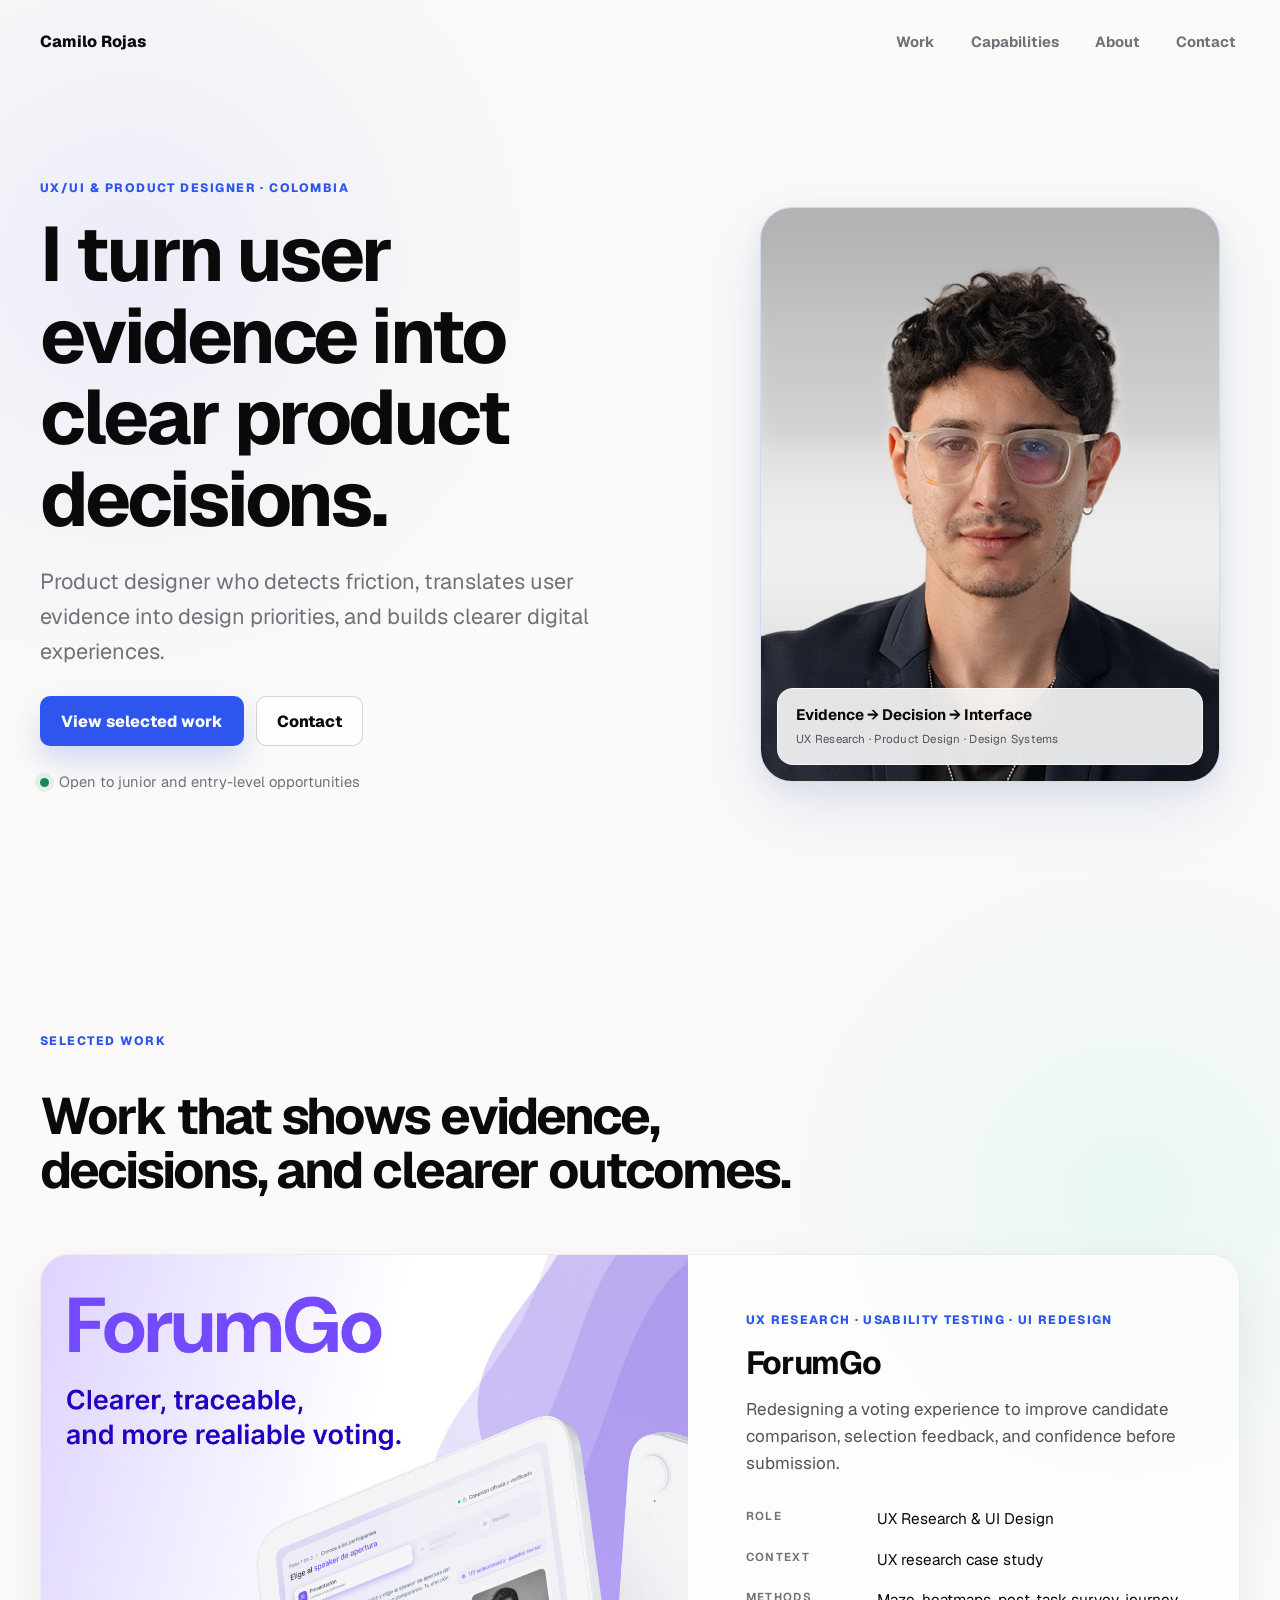
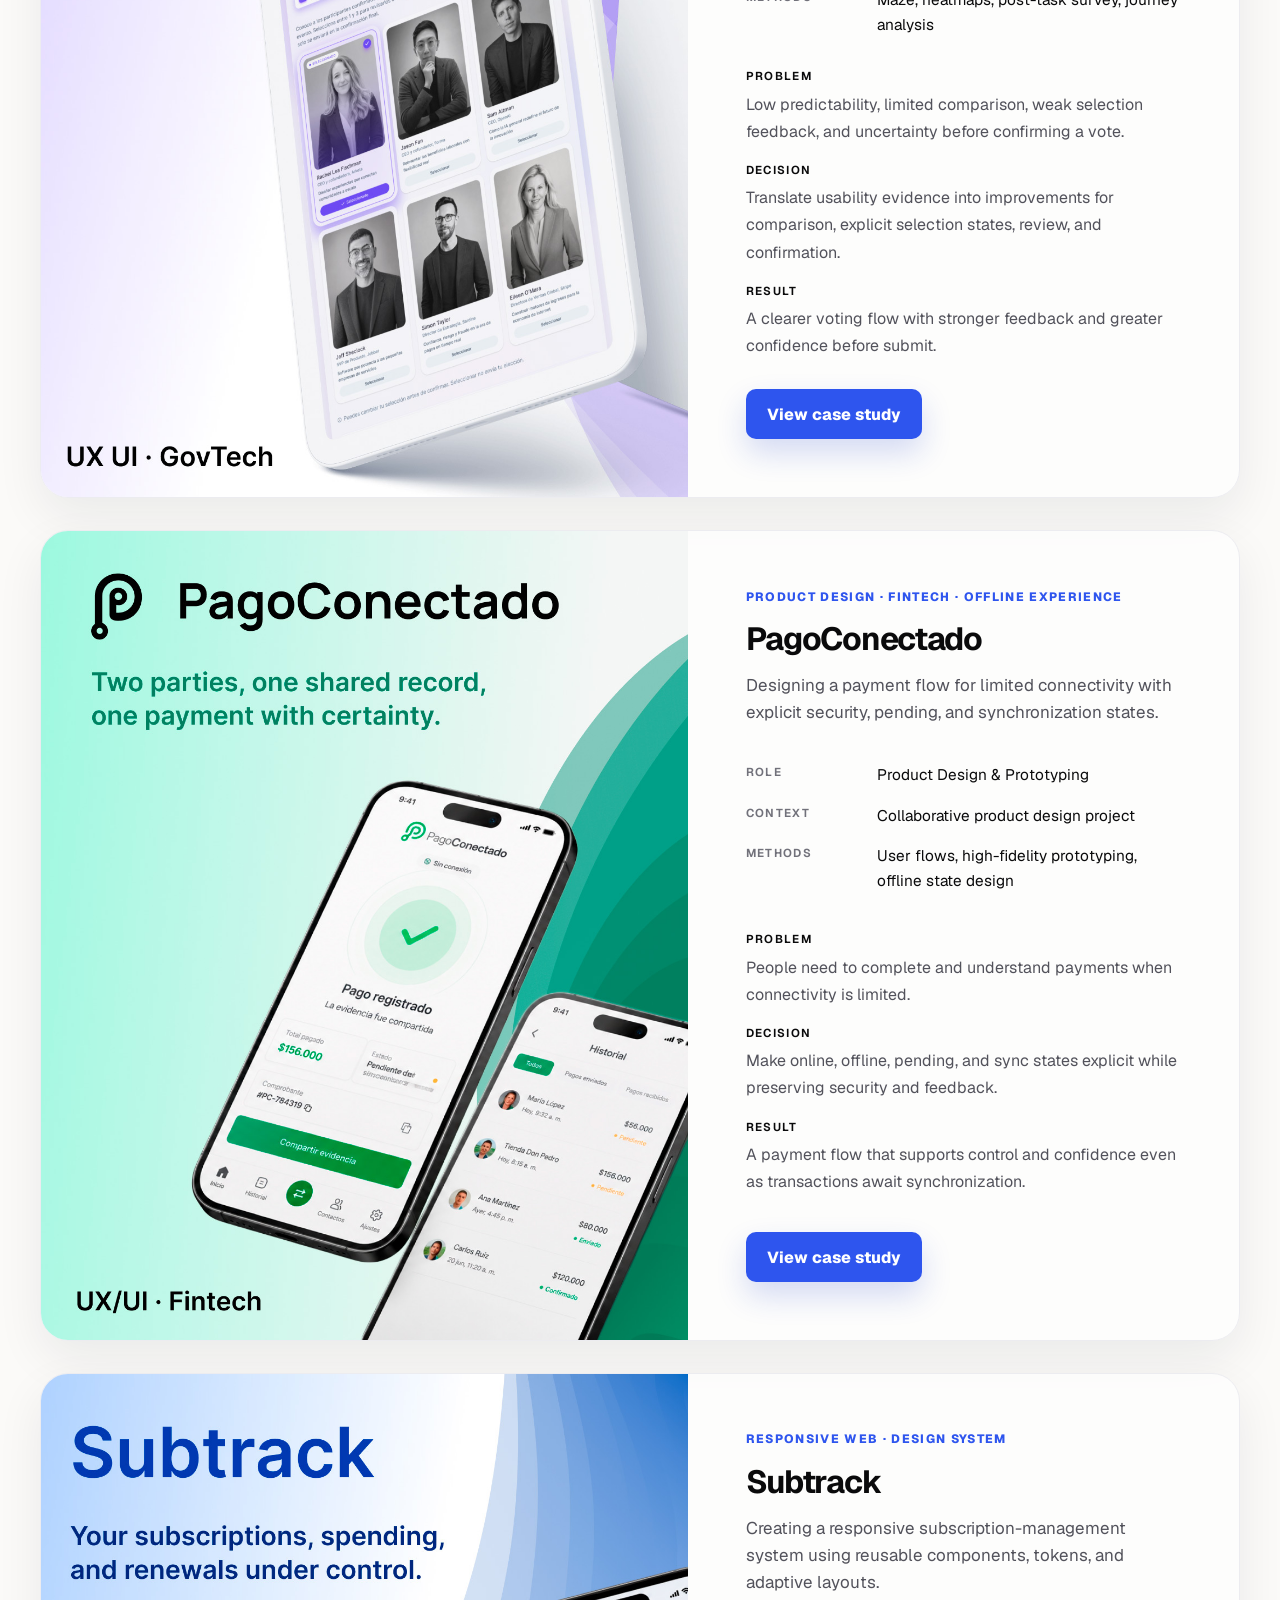
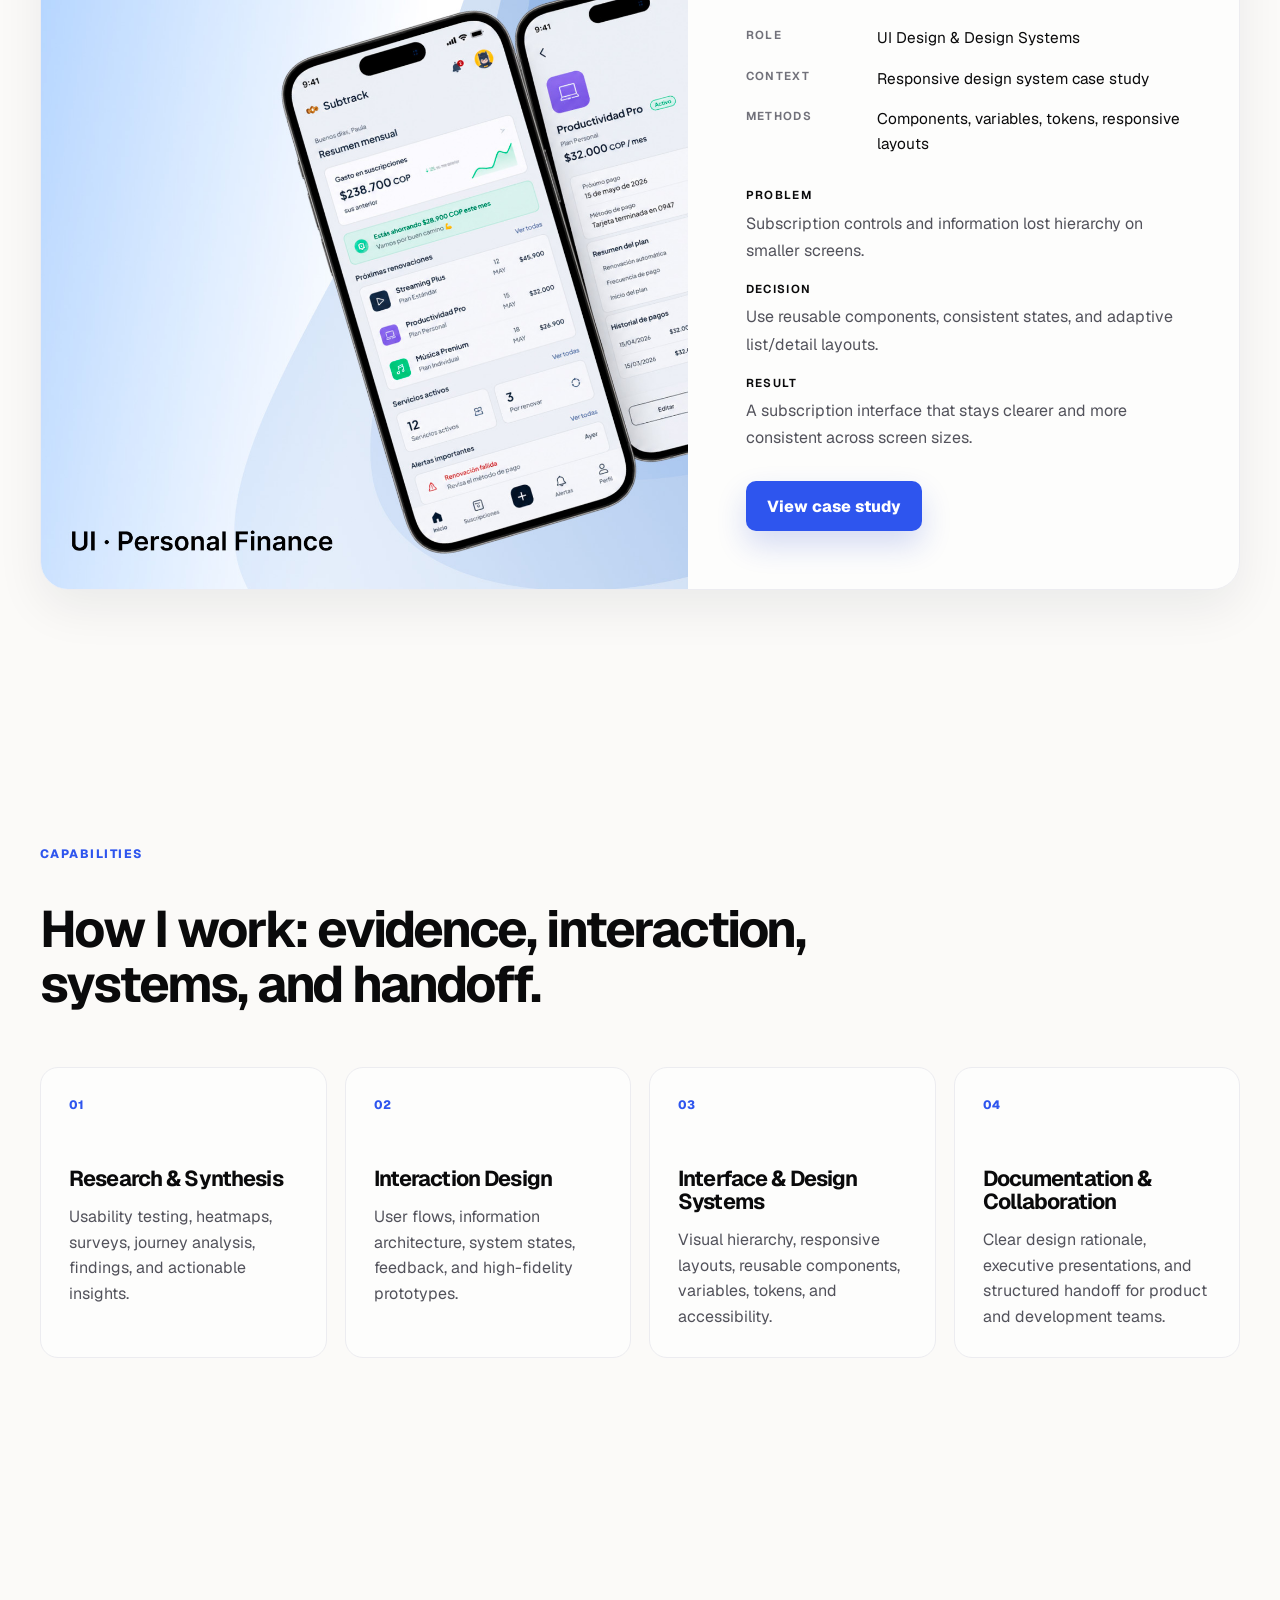
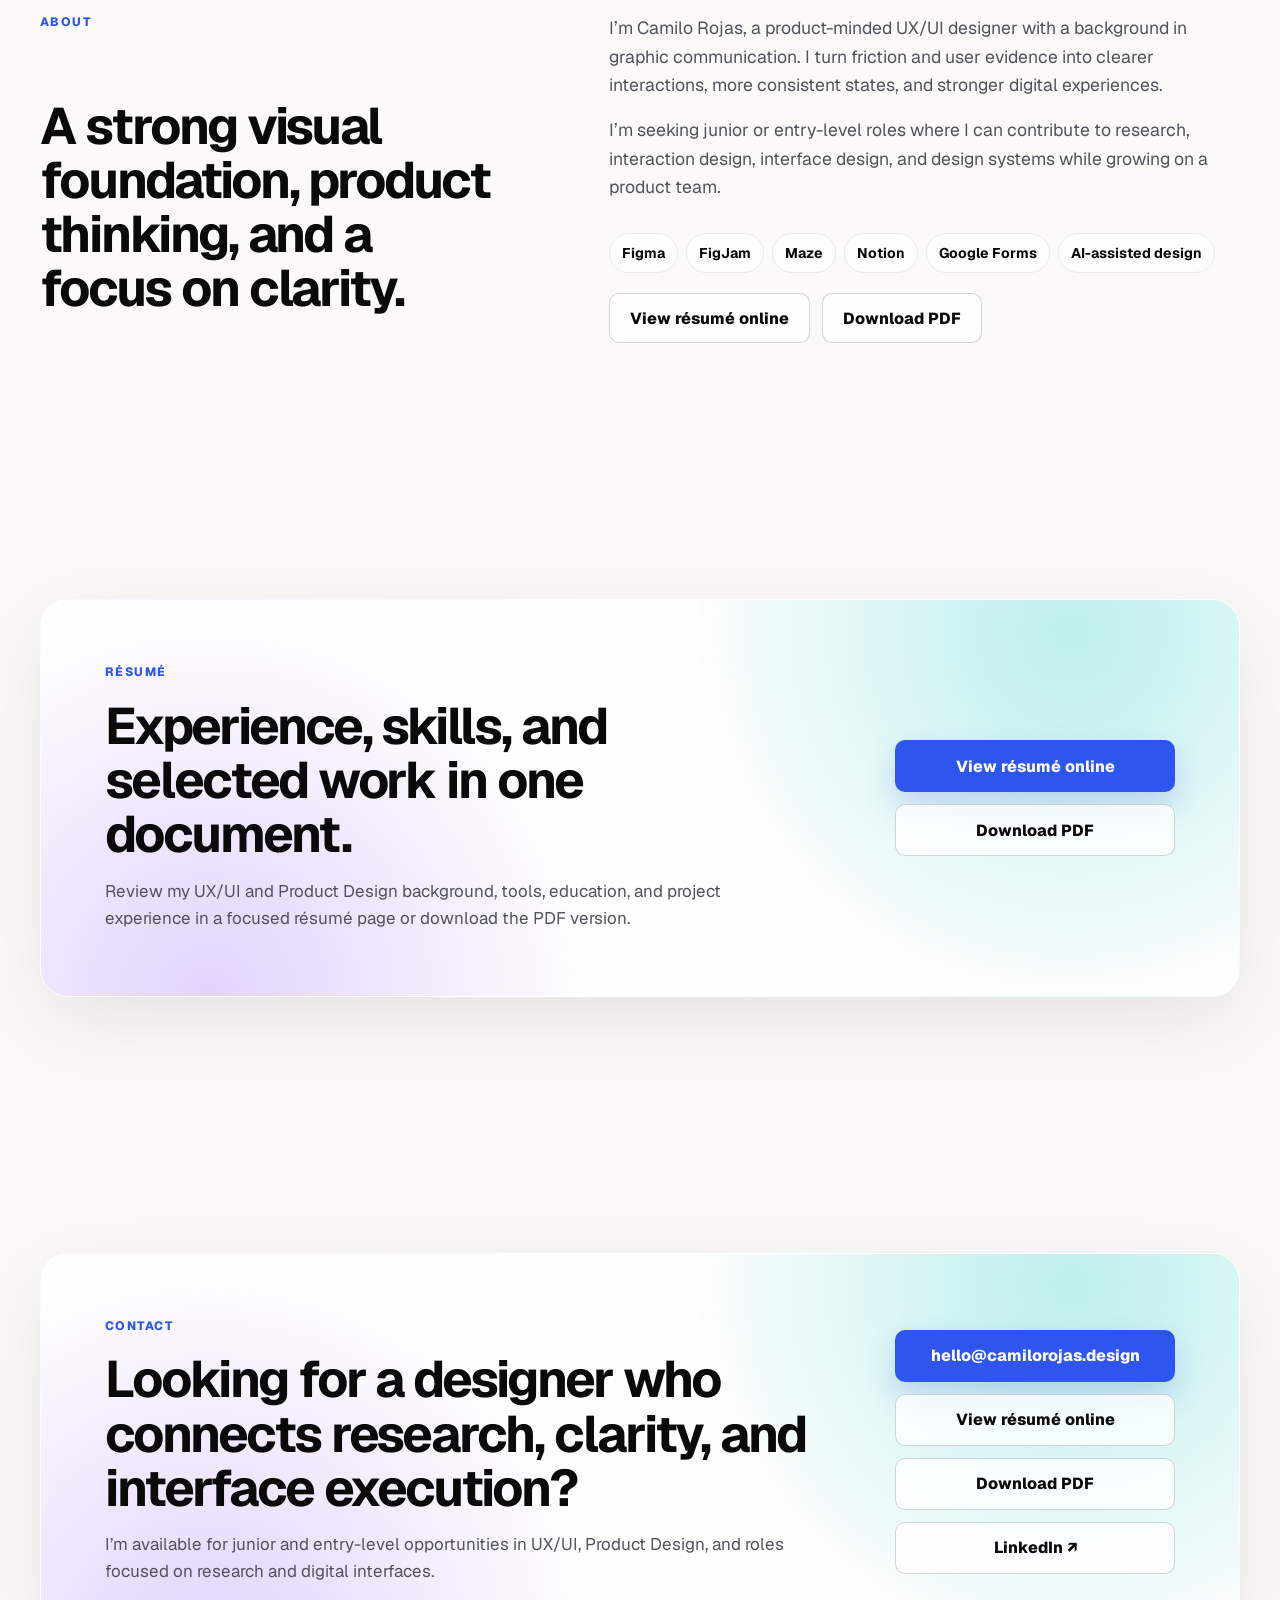
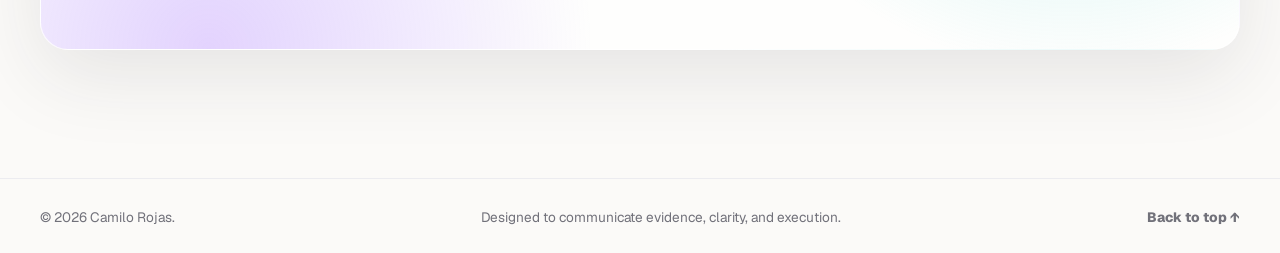
==== commit a9cc33cc: "Add project case studies and refine cover handling Enable the PagoConectado and Subtrack case-study " ====
--- a/index.html
+++ b/index.html
@@ -95,7 +95,7 @@
           <div class="cover project-cover forumgo" aria-hidden="true">
             <img
               src="/assets/images/forumgo/forumgo-cover.webp"
-              alt=""
+              alt="ForumGo speaker-selection experience shown as a corporate govtech interface"
               width="1600"
               height="1200"
               loading="lazy"
@@ -125,7 +125,7 @@
           <div class="cover project-cover pago" aria-hidden="true">
             <img
               src="/assets/images/pagoconectado/pagoconectado-cover.webp"
-              alt=""
+              alt="PagoConectado payment flow showing a mobile interface with offline, pending, and sync states"
               width="1600"
               height="1200"
               loading="lazy"
@@ -148,7 +148,7 @@
               <p><span class="label mono">Decision</span>Make online, offline, pending, and sync states explicit while preserving security and feedback.</p>
               <p><span class="label mono">Result</span>A payment flow that supports control and confidence even as transactions await synchronization.</p>
             </div>
-            <button type="button" class="btn primary btn-disabled" aria-disabled="true" disabled>View case study</button><!-- work/pagoconectado.html -->
+            <a class="btn primary" href="/work/pagoconectado.html">View case study</a>
           </div>
         </article>
 
@@ -156,7 +156,7 @@
           <div class="cover project-cover subtrack" aria-hidden="true">
             <img
               src="/assets/images/subtrack/subtrack-cover.webp"
-              alt=""
+              alt="Subtrack subscription-management interface shown as a responsive web design"
               width="1600"
               height="1200"
               loading="lazy"
@@ -179,7 +179,7 @@
               <p><span class="label mono">Decision</span>Use reusable components, consistent states, and adaptive list/detail layouts.</p>
               <p><span class="label mono">Result</span>A subscription interface that stays clearer and more consistent across screen sizes.</p>
             </div>
-            <button type="button" class="btn primary btn-disabled" aria-disabled="true" disabled>View case study</button><!-- work/subtrack.html -->
+            <a class="btn primary" href="/work/subtrack.html">View case study</a>
           </div>
         </article>
       </div>
--- a/styles.css
+++ b/styles.css
@@ -64,12 +64,17 @@
 }
 
 html {
+  width: 100%;
+  max-width: 100%;
   scroll-behavior: smooth;
   scroll-padding-top: var(--header-offset);
+  overflow-x: hidden;
 }
 
 body {
-  min-width: 320px;
+  width: 100%;
+  min-width: 0px;
+  max-width: 100%;
   margin: 0;
   overflow-x: hidden;
   background:
@@ -135,8 +140,8 @@
 }
 
 .shell {
-  width: calc(100% - 40px);
-  max-width: var(--container-width);
+  width: min(calc(100% - 40px), var(--container-width));
+  max-width: 100%;
   margin-inline: auto;
 }
 
@@ -304,10 +309,23 @@
 .hero {
   display: grid;
   min-height: calc(100vh - 84px);
-  grid-template-columns: minmax(0, 1.15fr) minmax(320px, 0.85fr);
+  grid-template-columns: minmax(0, 1.1fr) minmax(320px, 0.9fr);
   align-items: center;
-  gap: clamp(40px, 6vw, 72px);
+  gap: clamp(48px, 7vw, 96px);
   padding-block: clamp(60px, 8vw, 96px);
+}
+
+.hero-copy {
+  min-width: 0;
+  position: relative;
+  z-index: 2;
+  padding-right: clamp(24px, 4vw, 48px);
+}
+
+.hero-copy h1 {
+  max-width: 680px;
+  margin: 0;
+  padding-right: clamp(24px, 4vw, 48px);
 }
 
 .hero > * {
@@ -336,6 +354,7 @@
   position: relative;
   display: grid;
   min-width: 0;
+  z-index: 1;
   place-items: center;
 }
 
@@ -421,14 +440,16 @@
 
 .project-cover {
   position: relative;
+  min-width: 0;
   min-height: 600px;
   overflow: hidden;
 }
 
 .project-cover img {
+  display: block;
   width: 100%;
   height: 100%;
-  object-fit: contain;
+  object-fit: cover;
   object-position: center;
 }
 
@@ -690,22 +711,40 @@
 @media (max-width: 1040px) {
   .hero {
     min-height: auto;
-    grid-template-columns: minmax(0, 1fr) minmax(280px, 0.72fr);
-  }
-
+    grid-template-columns: 1fr;
+    align-items: start;
+    gap: 48px;
+  }
+
+  .hero-copy {
+    padding-right: 0;
+  }
+
+  .hero-copy h1 {
+    max-width: 720px;
+    padding-right: 0;
+  }
   .project {
     grid-template-columns: 1fr;
   }
 
-  .project-cover {
+  .project-cover { 
+    width: min(500px, calc(100% - 40px));
     min-height: 0;
-    aspect-ratio: 4 / 3;
+    height: auto;
+    aspect-ratio: 4 / 5;
+    margin:32px auto 0;
   }
 
   .project-cover img {
     object-fit: cover;
   }
 
+  .project-card {
+    grid-template-columns: 1fr;
+    align-items: start;
+  }
+
   .skills {
     grid-template-columns: repeat(2, minmax(0, 1fr));
   }
@@ -715,49 +754,24 @@
   }
 }
 
-@media (max-width: 768px) {
-  .hero {
-    grid-template-columns: 1fr;
-    align-items: start;
-    gap: 36px;
-    padding-top: 52px;
-  }
-
-  .hero-art {
-    justify-items: center;
-  }
-
-  .hero-profile {
-    width: min(100%, 420px);
-  }
-
-  .copy {
-    padding: 30px 24px 36px;
-  }
-
-  .meta-row {
-    grid-template-columns: 1fr;
-    gap: 4px;
-  }
-
-  .resume-panel,
-  .contact {
-    grid-template-columns: 1fr;
-    padding: 32px;
-  }
-
-  .resume-actions,
-  .contact-actions {
-    max-width: none;
-    justify-self: stretch;
-  }
-}
-
-@media (max-width: 740px) {
+
+@media (max-width: 760px) {
   .menu {
     display: inline-flex;
     align-items: center;
     justify-content: center;
+  }
+
+  .project-cover { 
+    width: min(500px, calc(100% - 40px));
+    min-height: 0;
+    height: auto;
+    aspect-ratio: 4 / 5;
+    margin-top: 24px;
+  }
+
+  .project-card {
+    grid-template-columns: 1fr;
   }
 
   .navlinks {
@@ -805,9 +819,55 @@
   }
 }
 
+@media (max-width: 600px) {
+  .hero {
+    grid-template-columns: 1fr;
+    align-items: start;
+    gap: 40px;
+    padding-top: 52px;
+  }
+
+  .hero-copy h1 {
+    font-size: clamp(2.75rem, 13vw, 4rem);
+    line-height: 0.94;
+  }
+
+  .hero-art {
+    width: min(100%, 620px);
+    margin-top: 8px auto 0;
+    margin-inline: auto;
+    justify-items: center;
+  }
+
+  .hero-profile {
+    width: min(100%, 420px);
+  }
+
+  .copy {
+    padding: 30px 24px 36px;
+  }
+
+  .meta-row {
+    grid-template-columns: 1fr;
+    gap: 4px;
+  }
+
+  .resume-panel,
+  .contact {
+    grid-template-columns: 1fr;
+    padding: 32px;
+  }
+
+  .resume-actions,
+  .contact-actions {
+    max-width: none;
+    justify-self: stretch;
+  }
+}
+
 @media (max-width: 480px) {
   .shell {
-    width: calc(100% - 28px);
+    width: min(calc(100% - 24px), var(--container-width));
   }
 
   h1 {
@@ -836,9 +896,6 @@
     border-radius: 22px;
   }
 
-  .project-cover {
-    aspect-ratio: 4 / 3;
-  }
 
   .copy {
     padding: 26px 18px 30px;
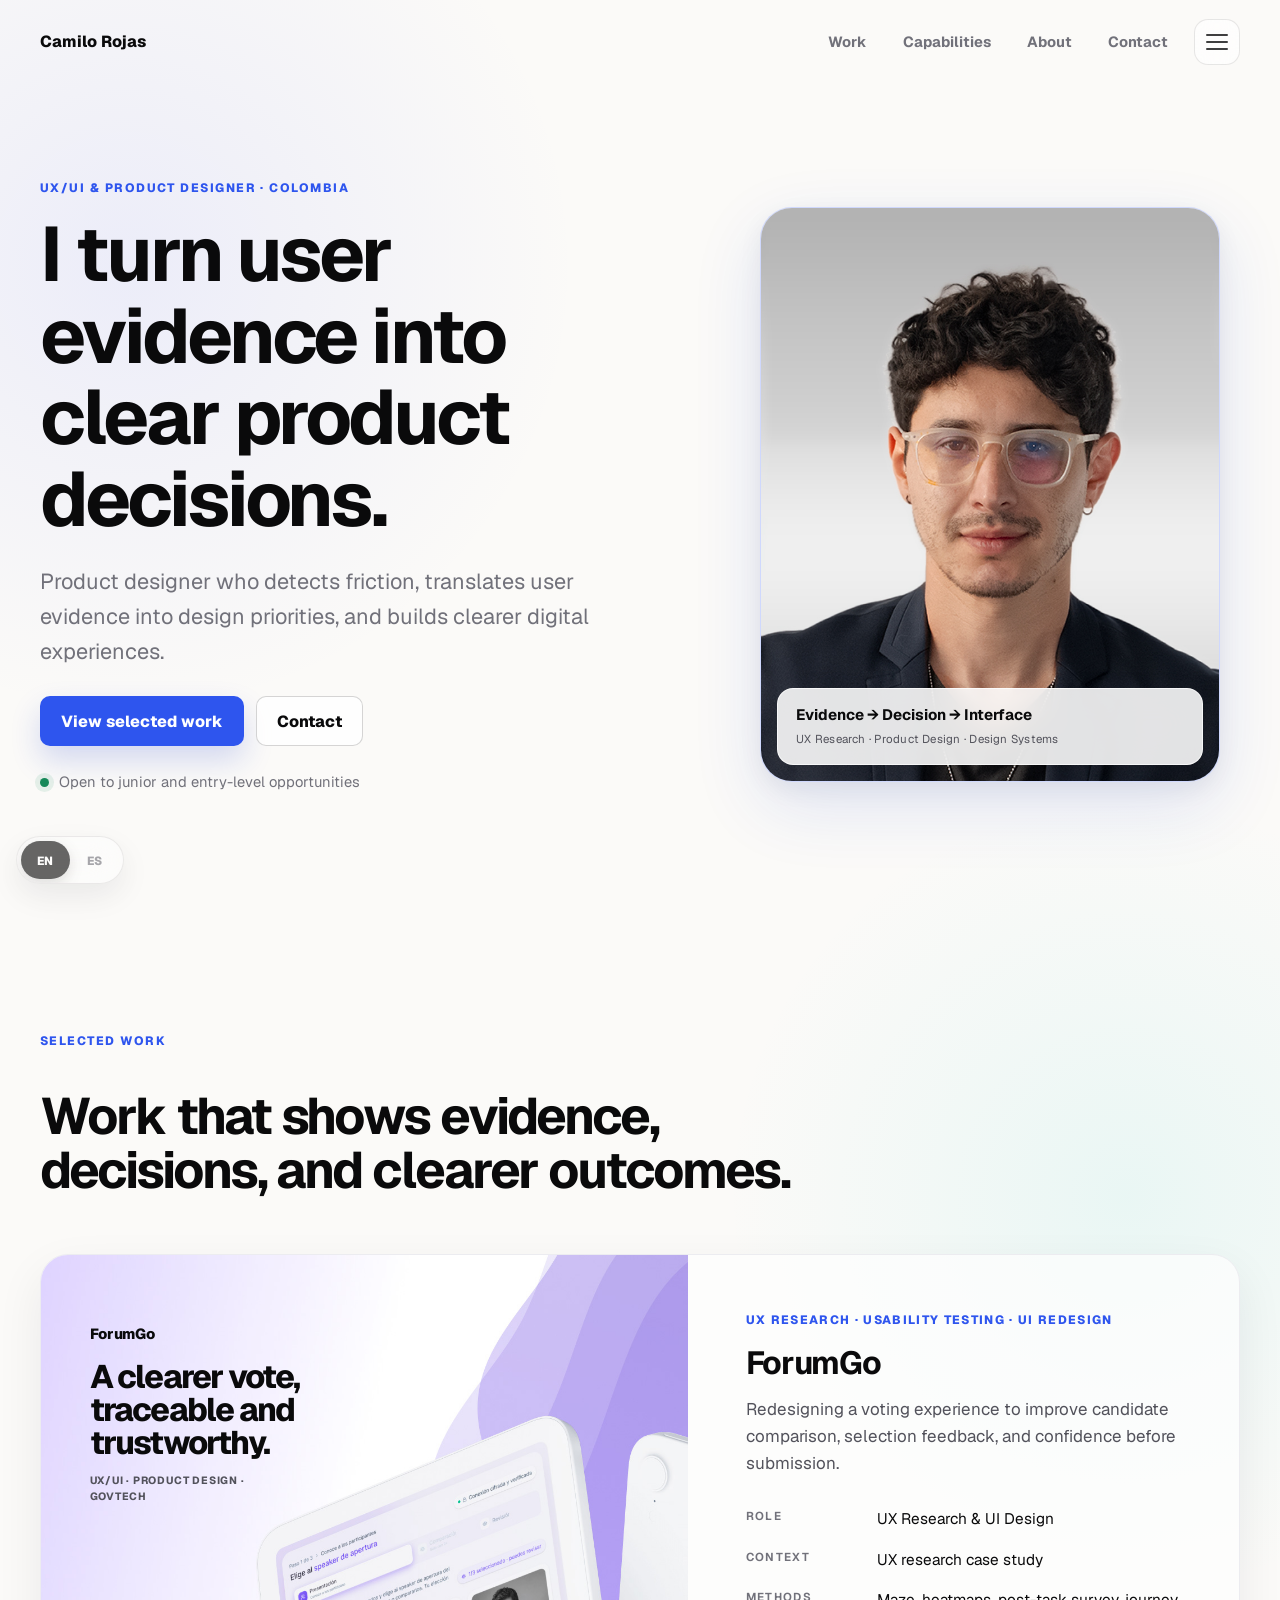
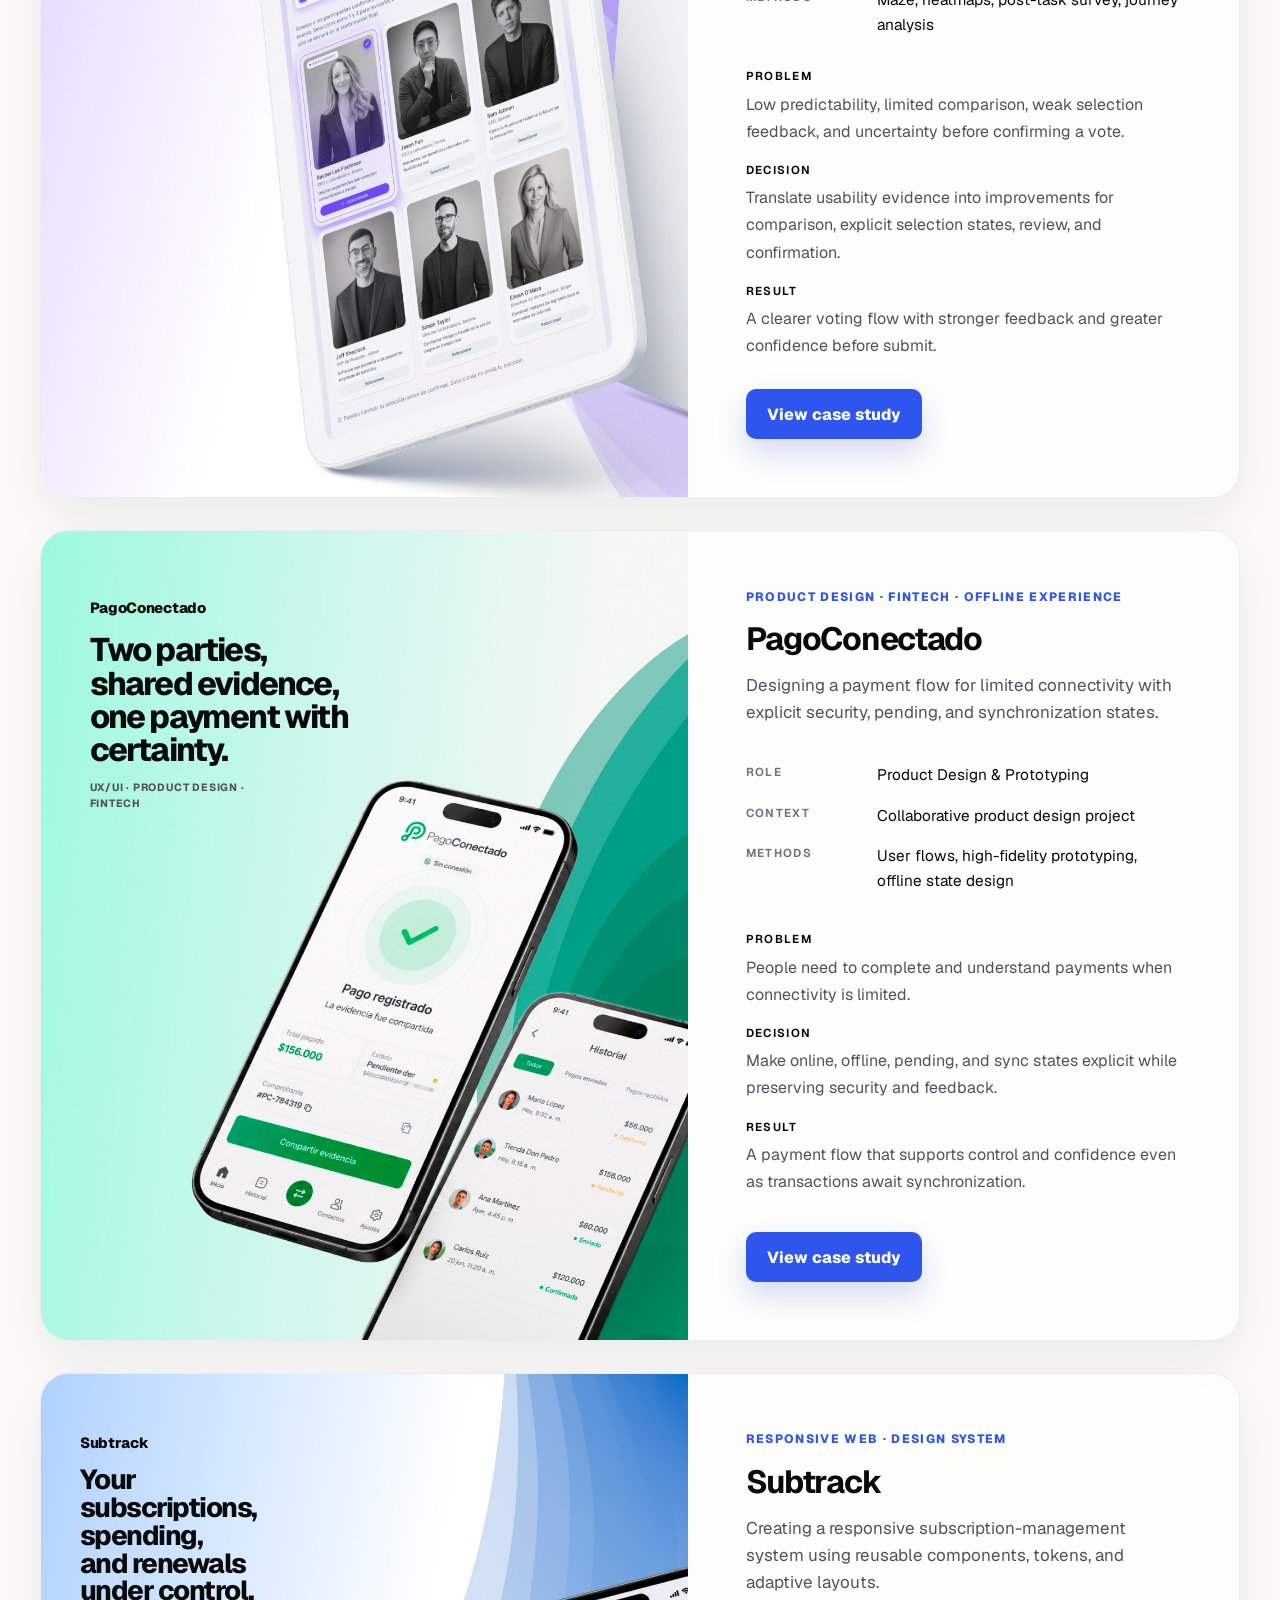
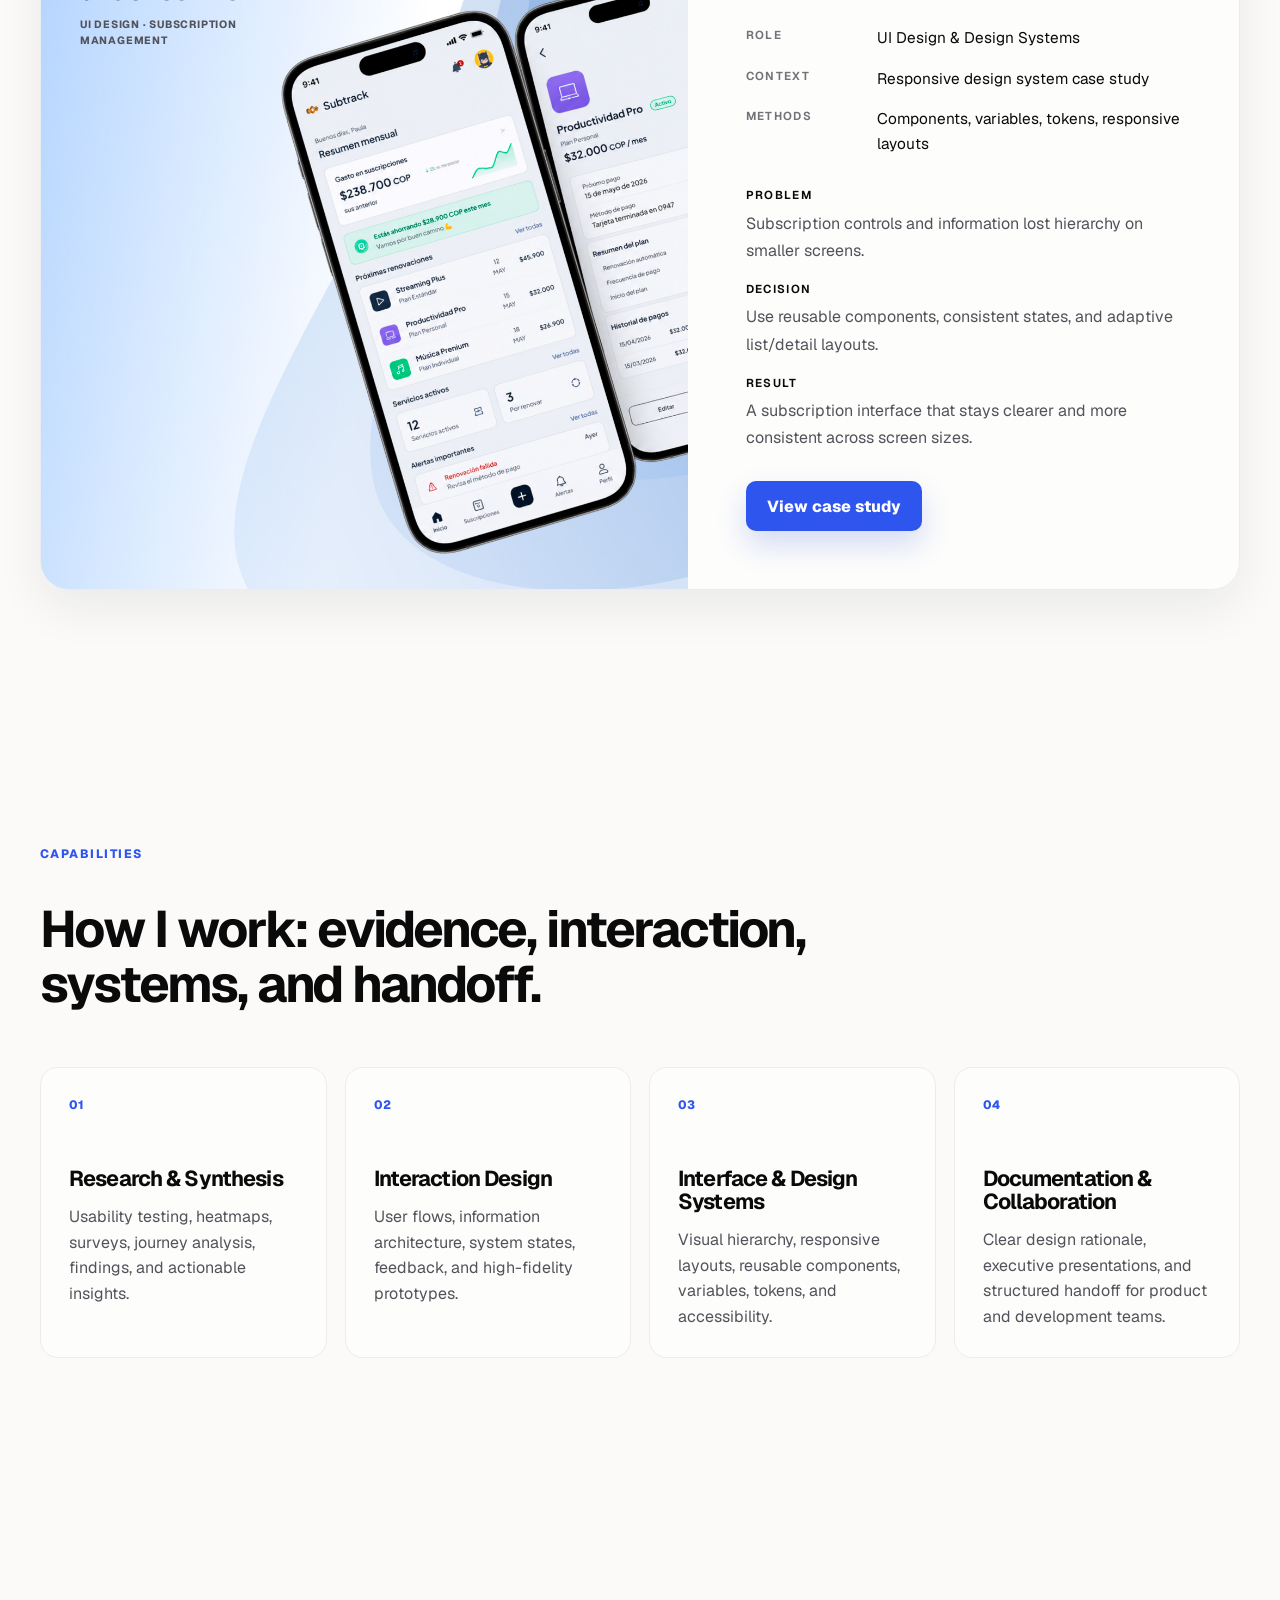
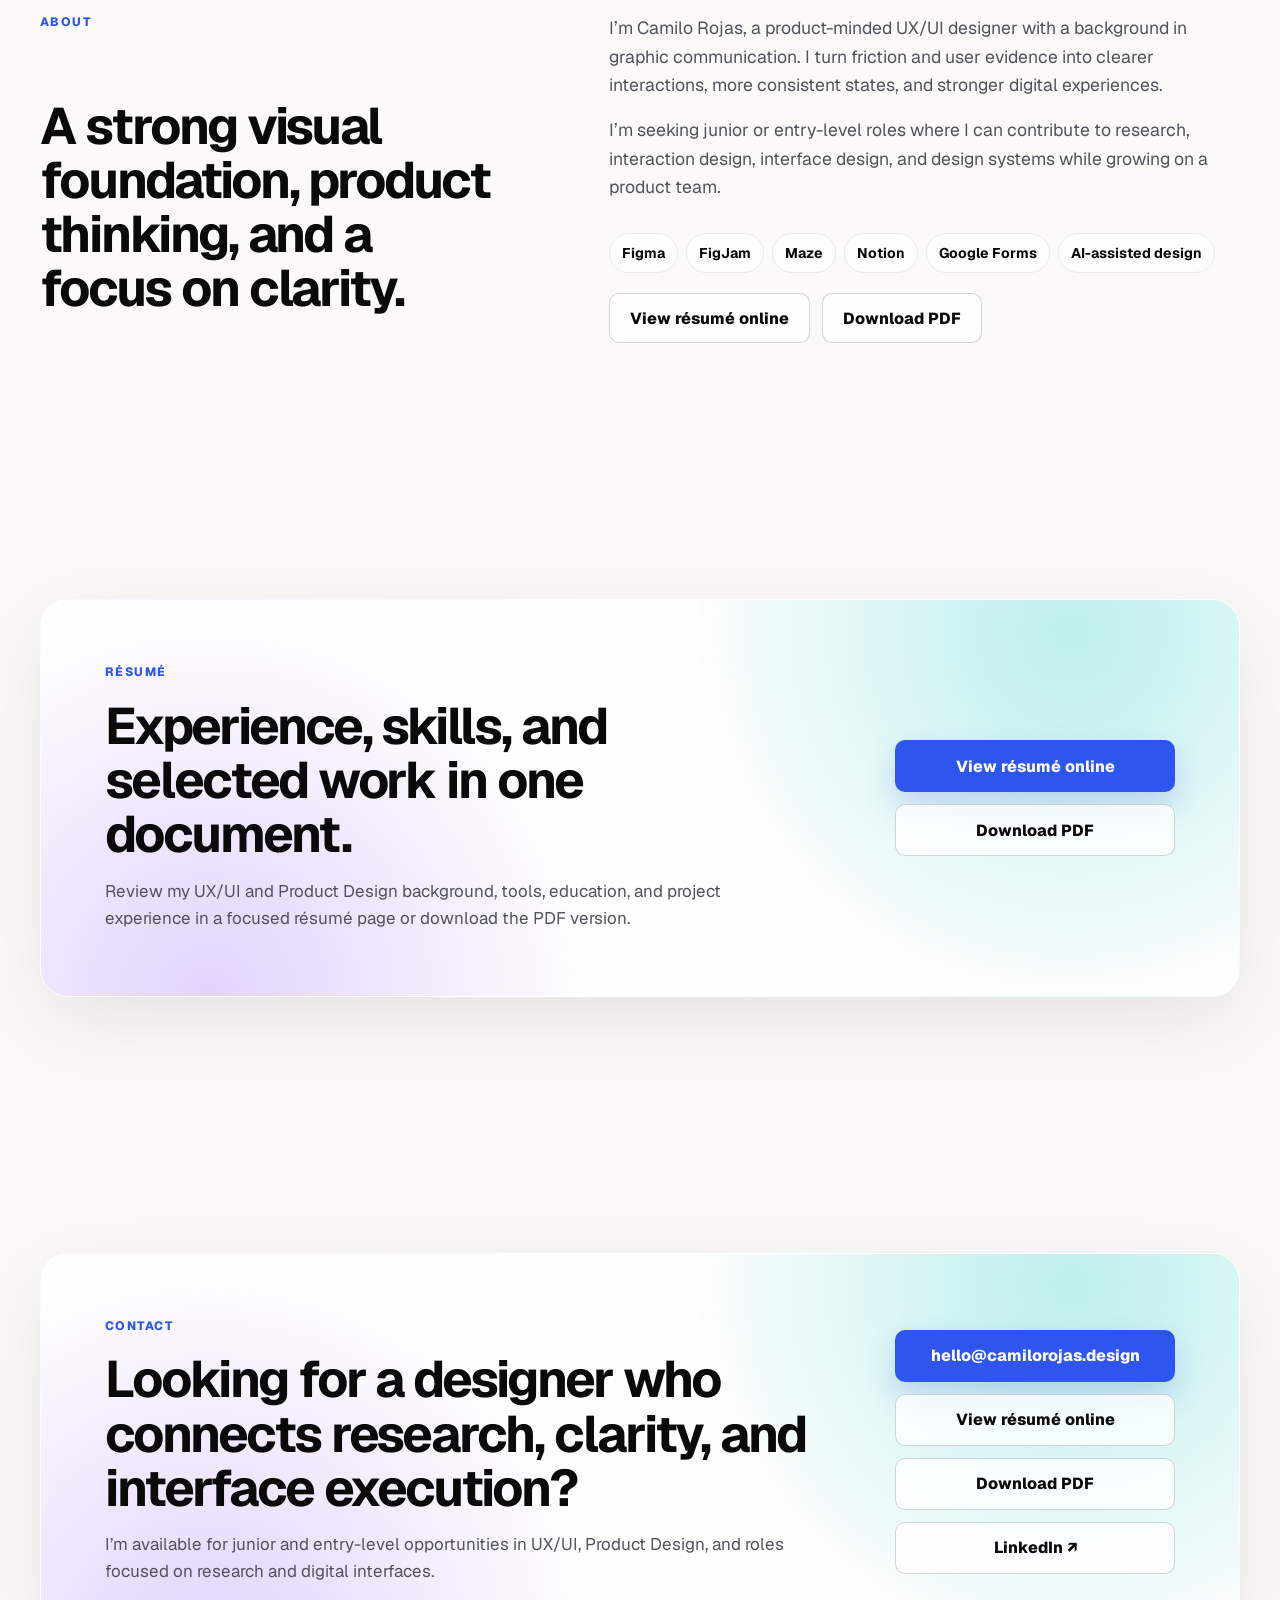
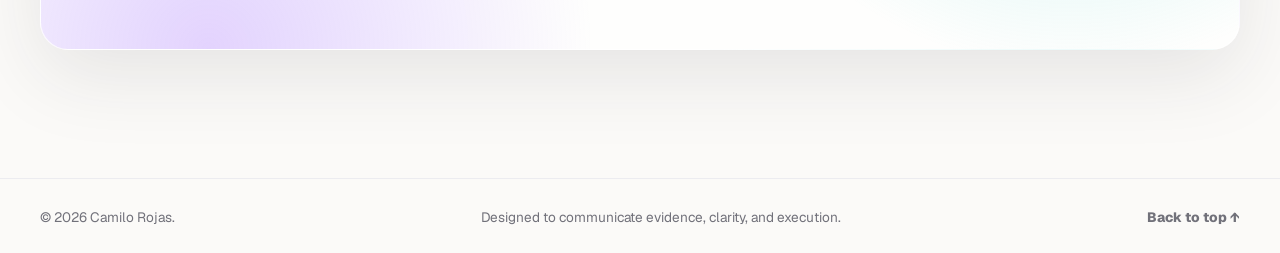
==== commit 0d5367d1: "feat: add bilingual portfolio and contextual navigation - Add Spanish versions of the homepage, case" ====
--- a/index.html
+++ b/index.html
@@ -1,257 +1,216 @@
-<!doctype html>
+<!DOCTYPE html>
 <html lang="en">
 <head>
-  <!-- Google Tag Manager -->
-  <script>
+<!-- Google Tag Manager -->
+<script>
     (function(w,d,s,l,i){w[l]=w[l]||[];w[l].push({'gtm.start':
     new Date().getTime(),event:'gtm.js'});var f=d.getElementsByTagName(s)[0],
     j=d.createElement(s),dl=l!='dataLayer'?'&l='+l:'';j.async=true;j.src=
     'https://www.googletagmanager.com/gtm.js?id='+i+dl;f.parentNode.insertBefore(j,f);
     })(window,document,'script','dataLayer','GTM-NS6PZJFH');
   </script>
-  <!-- End Google Tag Manager -->
-  <meta charset="utf-8">
-  <meta name="viewport" content="width=device-width, initial-scale=1">
-  <title>Camilo Rojas — UX/UI & Product Designer</title>
-  <meta name="description" content="Portfolio of Camilo Rojas, UX/UI & Product Designer focused on research, interaction, interfaces, and design systems.">
-  <link rel="canonical" href="https://camilorojas.design/">
-  <link rel="icon" href="/assets/icons/favicon.svg" type="image/svg+xml">
-  <meta property="og:type" content="website">
-  <meta property="og:title" content="Camilo Rojas — UX/UI & Product Designer">
-  <meta property="og:description" content="I turn user evidence into product decisions with clarity and confidence.">
-  <meta property="og:url" content="https://camilorojas.design/">
-  <meta property="og:image" content="https://camilorojas.design/assets/images/og-image.png">
-  <meta name="twitter:card" content="summary_large_image">
-  <link rel="preload" href="/assets/fonts/Geist-Variable.woff2" as="font" type="font/woff2" crossorigin>
-  <link rel="stylesheet" href="/styles.css">
-  <script src="/script.js" defer></script>
+<!-- End Google Tag Manager -->
+<meta charset="utf-8"/>
+<meta content="width=device-width, initial-scale=1" name="viewport"/>
+<title>Camilo Rojas — UX/UI &amp; Product Designer</title>
+<meta content="Portfolio of Camilo Rojas, UX/UI &amp; Product Designer focused on research, interaction, interfaces, and design systems." name="description"/>
+<meta content="en_US" property="og:locale"/><meta content="es_CO" property="og:locale:alternate"/><link href="https://camilorojas.design/" rel="canonical"/><link href="https://camilorojas.design/" hreflang="en" rel="alternate"/><link href="https://camilorojas.design/es/" hreflang="es" rel="alternate"/><link href="https://camilorojas.design/" hreflang="x-default" rel="alternate"/>
+<link href="/assets/icons/favicon.svg" rel="icon" type="image/svg+xml"/>
+<meta content="website" property="og:type"/>
+<meta content="Camilo Rojas — UX/UI &amp; Product Designer" property="og:title"/>
+<meta content="I turn user evidence into product decisions with clarity and confidence." property="og:description"/>
+<meta content="https://camilorojas.design/" property="og:url"/>
+<meta content="https://camilorojas.design/assets/images/og-image.png" property="og:image"/>
+<meta content="summary_large_image" name="twitter:card"/>
+<link as="font" crossorigin="" href="/assets/fonts/Geist-Variable.woff2" rel="preload" type="font/woff2"/>
+<link href="/styles.css" rel="stylesheet"/>
+<script defer="" src="/script.js"></script>
 </head>
-<body>
-  <!-- Google Tag Manager (noscript) -->
-  <noscript>
-    <iframe
-      src="https://www.googletagmanager.com/ns.html?id=GTM-NS6PZJFH"
-      height="0"
-      width="0"
-      style="display:none;visibility:hidden">
-    </iframe>
-  </noscript>
-  <!-- End Google Tag Manager (noscript) -->
-  <a class="skip" href="#main">Skip to content</a>
-
-  <header class="header" data-header>
-    <div class="shell nav">
-      <a class="brand" href="#top">Camilo Rojas</a>
-      <button class="menu" type="button" aria-expanded="false" aria-controls="navlinks" data-menu>Menu</button>
-      <nav id="navlinks" class="navlinks" aria-label="Main navigation" data-nav>
-        <a href="#work">Work</a>
-        <a href="#skills">Capabilities</a>
-        <a href="#about">About</a>
-        <a href="#contact">Contact</a>
-      </nav>
-    </div>
-  </header>
-
-  <main id="main">
-    <section id="top" class="shell hero">
-      <div class="reveal">
-        <p class="eyebrow">UX/UI & PRODUCT DESIGNER · COLOMBIA</p>
-        <h1>I turn user evidence into clear product decisions.</h1>
-        <p class="lead">Product designer who detects friction, translates user evidence into design priorities, and builds clearer digital experiences.</p>
-        <div class="actions">
-          <a class="btn primary" href="#work">View selected work</a>
-          <a class="btn secondary" href="#contact">Contact</a>
-        </div>
-        <p class="status"><i></i> Open to junior and entry-level opportunities</p>
-      </div>
-
-      <aside class="hero-art reveal" aria-label="Camilo Rojas professional portrait">
-  <figure class="hero-profile">
-    <img
-      src="/assets/images/profile/camilo-rojas-profile.webp"
-      alt="Camilo Rojas, UX/UI and Product Designer"
-      width="720"
-      height="1080"
-      loading="eager"
-      decoding="async"
-    >
-
-    <figcaption class="hero-profile-card">
-      <strong>Evidence → Decision → Interface</strong>
-      <span>UX Research · Product Design · Design Systems</span>
-    </figcaption>
-  </figure>
+<body data-page-id="home" data-page-type="home">
+<!-- Google Tag Manager (noscript) -->
+<noscript>
+<iframe height="0" src="https://www.googletagmanager.com/ns.html?id=GTM-NS6PZJFH" style="display:none;visibility:hidden" width="0">
+</iframe>
+</noscript>
+<!-- End Google Tag Manager (noscript) -->
+<a class="skip" href="#main">Skip to content</a>
+<header class="header" data-header="">
+<div class="shell nav">
+<a class="brand" href="#top">Camilo Rojas</a>
+<div class="nav-main"><nav aria-label="Main navigation" class="navlinks" data-nav="" id="navlinks">
+<a href="#work">Work</a>
+<a href="#skills">Capabilities</a>
+<a href="#about">About</a>
+<a href="#contact">Contact</a>
+</nav><button aria-controls="navlinks" aria-expanded="false" class="menu" data-menu="" type="button">Menu</button></div></div>
+</header><nav aria-label="Language selector" class="language-switcher" data-active-language="en" data-language-switcher="">
+<a aria-label="Switch to Spanish. Current language: English." class="language-switcher__toggle" data-language="es" data-language-switch="" data-switch-location="floating_bottom_left" href="/es/" hreflang="es" lang="es">
+<span aria-hidden="true" class="language-switcher__slider"></span>
+<span aria-current="true" class="language-switcher__option" data-language-option="en">EN</span>
+<span class="language-switcher__option" data-language-option="es">ES</span>
+</a>
+</nav>
+<main id="main">
+<section class="shell hero" id="top">
+<div class="reveal">
+<p class="eyebrow">UX/UI &amp; PRODUCT DESIGNER · COLOMBIA</p>
+<h1>I turn user evidence into clear product decisions.</h1>
+<p class="lead">Product designer who detects friction, translates user evidence into design priorities, and builds clearer digital experiences.</p>
+<div class="actions">
+<a class="btn primary" href="#work">View selected work</a>
+<a class="btn secondary" href="#contact">Contact</a>
+</div>
+<p class="status"><i></i> Open to junior and entry-level opportunities</p>
+</div>
+<aside aria-label="Camilo Rojas professional portrait" class="hero-art reveal">
+<figure class="hero-profile">
+<img alt="Camilo Rojas, UX/UI and Product Designer" decoding="async" height="1080" loading="eager" src="/assets/images/profile/camilo-rojas-profile.webp" width="720"/>
+<figcaption class="hero-profile-card">
+<strong>Evidence → Decision → Interface</strong>
+<span>UX Research · Product Design · Design Systems</span>
+</figcaption>
+</figure>
 </aside>
-    </section>
-
-    <section id="work" class="shell block">
-      <header class="section-title reveal">
-        <p class="eyebrow">SELECTED WORK</p>
-        <h2>Work that shows evidence, decisions, and clearer outcomes.</h2>
-      </header>
-
-      <div class="projects">
-        <article class="project reveal">
-          <div class="cover project-cover forumgo" aria-hidden="true">
-            <img
-              src="/assets/images/forumgo/forumgo-cover.webp"
-              alt="ForumGo speaker-selection experience shown as a corporate govtech interface"
-              width="1600"
-              height="1200"
-              loading="lazy"
-              decoding="async"
-            >
-          </div>
-          <div class="copy">
-            <div>
-              <p class="project-category">UX RESEARCH · USABILITY TESTING · UI REDESIGN</p>
-              <h3>ForumGo</h3>
-              <p class="summary">Redesigning a voting experience to improve candidate comparison, selection feedback, and confidence before submission.</p>
-            </div>
-            <div class="project-meta">
-              <div class="meta-row"><span class="label mono">Role</span><span>UX Research & UI Design</span></div>
-              <div class="meta-row"><span class="label mono">Context</span><span>UX research case study</span></div>
-              <div class="meta-row"><span class="label mono">Methods</span><span>Maze, heatmaps, post-task survey, journey analysis</span></div>
-            </div>
-            <div class="project-outcome">
-              <p><span class="label mono">Problem</span>Low predictability, limited comparison, weak selection feedback, and uncertainty before confirming a vote.</p>
-              <p><span class="label mono">Decision</span>Translate usability evidence into improvements for comparison, explicit selection states, review, and confirmation.</p>
-              <p><span class="label mono">Result</span>A clearer voting flow with stronger feedback and greater confidence before submit.</p>
-            </div>
-            <a class="btn primary" href="/work/forumgo.html">View case study</a>
-          </div>
-        </article>
-        <article class="project reveal">
-          <div class="cover project-cover pago" aria-hidden="true">
-            <img
-              src="/assets/images/pagoconectado/pagoconectado-cover.webp"
-              alt="PagoConectado payment flow showing a mobile interface with offline, pending, and sync states"
-              width="1600"
-              height="1200"
-              loading="lazy"
-              decoding="async"
-            >
-          </div>
-          <div class="copy">
-            <div>
-              <p class="project-category">PRODUCT DESIGN · FINTECH · OFFLINE EXPERIENCE</p>
-              <h3>PagoConectado</h3>
-              <p class="summary">Designing a payment flow for limited connectivity with explicit security, pending, and synchronization states.</p>
-            </div>
-            <div class="project-meta">
-              <div class="meta-row"><span class="label mono">Role</span><span>Product Design & Prototyping</span></div>
-              <div class="meta-row"><span class="label mono">Context</span><span>Collaborative product design project</span></div>
-              <div class="meta-row"><span class="label mono">Methods</span><span>User flows, high-fidelity prototyping, offline state design</span></div>
-            </div>
-            <div class="project-outcome">
-              <p><span class="label mono">Problem</span>People need to complete and understand payments when connectivity is limited.</p>
-              <p><span class="label mono">Decision</span>Make online, offline, pending, and sync states explicit while preserving security and feedback.</p>
-              <p><span class="label mono">Result</span>A payment flow that supports control and confidence even as transactions await synchronization.</p>
-            </div>
-            <a class="btn primary" href="/work/pagoconectado.html">View case study</a>
-          </div>
-        </article>
-
-        <article class="project reveal">
-          <div class="cover project-cover subtrack" aria-hidden="true">
-            <img
-              src="/assets/images/subtrack/subtrack-cover.webp"
-              alt="Subtrack subscription-management interface shown as a responsive web design"
-              width="1600"
-              height="1200"
-              loading="lazy"
-              decoding="async"
-            >
-          </div>
-          <div class="copy">
-            <div>
-              <p class="project-category">RESPONSIVE WEB · DESIGN SYSTEM</p>
-              <h3>Subtrack</h3>
-              <p class="summary">Creating a responsive subscription-management system using reusable components, tokens, and adaptive layouts.</p>
-            </div>
-            <div class="project-meta">
-              <div class="meta-row"><span class="label mono">Role</span><span>UI Design & Design Systems</span></div>
-              <div class="meta-row"><span class="label mono">Context</span><span>Responsive design system case study</span></div>
-              <div class="meta-row"><span class="label mono">Methods</span><span>Components, variables, tokens, responsive layouts</span></div>
-            </div>
-            <div class="project-outcome">
-              <p><span class="label mono">Problem</span>Subscription controls and information lost hierarchy on smaller screens.</p>
-              <p><span class="label mono">Decision</span>Use reusable components, consistent states, and adaptive list/detail layouts.</p>
-              <p><span class="label mono">Result</span>A subscription interface that stays clearer and more consistent across screen sizes.</p>
-            </div>
-            <a class="btn primary" href="/work/subtrack.html">View case study</a>
-          </div>
-        </article>
-      </div>
-    </section>
-
-    <section id="skills" class="shell block">
-      <header class="section-title reveal">
-        <p class="eyebrow">CAPABILITIES</p>
-        <h2>How I work: evidence, interaction, systems, and handoff.</h2>
-      </header>
-      <div class="skills">
-        <article class="reveal"><span>01</span><h3>Research & Synthesis</h3><p>Usability testing, heatmaps, surveys, journey analysis, findings, and actionable insights.</p></article>
-        <article class="reveal"><span>02</span><h3>Interaction Design</h3><p>User flows, information architecture, system states, feedback, and high-fidelity prototypes.</p></article>
-        <article class="reveal"><span>03</span><h3>Interface & Design Systems</h3><p>Visual hierarchy, responsive layouts, reusable components, variables, tokens, and accessibility.</p></article>
-        <article class="reveal"><span>04</span><h3>Documentation & Collaboration</h3><p>Clear design rationale, executive presentations, and structured handoff for product and development teams.</p></article>
-      </div>
-    </section>
-
-    <section id="about" class="shell block about">
-      <header class="section-title reveal">
-        <p class="eyebrow">ABOUT</p>
-        <h2>A strong visual foundation, product thinking, and a focus on clarity.</h2>
-      </header>
-      <div class="about-copy reveal">
-        <p>I’m Camilo Rojas, a product-minded UX/UI designer with a background in graphic communication. I turn friction and user evidence into clearer interactions, more consistent states, and stronger digital experiences.</p>
-        <p>I’m seeking junior or entry-level roles where I can contribute to research, interaction design, interface design, and design systems while growing on a product team.</p>
-        <div class="tags"><span>Figma</span><span>FigJam</span><span>Maze</span><span>Notion</span><span>Google Forms</span><span>AI-assisted design</span></div>
-        <div class="inline-actions">
-          <a class="btn secondary" href="/cv.html">View résumé online</a>
-          <a class="btn secondary" href="/assets/documents/Camilo_Rojas_CV_UXUI_Product_EN.pdf" download="Camilo_Rojas_CV_UXUI_Product_EN.pdf">Download PDF</a>
-        </div>
-      </div>
-    </section>
-
-
-    <section id="resume" class="shell block resume-section">
-      <div class="resume-panel reveal">
-        <div class="resume-copy">
-          <p class="eyebrow">RÉSUMÉ</p>
-          <h2>Experience, skills, and selected work in one document.</h2>
-          <p>Review my UX/UI and Product Design background, tools, education, and project experience in a focused résumé page or download the PDF version.</p>
-        </div>
-        <div class="resume-actions">
-          <a class="btn primary" href="/cv.html">View résumé online</a>
-          <a class="btn secondary" href="/assets/documents/Camilo_Rojas_CV_UXUI_Product_EN.pdf" download="Camilo_Rojas_CV_UXUI_Product_EN.pdf">Download PDF</a>
-        </div>
-      </div>
-    </section>
-
-    <section id="contact" class="shell block">
-      <div class="contact reveal">
-        <div>
-          <p class="eyebrow">CONTACT</p>
-          <h2>Looking for a designer who connects research, clarity, and interface execution?</h2>
-          <p>I’m available for junior and entry-level opportunities in UX/UI, Product Design, and roles focused on research and digital interfaces.</p>
-        </div>
-        <div class="contact-actions">
-          <a class="btn primary" href="mailto:hello@camilorojas.design">hello@camilorojas.design</a>
-          <a class="btn secondary" href="/cv.html">View résumé online</a>
-          <a class="btn secondary" href="/assets/documents/Camilo_Rojas_CV_UXUI_Product_EN.pdf" download="Camilo_Rojas_CV_UXUI_Product_EN.pdf">Download PDF</a>
-          <a class="btn secondary" href="https://www.linkedin.com/in/camilorojasduque" target="_blank" rel="noreferrer">LinkedIn ↗</a>
-        </div>
-      </div>
-    </section>
-  </main>
-
-  <footer>
-    <div class="shell foot">
-      <p>© <span data-year></span> Camilo Rojas.</p>
-      <p>Designed to communicate evidence, clarity, and execution.</p>
-      <a href="#top">Back to top ↑</a>
-    </div>
-  </footer>
+</section>
+<section class="shell block" id="work">
+<header class="section-title reveal">
+<p class="eyebrow">SELECTED WORK</p>
+<h2>Work that shows evidence, decisions, and clearer outcomes.</h2>
+</header>
+<div class="projects">
+<article class="project reveal">
+<div aria-hidden="true" class="cover project-cover forumgo">
+<img alt="ForumGo speaker-selection experience shown as a corporate govtech interface" decoding="async" height="1500" loading="lazy" src="/assets/images/forumgo/forumgo-cover.webp" width="1200"/><div aria-hidden="true" class="cover-copy"><p class="cover-project">ForumGo</p><p class="cover-headline"><span>A clearer vote,</span><span>traceable and trustworthy.</span></p><p class="cover-discipline">UX/UI · Product Design · GovTech</p></div>
+</div>
+<div class="copy">
+<div>
+<p class="project-category">UX RESEARCH · USABILITY TESTING · UI REDESIGN</p>
+<h3>ForumGo</h3>
+<p class="summary">Redesigning a voting experience to improve candidate comparison, selection feedback, and confidence before submission.</p>
+</div>
+<div class="project-meta">
+<div class="meta-row"><span class="label mono">Role</span><span>UX Research &amp; UI Design</span></div>
+<div class="meta-row"><span class="label mono">Context</span><span>UX research case study</span></div>
+<div class="meta-row"><span class="label mono">Methods</span><span>Maze, heatmaps, post-task survey, journey analysis</span></div>
+</div>
+<div class="project-outcome">
+<p><span class="label mono">Problem</span>Low predictability, limited comparison, weak selection feedback, and uncertainty before confirming a vote.</p>
+<p><span class="label mono">Decision</span>Translate usability evidence into improvements for comparison, explicit selection states, review, and confirmation.</p>
+<p><span class="label mono">Result</span>A clearer voting flow with stronger feedback and greater confidence before submit.</p>
+</div>
+<a class="btn primary" href="/work/forumgo.html">View case study</a>
+</div>
+</article>
+<article class="project reveal">
+<div aria-hidden="true" class="cover project-cover pago">
+<img alt="PagoConectado payment flow showing a mobile interface with offline, pending, and sync states" decoding="async" height="1500" loading="lazy" src="/assets/images/pagoconectado/pagoconectado-cover.webp" width="1200"/><div aria-hidden="true" class="cover-copy"><p class="cover-project">PagoConectado</p><p class="cover-headline"><span>Two parties, shared evidence,</span><span>one payment with certainty.</span></p><p class="cover-discipline">UX/UI · Product Design · Fintech</p></div>
+</div>
+<div class="copy">
+<div>
+<p class="project-category">PRODUCT DESIGN · FINTECH · OFFLINE EXPERIENCE</p>
+<h3>PagoConectado</h3>
+<p class="summary">Designing a payment flow for limited connectivity with explicit security, pending, and synchronization states.</p>
+</div>
+<div class="project-meta">
+<div class="meta-row"><span class="label mono">Role</span><span>Product Design &amp; Prototyping</span></div>
+<div class="meta-row"><span class="label mono">Context</span><span>Collaborative product design project</span></div>
+<div class="meta-row"><span class="label mono">Methods</span><span>User flows, high-fidelity prototyping, offline state design</span></div>
+</div>
+<div class="project-outcome">
+<p><span class="label mono">Problem</span>People need to complete and understand payments when connectivity is limited.</p>
+<p><span class="label mono">Decision</span>Make online, offline, pending, and sync states explicit while preserving security and feedback.</p>
+<p><span class="label mono">Result</span>A payment flow that supports control and confidence even as transactions await synchronization.</p>
+</div>
+<a class="btn primary" href="/work/pagoconectado.html">View case study</a>
+</div>
+</article>
+<article class="project reveal">
+<div aria-hidden="true" class="cover project-cover subtrack">
+<img alt="Subtrack subscription-management interface shown as a responsive web design" decoding="async" height="1500" loading="lazy" src="/assets/images/subtrack/subtrack-cover.webp" width="1200"/><div aria-hidden="true" class="cover-copy"><p class="cover-project">Subtrack</p><p class="cover-headline"><span>Your subscriptions, spending,</span><span>and renewals under control.</span></p><p class="cover-discipline">UI Design · Subscription Management</p></div>
+</div>
+<div class="copy">
+<div>
+<p class="project-category">RESPONSIVE WEB · DESIGN SYSTEM</p>
+<h3>Subtrack</h3>
+<p class="summary">Creating a responsive subscription-management system using reusable components, tokens, and adaptive layouts.</p>
+</div>
+<div class="project-meta">
+<div class="meta-row"><span class="label mono">Role</span><span>UI Design &amp; Design Systems</span></div>
+<div class="meta-row"><span class="label mono">Context</span><span>Responsive design system case study</span></div>
+<div class="meta-row"><span class="label mono">Methods</span><span>Components, variables, tokens, responsive layouts</span></div>
+</div>
+<div class="project-outcome">
+<p><span class="label mono">Problem</span>Subscription controls and information lost hierarchy on smaller screens.</p>
+<p><span class="label mono">Decision</span>Use reusable components, consistent states, and adaptive list/detail layouts.</p>
+<p><span class="label mono">Result</span>A subscription interface that stays clearer and more consistent across screen sizes.</p>
+</div>
+<a class="btn primary" href="/work/subtrack.html">View case study</a>
+</div>
+</article>
+</div>
+</section>
+<section class="shell block" id="skills">
+<header class="section-title reveal">
+<p class="eyebrow">CAPABILITIES</p>
+<h2>How I work: evidence, interaction, systems, and handoff.</h2>
+</header>
+<div class="skills">
+<article class="reveal"><span>01</span><h3>Research &amp; Synthesis</h3><p>Usability testing, heatmaps, surveys, journey analysis, findings, and actionable insights.</p></article>
+<article class="reveal"><span>02</span><h3>Interaction Design</h3><p>User flows, information architecture, system states, feedback, and high-fidelity prototypes.</p></article>
+<article class="reveal"><span>03</span><h3>Interface &amp; Design Systems</h3><p>Visual hierarchy, responsive layouts, reusable components, variables, tokens, and accessibility.</p></article>
+<article class="reveal"><span>04</span><h3>Documentation &amp; Collaboration</h3><p>Clear design rationale, executive presentations, and structured handoff for product and development teams.</p></article>
+</div>
+</section>
+<section class="shell block about" id="about">
+<header class="section-title reveal">
+<p class="eyebrow">ABOUT</p>
+<h2>A strong visual foundation, product thinking, and a focus on clarity.</h2>
+</header>
+<div class="about-copy reveal">
+<p>I’m Camilo Rojas, a product-minded UX/UI designer with a background in graphic communication. I turn friction and user evidence into clearer interactions, more consistent states, and stronger digital experiences.</p>
+<p>I’m seeking junior or entry-level roles where I can contribute to research, interaction design, interface design, and design systems while growing on a product team.</p>
+<div class="tags"><span>Figma</span><span>FigJam</span><span>Maze</span><span>Notion</span><span>Google Forms</span><span>AI-assisted design</span></div>
+<div class="inline-actions">
+<a class="btn secondary" href="/cv.html">View résumé online</a>
+<a class="btn secondary" download="Camilo_Rojas_CV_UXUI_Product_EN.pdf" href="/assets/documents/Camilo_Rojas_CV_UXUI_Product_EN.pdf">Download PDF</a>
+</div>
+</div>
+</section>
+<section class="shell block resume-section" id="resume">
+<div class="resume-panel reveal">
+<div class="resume-copy">
+<p class="eyebrow">RÉSUMÉ</p>
+<h2>Experience, skills, and selected work in one document.</h2>
+<p>Review my UX/UI and Product Design background, tools, education, and project experience in a focused résumé page or download the PDF version.</p>
+</div>
+<div class="resume-actions">
+<a class="btn primary" href="/cv.html">View résumé online</a>
+<a class="btn secondary" download="Camilo_Rojas_CV_UXUI_Product_EN.pdf" href="/assets/documents/Camilo_Rojas_CV_UXUI_Product_EN.pdf">Download PDF</a>
+</div>
+</div>
+</section>
+<section class="shell block" id="contact">
+<div class="contact reveal">
+<div>
+<p class="eyebrow">CONTACT</p>
+<h2>Looking for a designer who connects research, clarity, and interface execution?</h2>
+<p>I’m available for junior and entry-level opportunities in UX/UI, Product Design, and roles focused on research and digital interfaces.</p>
+</div>
+<div class="contact-actions">
+<a class="btn primary" href="mailto:hello@camilorojas.design">hello@camilorojas.design</a>
+<a class="btn secondary" href="/cv.html">View résumé online</a>
+<a class="btn secondary" download="Camilo_Rojas_CV_UXUI_Product_EN.pdf" href="/assets/documents/Camilo_Rojas_CV_UXUI_Product_EN.pdf">Download PDF</a>
+<a class="btn secondary" href="https://www.linkedin.com/in/camilorojasduque" rel="noreferrer" target="_blank">LinkedIn ↗</a>
+</div>
+</div>
+</section>
+</main>
+<footer>
+<div class="shell foot">
+<p data-switcher-avoidance>© <span data-year=""></span> Camilo Rojas.</p>
+<p>Designed to communicate evidence, clarity, and execution.</p>
+<a href="#top">Back to top ↑</a>
+</div>
+</footer>
 </body>
 </html>
--- a/styles.css
+++ b/styles.css
@@ -932,3 +932,716 @@
     transform: none;
   }
 }
+
+/* Bilingual navigation and HTML cover copy */
+.nav-main {
+  display: flex;
+  min-width: 0;
+  align-items: center;
+  gap: 22px;
+}
+
+.language-switcher {
+  display: inline-flex;
+  flex: 0 0 auto;
+  gap: 2px;
+  padding: 3px;
+  border: 1px solid var(--color-border);
+  border-radius: 999px;
+  background: rgb(255 255 255 / 78%);
+}
+
+.language-switcher a {
+  display: grid;
+  min-width: 36px;
+  min-height: 32px;
+  place-items: center;
+  border-radius: 999px;
+  color: var(--color-text-muted);
+  font-size: 0.75rem;
+  font-weight: 800;
+  line-height: 1;
+  text-decoration: none;
+  transition: background-color 160ms ease, color 160ms ease;
+}
+
+.language-switcher a:hover {
+  color: var(--color-text-primary);
+}
+
+.language-switcher a[aria-current="page"] {
+  background: var(--color-text-primary);
+  color: #ffffff;
+  cursor: default;
+}
+
+.project-cover,
+.case-hero-visual {
+  position: relative;
+}
+
+.cover-copy {
+  position: absolute;
+  z-index: 2;
+  top: 8%;
+  left: 7.5%;
+  display: grid;
+  width: 43%;
+  max-width: 300px;
+  gap: 14px;
+  color: var(--color-text-primary);
+  pointer-events: none;
+}
+
+.cover-copy p {
+  margin: 0;
+}
+
+.cover-project {
+  font-size: 0.92rem;
+  font-weight: 820;
+  letter-spacing: -0.02em;
+}
+
+.cover-headline {
+  font-size: clamp(1.7rem, 2.55vw, 2.8rem);
+  font-weight: 760;
+  line-height: 1.02;
+  letter-spacing: -0.055em;
+}
+
+.cover-headline span {
+  display: block;
+}
+
+.cover-discipline {
+  max-width: 28ch;
+  color: var(--color-text-secondary);
+  font-size: 0.66rem;
+  font-weight: 750;
+  line-height: 1.45;
+  letter-spacing: 0.075em;
+  text-transform: uppercase;
+}
+
+@media (max-width: 1040px) {
+  .cover-headline {
+    font-size: 1.7rem;
+  }
+}
+
+@media (max-width: 760px) {
+  .nav-main {
+    gap: 8px;
+  }
+
+  .language-switcher {
+    padding: 2px;
+  }
+
+  .language-switcher a {
+    min-width: 34px;
+    min-height: 32px;
+  }
+}
+
+@media (max-width: 480px) {
+  .nav {
+    gap: 12px;
+  }
+
+  .brand {
+    font-size: 0.92rem;
+  }
+
+  .language-switcher a {
+    min-width: 31px;
+    min-height: 30px;
+    font-size: 0.7rem;
+  }
+
+  .menu {
+    min-width: 42px;
+    padding-inline: 10px;
+  }
+
+  .cover-copy {
+    top: 7%;
+    left: 7%;
+    width: 44%;
+    gap: 9px;
+  }
+
+  .cover-project {
+    font-size: 0.72rem;
+  }
+
+  .cover-headline {
+    font-size: 1.14rem;
+    line-height: 1.05;
+  }
+
+  .cover-discipline {
+    font-size: 0.48rem;
+    letter-spacing: 0.055em;
+  }
+}
+
+@media (max-width: 880px) {
+  .nav-main {
+    gap: 8px;
+  }
+
+  .menu {
+    display: inline-flex;
+    align-items: center;
+    justify-content: center;
+  }
+
+  .navlinks {
+    position: fixed;
+    top: 72px;
+    right: 18px;
+    left: 18px;
+    display: none;
+    flex-direction: column;
+    align-items: stretch;
+    gap: 0;
+    padding: 14px;
+    border: 1px solid var(--color-border);
+    border-radius: 14px;
+    background: rgb(255 255 255 / 96%);
+    box-shadow: 0 20px 60px rgb(12 18 40 / 10%);
+    backdrop-filter: blur(12px);
+  }
+
+  .navlinks.open {
+    display: flex;
+  }
+
+  .navlinks a {
+    padding: 12px 14px;
+    border-radius: 10px;
+  }
+}
+
+/* Iteration 3: full-hitbox bilingual toggle with footer avoidance */
+.language-switcher {
+  --switcher-edge-offset: max(16px, env(safe-area-inset-bottom));
+  --footer-avoidance: 0px;
+
+  position: fixed;
+  top: auto;
+  bottom: calc(
+    var(--switcher-edge-offset) + var(--footer-avoidance)
+  );
+
+  z-index: 240;
+  inset-inline-start: max(16px, env(safe-area-inset-left));
+  display: block;
+  width: 108px;
+  height: 48px;
+  gap: 0;
+  padding: 0;
+  overflow: hidden;
+  border: 1px solid rgb(10 10 11 / 12%);
+  border-radius: 999px;
+  background: rgb(255 255 255 / 64%);
+  box-shadow: 0 12px 32px rgb(20 24 40 / 12%);
+  opacity: 0.62;
+  isolation: isolate;
+  backdrop-filter: blur(16px) saturate(135%);
+  -webkit-backdrop-filter: blur(16px) saturate(135%);
+  transition:
+    opacity 180ms ease,
+    transform 180ms ease,
+    background-color 180ms ease,
+    box-shadow 180ms ease;
+}
+
+.language-switcher:hover {
+  opacity: 1;
+}
+
+.language-switcher:focus-within,
+.language-switcher.is-changing {
+  background: rgb(255 255 255 / 88%);
+  box-shadow: 0 16px 42px rgb(20 24 40 / 17%);
+  opacity: 1;
+}
+
+.language-switcher__toggle {
+  position: absolute;
+  inset: 0;
+  display: grid;
+  min-width: 0;
+  min-height: 0;
+  grid-template-columns: repeat(2, minmax(0, 1fr));
+  padding: 4px;
+  border-radius: inherit;
+  color: inherit;
+  cursor: pointer;
+  text-decoration: none;
+  -webkit-tap-highlight-color: transparent;
+}
+
+.language-switcher__slider {
+  position: absolute;
+  z-index: 0;
+  top: 4px;
+  bottom: 4px;
+  left: 4px;
+  width: calc(50% - 4px);
+  border-radius: 999px;
+  background: var(--color-text-primary);
+  box-shadow: 0 5px 14px rgb(10 10 11 / 20%);
+  transform: translateX(0);
+  transform-origin: center;
+  transition:
+    transform 190ms cubic-bezier(0.2, 0.8, 0.2, 1),
+    opacity 160ms ease;
+}
+
+.language-switcher[data-active-language="es"]
+  .language-switcher__slider {
+  transform: translateX(100%);
+}
+
+.language-switcher.is-pressing .language-switcher__slider {
+  transform: translateX(0) scale(0.94);
+}
+
+.language-switcher[data-active-language="es"].is-pressing .language-switcher__slider {
+  transform: translateX(100%) scale(0.94);
+}
+
+.language-switcher__option {
+  position: relative;
+  z-index: 1;
+  display: grid;
+  min-width: 0;
+  min-height: 40px;
+  place-items: center;
+  border-radius: 999px;
+  color: var(--color-text-muted);
+  font-size: 0.74rem;
+  font-weight: 820;
+  line-height: 1;
+  letter-spacing: 0.02em;
+  transition: color 170ms ease;
+}
+
+.language-switcher[data-active-language="en"]
+  [data-language-option="en"],
+.language-switcher[data-active-language="es"]
+  [data-language-option="es"] {
+  color: #ffffff;
+}
+
+.language-switcher__toggle:focus-visible {
+  outline: 3px solid rgb(46 85 238 / 30%);
+  outline-offset: -3px;
+}
+
+/* Subtrack's devices enter the composition earlier than in the other covers.
+   A narrower text measure reduces collision while preserving useful type size. */
+.project-cover.subtrack .cover-copy,
+body[data-page-id="subtrack"] .case-hero-visual .cover-copy {
+  top: 7%;
+  left: 6%;
+  width: 36%;
+  max-width: 250px;
+  gap: 12px;
+}
+
+.project-cover.subtrack .cover-headline,
+body[data-page-id="subtrack"] .case-hero-visual .cover-headline {
+  font-size: clamp(1.5rem, 2.15vw, 2.38rem);
+  line-height: 1.01;
+}
+
+@media (max-width: 1040px) {
+  .project-cover.subtrack .cover-copy,
+  body[data-page-id="subtrack"] .case-hero-visual .cover-copy {
+    width: 38%;
+    max-width: 190px;
+  }
+
+  .project-cover.subtrack .cover-headline,
+  body[data-page-id="subtrack"] .case-hero-visual .cover-headline {
+    font-size: 1.48rem;
+  }
+}
+
+@media (max-width: 480px) {
+  .language-switcher {
+    --switcher-edge-offset: max(12px, env(safe-area-inset-bottom));
+    inset-inline-start: max(12px, env(safe-area-inset-left));
+    width: 100px;
+    height: 44px;
+  }
+
+  .language-switcher__option {
+    min-height: 36px;
+    font-size: 0.7rem;
+  }
+
+  .project-cover.subtrack .cover-copy,
+  body[data-page-id="subtrack"] .case-hero-visual .cover-copy {
+    top: 6%;
+    left: 5.5%;
+    width: 39%;
+    max-width: 150px;
+    gap: 8px;
+  }
+
+  .project-cover.subtrack .cover-headline,
+  body[data-page-id="subtrack"] .case-hero-visual .cover-headline {
+    font-size: 1rem;
+    line-height: 1.04;
+  }
+}
+
+@media (prefers-reduced-motion: reduce) {
+  .language-switcher,
+  .language-switcher__toggle,
+  .language-switcher__slider,
+  .language-switcher__option {
+    transition-duration: 0.01ms !important;
+  }
+}
+
+
+/* Iteration 6: contextual navigation, section awareness, and footer divider avoidance */
+:root {
+  --context-menu-edge: 16px;
+}
+
+.header {
+  will-change: transform;
+  transition:
+    transform 220ms cubic-bezier(0.2, 0.8, 0.2, 1),
+    background-color 180ms ease,
+    box-shadow 180ms ease;
+}
+
+.header.is-context-hidden {
+  transform: translateY(calc(-100% - 12px));
+  pointer-events: none;
+}
+
+body.context-navigation-enabled .menu {
+  display: none;
+}
+
+body.context-navigation-open:not(.context-navigation-available) .header {
+  z-index: 540;
+}
+
+body.context-navigation-open:not(.context-navigation-available) .header .brand,
+body.context-navigation-open:not(.context-navigation-available) .header .navlinks {
+  opacity: 0;
+  pointer-events: none;
+}
+
+.language-switcher {
+  top: auto;
+  bottom: calc(
+    var(--switcher-edge-offset) + var(--footer-avoidance)
+  );
+}
+
+body.context-navigation-open {
+  overflow: hidden;
+}
+
+.context-navigation__trigger-slot {
+  display: block;
+  width: 46px;
+  height: 46px;
+  flex: 0 0 46px;
+  pointer-events: none;
+}
+
+.context-navigation__trigger {
+  position: fixed;
+  z-index: 550;
+  top: var(--context-trigger-topbar-top, 19px);
+  right: var(--context-trigger-topbar-right, 20px);
+  display: grid;
+  width: 46px;
+  height: 46px;
+  padding: 0;
+  place-items: center;
+  border: 1px solid rgb(10 10 11 / 12%);
+  border-radius: 14px;
+  background: rgb(255 255 255 / 82%);
+  color: var(--color-text-primary);
+  box-shadow: none;
+  cursor: pointer;
+  opacity: 0.78;
+  backdrop-filter: blur(16px) saturate(135%);
+  -webkit-backdrop-filter: blur(16px) saturate(135%);
+  transition:
+    top 220ms cubic-bezier(0.2, 0.8, 0.2, 1),
+    right 220ms cubic-bezier(0.2, 0.8, 0.2, 1),
+    width 220ms cubic-bezier(0.2, 0.8, 0.2, 1),
+    height 220ms cubic-bezier(0.2, 0.8, 0.2, 1),
+    border-radius 220ms cubic-bezier(0.2, 0.8, 0.2, 1),
+    opacity 180ms ease,
+    transform 180ms ease,
+    background-color 180ms ease,
+    box-shadow 180ms ease;
+}
+
+body.context-navigation-available .context-navigation__trigger {
+  top: max(var(--context-menu-edge), env(safe-area-inset-top));
+  right: max(var(--context-menu-edge), env(safe-area-inset-right));
+  width: 52px;
+  height: 52px;
+  border-radius: 16px;
+  box-shadow: 0 14px 38px rgb(20 24 40 / 14%);
+}
+
+.context-navigation__trigger:hover,
+.context-navigation__trigger:focus-visible,
+body.context-navigation-open .context-navigation__trigger {
+  background: rgb(255 255 255 / 96%);
+  box-shadow: 0 18px 48px rgb(20 24 40 / 18%);
+  opacity: 1;
+}
+
+.context-navigation__icon {
+  position: relative;
+  display: grid;
+  width: 22px;
+  height: 16px;
+  align-content: space-between;
+}
+
+.context-navigation__icon span {
+  display: block;
+  width: 100%;
+  height: 2px;
+  border-radius: 999px;
+  background: currentColor;
+  transform-origin: center;
+  transition: transform 180ms ease, opacity 140ms ease;
+}
+
+body.context-navigation-open .context-navigation__icon span:first-child {
+  transform: translateY(7px) rotate(45deg);
+}
+
+body.context-navigation-open .context-navigation__icon span:nth-child(2) {
+  opacity: 0;
+}
+
+body.context-navigation-open .context-navigation__icon span:last-child {
+  transform: translateY(-7px) rotate(-45deg);
+}
+
+.context-navigation__backdrop {
+  position: fixed;
+  z-index: 510;
+  inset: 0;
+  background: rgb(10 10 11 / 22%);
+  opacity: 0;
+  backdrop-filter: blur(3px);
+  -webkit-backdrop-filter: blur(3px);
+  transition: opacity 180ms ease;
+}
+
+.context-navigation__panel {
+  position: fixed;
+  z-index: 520;
+  top: calc(max(var(--context-menu-edge), env(safe-area-inset-top)) + 66px);
+  right: max(var(--context-menu-edge), env(safe-area-inset-right));
+  width: min(420px, calc(100vw - 32px));
+  max-height: calc(100dvh - 98px);
+  padding: 22px;
+  overflow-y: auto;
+  overscroll-behavior: contain;
+  border: 1px solid rgb(10 10 11 / 11%);
+  border-radius: 24px;
+  background: rgb(255 255 255 / 96%);
+  box-shadow: 0 28px 90px rgb(20 24 40 / 24%);
+  opacity: 0;
+  transform: translateY(-10px) scale(0.98);
+  transform-origin: top right;
+  backdrop-filter: blur(24px) saturate(140%);
+  -webkit-backdrop-filter: blur(24px) saturate(140%);
+  transition: opacity 180ms ease, transform 180ms ease;
+}
+
+.context-navigation.is-open .context-navigation__backdrop,
+.context-navigation.is-open .context-navigation__panel {
+  opacity: 1;
+}
+
+.context-navigation.is-open .context-navigation__panel {
+  transform: none;
+}
+
+.context-navigation__header {
+  padding-bottom: 18px;
+  border-bottom: 1px solid var(--color-border);
+}
+
+.context-navigation__header p {
+  margin: 0 0 7px;
+  color: var(--color-cobalt-core);
+  font-size: 0.7rem;
+  font-weight: 820;
+  line-height: 1.2;
+  letter-spacing: 0.12em;
+}
+
+.context-navigation__header h2 {
+  margin: 0;
+  font-size: clamp(1.55rem, 4vw, 2rem);
+  line-height: 1;
+  letter-spacing: -0.045em;
+}
+
+.context-navigation__group {
+  padding-top: 20px;
+}
+
+.context-navigation__group + .context-navigation__group {
+  margin-top: 20px;
+  border-top: 1px solid var(--color-border);
+}
+
+.context-navigation__group h3 {
+  margin: 0 0 10px;
+  color: var(--color-text-muted);
+  font-size: 0.72rem;
+  line-height: 1.3;
+  letter-spacing: 0.1em;
+  text-transform: uppercase;
+}
+
+.context-navigation__group ul {
+  display: grid;
+  grid-template-columns: repeat(2, minmax(0, 1fr));
+  gap: 8px;
+  margin: 0;
+  padding: 0;
+  list-style: none;
+}
+
+.context-navigation__group a {
+  position: relative;
+  display: grid;
+  min-height: 76px;
+  align-content: center;
+  gap: 4px;
+  padding: 13px 14px;
+  border: 1px solid transparent;
+  border-radius: 14px;
+  background: rgb(246 246 248 / 74%);
+  text-decoration: none;
+  transition:
+    border-color 160ms ease,
+    background-color 160ms ease,
+    transform 160ms ease;
+}
+
+.context-navigation__group a:hover {
+  border-color: rgb(46 85 238 / 16%);
+  background: var(--color-cobalt-mist);
+  transform: translateY(-1px);
+}
+
+.context-navigation__group a[aria-current] {
+  border-color: rgb(46 85 238 / 24%);
+  background: var(--color-cobalt-mist);
+}
+
+.context-navigation__group a[aria-current]::after {
+  position: absolute;
+  top: 10px;
+  right: 10px;
+  width: 7px;
+  height: 7px;
+  border-radius: 50%;
+  background: var(--color-cobalt-core);
+  content: "";
+}
+
+.context-navigation__group a > span {
+  color: var(--color-text-primary);
+  font-size: 0.94rem;
+  font-weight: 780;
+  line-height: 1.2;
+}
+
+.context-navigation__group small {
+  color: var(--color-text-muted);
+  font-size: 0.72rem;
+  line-height: 1.35;
+}
+
+@media (max-width: 760px) {
+  :root {
+    --context-menu-edge: 12px;
+  }
+
+  .context-navigation__trigger-slot {
+    width: 44px;
+    height: 44px;
+    flex-basis: 44px;
+  }
+
+  .context-navigation__trigger {
+    width: 44px;
+    height: 44px;
+    border-radius: 13px;
+  }
+
+  body.context-navigation-available .context-navigation__trigger {
+    width: 48px;
+    height: 48px;
+    border-radius: 14px;
+  }
+
+  .context-navigation__panel {
+    top: calc(max(var(--context-menu-edge), env(safe-area-inset-top)) + 60px);
+    right: max(var(--context-menu-edge), env(safe-area-inset-right));
+    left: max(var(--context-menu-edge), env(safe-area-inset-left));
+    width: auto;
+    max-height: calc(100dvh - 84px);
+    padding: 18px;
+    border-radius: 20px;
+  }
+
+  .context-navigation__group ul {
+    grid-template-columns: 1fr;
+  }
+
+  .context-navigation__group a {
+    min-height: 64px;
+  }
+}
+
+@media (max-width: 480px) {
+  .context-navigation__header h2 {
+    font-size: 1.45rem;
+  }
+
+  .context-navigation__panel {
+    padding: 16px;
+  }
+}
+
+@media (prefers-reduced-motion: reduce) {
+  .header,
+  .context-navigation__trigger,
+  .context-navigation__icon span,
+  .context-navigation__backdrop,
+  .context-navigation__panel,
+  .context-navigation__group a {
+    transition-duration: 0.01ms !important;
+  }
+}
